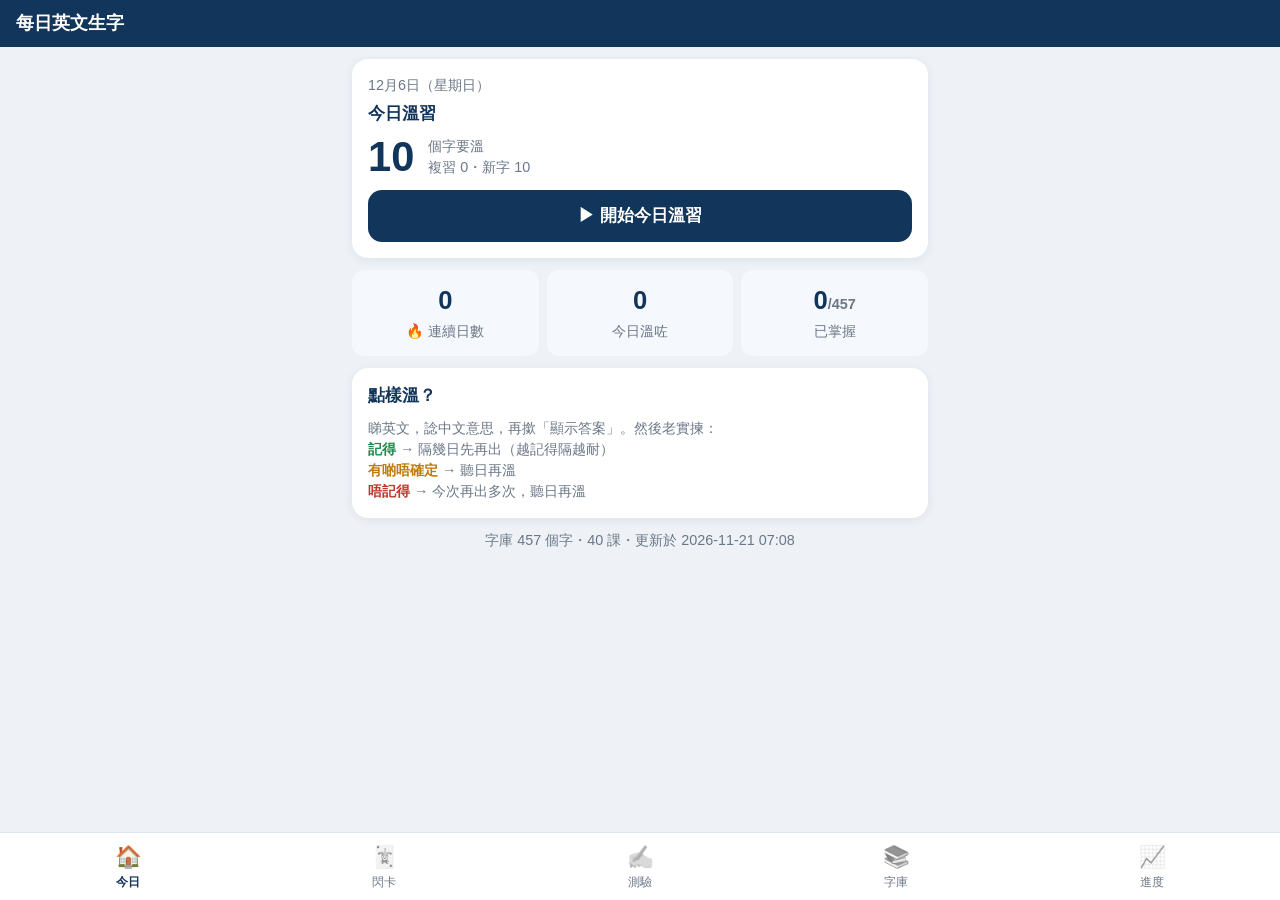
==== index.html @ ce2da367 "Add 每日文章 · 2026-11-21 · Asking for Help" ====
<!DOCTYPE html>
<html lang="zh-Hant-HK">
<head>
<meta charset="utf-8">
<meta name="viewport" content="width=device-width, initial-scale=1, viewport-fit=cover">
<meta name="theme-color" content="#12355b">
<meta name="apple-mobile-web-app-capable" content="yes">
<title>每日英文生字</title>
<link rel="icon" href="data:image/svg+xml,%3Csvg xmlns=%22http://www.w3.org/2000/svg%22 viewBox=%220 0 100 100%22%3E%3Ctext y=%22.9em%22 font-size=%2290%22%3E%F0%9F%93%9A%3C/text%3E%3C/svg%3E">
<style>:root{--navy:#12355b;--bg:#eef2f7;--card:#fff;--ok:#1f8a4c;--warn:#c27c0e;--bad:#c0392b;--ink:#1b2a3a;--mute:#6b7787;--accent:#7a2e00;--line:#dde4ee}
*{box-sizing:border-box;-webkit-tap-highlight-color:transparent}
html,body{margin:0}
body{font-family:-apple-system,BlinkMacSystemFont,"Segoe UI",Roboto,"Noto Sans","PingFang HK","PingFang TC","Noto Sans CJK TC","Microsoft JhengHei",sans-serif;background:var(--bg);color:var(--ink);font-size:17px;line-height:1.45;padding-bottom:calc(76px + env(safe-area-inset-bottom))}
button,input,select,textarea{font:inherit;color:inherit}
button{cursor:pointer}
.top{background:var(--navy);color:#fff;padding:calc(10px + env(safe-area-inset-top)) 16px 10px;display:flex;align-items:baseline;gap:10px;position:sticky;top:0;z-index:5}
.top h1{font-size:1.15rem;margin:0}
.top span{font-size:.85rem;opacity:.8}
main{max-width:600px;margin:0 auto;padding:12px}
.notice{max-width:600px;margin:10px auto 0;background:#fff6e0;border:1px solid #f0d58a;color:#7a5200;border-radius:12px;padding:10px 12px;font-size:.9rem;width:calc(100% - 24px)}
.notice button{background:none;border:none;color:var(--navy);text-decoration:underline;padding:0;font-size:.9rem}
.panel{background:var(--card);border-radius:16px;box-shadow:0 2px 10px rgba(18,53,91,.08);padding:16px;margin-bottom:12px}
.panel h2{font-size:1.05rem;margin:0 0 10px;color:var(--navy)}
.big{font-size:2.6rem;font-weight:800;color:var(--navy);line-height:1}
.mute{color:var(--mute);font-size:.9rem}
.row{display:flex;gap:10px;align-items:center;flex-wrap:wrap}
.grid2{display:grid;grid-template-columns:1fr 1fr;gap:10px}
.grid3{display:grid;grid-template-columns:repeat(3,1fr);gap:8px}
.stat{background:#f5f8fc;border-radius:12px;padding:12px;text-align:center}
.stat b{display:block;font-size:1.6rem;color:var(--navy)}
.stat small{color:var(--mute)}
.btn{border:none;border-radius:14px;padding:14px 16px;background:#e6edf5;color:var(--navy);font-weight:600;font-size:1.05rem}
.btn:active{transform:scale(.98)}
.btn.primary{background:var(--navy);color:#fff}
.btn.block{display:block;width:100%}
.btn.small{padding:8px 12px;font-size:.92rem;border-radius:10px}
.btn.ok{background:var(--ok);color:#fff}.btn.warn{background:var(--warn);color:#fff}.btn.bad{background:var(--bad);color:#fff}
.btn.ghost{background:transparent;border:1px solid var(--line)}
.btn[disabled]{opacity:.45}
.grades{display:grid;grid-template-columns:repeat(3,1fr);gap:8px;margin-top:12px}
.grades .btn{padding:12px 4px;font-size:1rem;line-height:1.2}
.grades .btn small{display:block;font-weight:400;font-size:.78rem;opacity:.9;margin-top:3px}
.speak{border:none;background:#e6edf5;color:var(--navy);border-radius:50%;width:54px;height:54px;font-size:1.4rem;flex:none}
.speak.sm{width:40px;height:40px;font-size:1.05rem}
.speak:active{transform:scale(.92)}
.wcard{background:var(--card);border-radius:20px;box-shadow:0 6px 24px rgba(18,53,91,.12);padding:22px 18px;text-align:center;min-height:300px;display:flex;flex-direction:column;justify-content:center;align-items:center;gap:8px}
.word{font-size:clamp(1.9rem,8.5vw,2.7rem);font-weight:800;color:var(--navy);line-height:1.15;word-break:break-word}
.ipa{font-size:clamp(1.15rem,5vw,1.5rem);color:var(--accent);font-family:"Noto Sans","Segoe UI","Lucida Sans Unicode","Arial Unicode MS",sans-serif}
.pos{display:inline-block;background:#e6edf5;color:var(--navy);padding:2px 12px;border-radius:12px;font-size:.92rem}
.zh{font-size:clamp(1.5rem,7vw,2.1rem);font-weight:800}
.ex{font-size:1.12rem;font-style:italic;color:#333}
.exzh{color:var(--mute);font-size:.98rem}
.lesson-tag{font-size:.8rem;color:var(--mute)}
.answer{border-top:1px dashed var(--line);margin-top:6px;padding-top:12px;width:100%;display:flex;flex-direction:column;align-items:center;gap:6px}
.flip{perspective:1200px;height:min(60vh,430px)}
.flip-inner{position:relative;height:100%;transition:transform .45s;transform-style:preserve-3d;cursor:pointer}
.flip.on .flip-inner{transform:rotateY(180deg)}
.flip .face{position:absolute;inset:0;backface-visibility:hidden;-webkit-backface-visibility:hidden}
.flip .back{transform:rotateY(180deg)}
.flip .wcard{height:100%;min-height:0}
.hint{color:#aab;font-size:.82rem}
select,input[type=text],input[type=search],textarea{width:100%;border:1px solid var(--line);border-radius:12px;padding:12px;background:#fff;font-size:1rem}
textarea{min-height:90px;font-family:ui-monospace,Menlo,Consolas,monospace;font-size:.82rem;word-break:break-all}
label.f{display:block;font-size:.88rem;color:var(--mute);margin:8px 0 4px}
.seg{display:flex;background:#e6edf5;border-radius:12px;padding:4px;gap:4px}
.seg button{flex:1;border:none;background:transparent;border-radius:9px;padding:10px 6px;font-weight:600;color:var(--navy)}
.seg button.on{background:#fff;box-shadow:0 1px 4px rgba(0,0,0,.08)}
.opts{display:grid;gap:8px;margin-top:12px;width:100%}
.opts button{border:2px solid var(--line);background:#fff;border-radius:14px;padding:14px;font-size:1.15rem;text-align:left}
.opts button.right{border-color:var(--ok);background:#e8f6ee}
.opts button.wrong{border-color:var(--bad);background:#fbeaea}
.feedback{font-weight:700;margin-top:8px}
.feedback.good{color:var(--ok)}.feedback.badc{color:var(--bad)}
.list{list-style:none;margin:0;padding:0}
.list li{background:#fff;border-radius:14px;margin-bottom:8px;padding:12px 12px;box-shadow:0 1px 4px rgba(18,53,91,.06)}
.list .head{display:flex;align-items:center;gap:10px}
.list .head .t{flex:1;min-width:0}
.list .head b{font-size:1.1rem;color:var(--navy)}
.list .detail{margin-top:8px;border-top:1px dashed var(--line);padding-top:8px;font-size:.95rem}
.lvl{font-size:.75rem;padding:2px 8px;border-radius:10px;background:#eee;color:#555;white-space:nowrap}
.lvl.l0{background:#e6edf5;color:var(--navy)}.lvl.l1,.lvl.l2{background:#fdeedd;color:#9a5a00}.lvl.l3{background:#fff4c2;color:#7a6200}.lvl.l4,.lvl.l5,.lvl.l6,.lvl.l7{background:#dff3e6;color:var(--ok)}
.bars{display:flex;align-items:flex-end;gap:4px;height:90px;margin-top:8px}
.bars div{flex:1;background:#c9d6e6;border-radius:4px 4px 0 0;position:relative;min-height:2px}
.bars div.today{background:var(--ok)}
.bars-x{display:flex;gap:4px;font-size:.62rem;color:var(--mute)}.bars-x span{flex:1;text-align:center}
.meter{height:10px;background:#e3e9f1;border-radius:6px;overflow:hidden;margin:4px 0 10px}
.meter i{display:block;height:100%;background:var(--ok)}
.bottom{position:fixed;left:0;right:0;bottom:0;background:#fff;border-top:1px solid var(--line);display:flex;padding-bottom:env(safe-area-inset-bottom);z-index:10}
.bottom button{flex:1;border:none;background:none;padding:8px 0 9px;font-size:.78rem;color:var(--mute);display:flex;flex-direction:column;align-items:center;gap:1px}
.bottom button span{font-size:1.35rem;filter:grayscale(1);opacity:.7}
.bottom button.on{color:var(--navy);font-weight:700}
.bottom button.on span{filter:none;opacity:1}
.toast{position:fixed;left:50%;transform:translateX(-50%);bottom:calc(88px + env(safe-area-inset-bottom));background:#1b2a3a;color:#fff;padding:10px 16px;border-radius:12px;font-size:.95rem;z-index:20;max-width:90%;text-align:center}
.center{text-align:center}
.mt{margin-top:12px}
.spell{font-size:1.4rem;text-align:center;letter-spacing:.5px}
.danger{color:var(--bad)}
.pat{letter-spacing:.22em;font-family:ui-monospace,Menlo,Consolas,monospace;font-size:1.25rem;white-space:pre-wrap}
/* htmldrop.link injects a fixed badge at bottom-right that would cover the 「進度」 tab: lift it above the nav bar */
#__htmldrop_badge{bottom:calc(84px + env(safe-area-inset-bottom)) !important;right:10px !important}
body{padding-bottom:calc(124px + env(safe-area-inset-bottom))}
</style>
</head>
<body>
<header class="top"><h1 id="topTitle">每日英文生字</h1><span id="topSub"></span></header>
<div id="notice" class="notice" hidden></div>
<main>
  <section id="tab-home" class="tab"></section>
  <section id="tab-cards" class="tab" hidden></section>
  <section id="tab-quiz" class="tab" hidden></section>
  <section id="tab-bank" class="tab" hidden></section>
  <section id="tab-stats" class="tab" hidden></section>
</main>
<nav class="bottom" id="nav">
  <button data-tab="home" class="on"><span>🏠</span>今日</button>
  <button data-tab="cards"><span>🃏</span>閃卡</button>
  <button data-tab="quiz"><span>✍️</span>測驗</button>
  <button data-tab="bank"><span>📚</span>字庫</button>
  <button data-tab="stats"><span>📈</span>進度</button>
</nav>
<div id="toast" class="toast" hidden></div>
<script>const WORDS=[{"id": "admire", "word": "admire", "ipa": "/ədˈmaɪə/", "pos": "動詞", "zh": "欣賞、敬佩", "example": "I admire my teacher.", "example_zh": "我好欣賞我嘅老師。", "lesson": "Lesson 1 · Steve Jobs 作文", "added": "2026-10-01"}, {"id": "co-founder", "word": "co-founder", "ipa": "/ˌkəʊˈfaʊndə/", "pos": "名詞", "zh": "聯合創辦人", "example": "He is a co-founder of the company.", "example_zh": "佢係嗰間公司嘅聯合創辦人。", "lesson": "Lesson 1 · Steve Jobs 作文", "added": "2026-10-01"}, {"id": "be-known-for", "word": "be known for", "ipa": "/bi ˈnəʊn fɔː/", "pos": "片語", "zh": "以……聞名", "example": "Hong Kong is known for its food.", "example_zh": "香港以美食聞名。", "lesson": "Lesson 1 · Steve Jobs 作文", "added": "2026-10-01"}, {"id": "creative", "word": "creative", "ipa": "/kriˈeɪtɪv/", "pos": "形容詞", "zh": "有創意嘅", "example": "She is a creative designer.", "example_zh": "佢係一個有創意嘅設計師。", "lesson": "Lesson 1 · Steve Jobs 作文", "added": "2026-10-01"}, {"id": "introduce", "word": "introduce", "ipa": "/ˌɪntrəˈdjuːs/", "pos": "動詞", "zh": "推出、介紹", "example": "They introduced a new phone.", "example_zh": "佢哋推出咗一部新手機。", "lesson": "Lesson 1 · Steve Jobs 作文", "added": "2026-10-01"}, {"id": "communicate", "word": "communicate", "ipa": "/kəˈmjuːnɪkeɪt/", "pos": "動詞", "zh": "溝通", "example": "We communicate by email.", "example_zh": "我哋用電郵溝通。", "lesson": "Lesson 1 · Steve Jobs 作文", "added": "2026-10-01"}, {"id": "path-to-success", "word": "path to success", "ipa": "/ˌpɑːθ tə səkˈses/", "pos": "名詞片語", "zh": "成功之路", "example": "Every path to success is different.", "example_zh": "每條成功之路都唔同。", "lesson": "Lesson 1 · Steve Jobs 作文", "added": "2026-10-01"}, {"id": "plain-sailing", "word": "plain sailing", "ipa": "/ˌpleɪn ˈseɪlɪŋ/", "pos": "片語", "zh": "一帆風順", "example": "Life is not always plain sailing.", "example_zh": "人生唔係永遠一帆風順。", "lesson": "Lesson 1 · Steve Jobs 作文", "added": "2026-10-01"}, {"id": "be-forced-to", "word": "be forced to", "ipa": "/bi ˈfɔːst tə/", "pos": "片語", "zh": "被迫做", "example": "He was forced to leave.", "example_zh": "佢被迫離開。", "lesson": "Lesson 1 · Steve Jobs 作文", "added": "2026-10-01"}, {"id": "valuable", "word": "valuable", "ipa": "/ˈvæljuəbl/", "pos": "形容詞", "zh": "有價值嘅", "example": "Time is valuable.", "example_zh": "時間好寶貴。", "lesson": "Lesson 1 · Steve Jobs 作文", "added": "2026-10-01"}, {"id": "character", "word": "character", "ipa": "/ˈkærəktə/", "pos": "名詞", "zh": "性格", "example": "She has a strong character.", "example_zh": "佢性格好堅強。", "lesson": "Lesson 1 · Steve Jobs 作文", "added": "2026-10-01"}, {"id": "persistent", "word": "persistent", "ipa": "/pəˈsɪstənt/", "pos": "形容詞", "zh": "堅持不懈嘅", "example": "Be persistent and you will succeed.", "example_zh": "堅持落去，你就會成功。", "lesson": "Lesson 1 · Steve Jobs 作文", "added": "2026-10-01"}, {"id": "although", "word": "although", "ipa": "/ɔːlˈðəʊ/", "pos": "連接詞", "zh": "雖然", "example": "Although it rained, we went out.", "example_zh": "雖然落雨，我哋都照出街。", "lesson": "Lesson 1 · Steve Jobs 作文", "added": "2026-10-01"}, {"id": "ups-and-downs", "word": "ups and downs", "ipa": "/ˌʌps ən ˈdaʊnz/", "pos": "片語", "zh": "起起跌跌", "example": "Life has ups and downs.", "example_zh": "人生有起有跌。", "lesson": "Lesson 1 · Steve Jobs 作文", "added": "2026-10-01"}, {"id": "give-up-on", "word": "give up (on)", "ipa": "/ˌɡɪv ˈʌp (ɒn)/", "pos": "片語", "zh": "放棄", "example": "Never give up on your dream.", "example_zh": "永遠唔好放棄你嘅夢想。", "say": "give up on", "accept": ["give up", "give up on"], "lesson": "Lesson 1 · Steve Jobs 作文", "added": "2026-10-01"}, {"id": "a-testament-to", "word": "a testament to", "ipa": "/ə ˈtestəmənt tə/", "pos": "片語", "zh": "證明、見證", "example": "Her success is a testament to hard work.", "example_zh": "佢嘅成功證明咗努力嘅價值。", "lesson": "Lesson 1 · Steve Jobs 作文", "added": "2026-10-01"}, {"id": "determination", "word": "determination", "ipa": "/dɪˌtɜːmɪˈneɪʃn/", "pos": "名詞", "zh": "決心", "example": "He showed great determination.", "example_zh": "佢展現出好大嘅決心。", "lesson": "Lesson 1 · Steve Jobs 作文", "added": "2026-10-01"}, {"id": "stay-focused-on", "word": "stay focused on", "ipa": "/steɪ ˈfəʊkəst ɒn/", "pos": "片語", "zh": "專注於", "example": "Stay focused on your study.", "example_zh": "專心讀書。", "lesson": "Lesson 1 · Steve Jobs 作文", "added": "2026-10-01"}, {"id": "avoid-ing", "word": "avoid + -ing", "ipa": "/əˈvɔɪd/ + -ing", "pos": "片語", "zh": "避免做", "example": "Avoid eating too much sugar.", "example_zh": "避免食太多糖。", "say": "avoid", "accept": ["avoid", "avoid -ing", "avoid ing"], "lesson": "Lesson 1 · Steve Jobs 作文", "added": "2026-10-01"}, {"id": "translate", "word": "translate", "ipa": "/trænzˈleɪt/", "pos": "動詞", "zh": "翻譯", "example": "These tools can write emails, translate documents and even plan meetings, saving people a lot of time.", "example_zh": "呢啲工具可以寫電郵、翻譯文件，甚至安排會議，幫大家慳返好多時間。", "lesson": "每日文章 · 2026-10-02 · AI at Work", "added": "2026-10-02"}, {"id": "document", "word": "document", "ipa": "/ˈdɒkjumənt/", "pos": "名詞", "zh": "文件", "example": "These tools can write emails, translate documents and even plan meetings, saving people a lot of time.", "example_zh": "呢啲工具可以寫電郵、翻譯文件，甚至安排會議，幫大家慳返好多時間。", "lesson": "每日文章 · 2026-10-02 · AI at Work", "added": "2026-10-02"}, {"id": "wisely", "word": "wisely", "ipa": "/ˈwaɪzli/", "pos": "副詞", "zh": "明智地、聰明噉", "example": "However, we should learn how to use them wisely.", "example_zh": "不過，我哋應該學識點樣明智噉用佢哋。", "lesson": "每日文章 · 2026-10-02 · AI at Work", "added": "2026-10-02"}, {"id": "colleague", "word": "colleague", "ipa": "/ˈkɒliːɡ/", "pos": "名詞", "zh": "同事", "example": "For example, my colleague Mandy used to spend two hours writing a weekly report.", "example_zh": "例如，我同事 Mandy 以前要用兩個鐘寫一份週報。", "lesson": "每日文章 · 2026-10-02 · AI at Work", "added": "2026-10-02"}, {"id": "draft", "word": "draft", "ipa": "/drɑːft/", "pos": "名詞", "zh": "草稿、初稿", "example": "Now an AI tool helps her prepare a first draft in ten minutes, allowing her to focus on more important work.", "example_zh": "而家 AI 工具幫佢十分鐘就整好初稿，令佢可以專心做更重要嘅工作。", "lesson": "每日文章 · 2026-10-02 · AI at Work", "added": "2026-10-02"}, {"id": "focus-on", "word": "focus on", "ipa": "/ˈfəʊkəs ɒn/", "pos": "片語", "zh": "專注於", "example": "Now an AI tool helps her prepare a first draft in ten minutes, allowing her to focus on more important work.", "example_zh": "而家 AI 工具幫佢十分鐘就整好初稿，令佢可以專心做更重要嘅工作。", "lesson": "每日文章 · 2026-10-02 · AI at Work", "added": "2026-10-02"}, {"id": "make-a-mistake", "word": "make a mistake", "ipa": "/ˌmeɪk ə mɪˈsteɪk/", "pos": "片語", "zh": "犯錯", "example": "If we copy its answers without checking them, we may make serious mistakes.", "example_zh": "如果我哋唔檢查就照抄佢嘅答案，可能會犯嚴重錯誤。", "accept": ["make mistakes", "make mistake"], "lesson": "每日文章 · 2026-10-02 · AI at Work", "added": "2026-10-02"}, {"id": "worry-about", "word": "worry about", "ipa": "/ˈwʌri əˌbaʊt/", "pos": "片語", "zh": "擔心", "example": "Another problem is that some workers worry about losing their jobs.", "example_zh": "另一個問題係，有啲員工擔心會失業。", "lesson": "每日文章 · 2026-10-02 · AI at Work", "added": "2026-10-02"}, {"id": "understandable", "word": "understandable", "ipa": "/ˌʌndəˈstændəbl/", "pos": "形容詞", "zh": "可以理解嘅", "example": "Although this worry is understandable, AI cannot replace people who keep learning.", "example_zh": "雖然呢種擔心可以理解，但係 AI 取代唔到不斷學習嘅人。", "lesson": "每日文章 · 2026-10-02 · AI at Work", "added": "2026-10-02"}, {"id": "replace", "word": "replace", "ipa": "/rɪˈpleɪs/", "pos": "動詞", "zh": "取代", "example": "Although this worry is understandable, AI cannot replace people who keep learning.", "example_zh": "雖然呢種擔心可以理解，但係 AI 取代唔到不斷學習嘅人。", "lesson": "每日文章 · 2026-10-02 · AI at Work", "added": "2026-10-02"}, {"id": "confident", "word": "confident", "ipa": "/ˈkɒnfɪdənt/", "pos": "形容詞", "zh": "有信心嘅", "example": "Companies should let their staff try these tools and provide training, making everyone feel more confident.", "example_zh": "公司應該畀員工試用呢啲工具，同埋提供培訓，令大家更有信心。", "lesson": "每日文章 · 2026-10-02 · AI at Work", "added": "2026-10-02"}, {"id": "be-willing-to", "word": "be willing to", "ipa": "/bi ˈwɪlɪŋ tə/", "pos": "片語", "zh": "願意", "example": "In the end, people who are willing to learn will always find a place in the workplace.", "example_zh": "總括嚟講，願意學習嘅人喺職場永遠都會有一席之地。", "lesson": "每日文章 · 2026-10-02 · AI at Work", "added": "2026-10-02"}, {"id": "working-hours", "word": "working hours", "ipa": "/ˈwɜːkɪŋ ˌaʊəz/", "pos": "名詞片語", "zh": "工作時間、工時", "example": "Hong Kong is famous for its long working hours.", "example_zh": "香港出名工時長。", "accept": ["working hour"], "lesson": "每日文章 · 2026-10-03 · Work-Life Balance", "added": "2026-10-03"}, {"id": "harm", "word": "harm", "ipa": "/hɑːm/", "pos": "動詞", "zh": "損害、傷害", "example": "First, working too much can harm our health.", "example_zh": "第一，做嘢做得太多會損害我哋嘅健康。", "lesson": "每日文章 · 2026-10-03 · Work-Life Balance", "added": "2026-10-03"}, {"id": "stressed", "word": "stressed", "ipa": "/strest/", "pos": "形容詞", "zh": "有壓力嘅、緊張嘅", "example": "When people do not get enough sleep, they often feel tired and stressed.", "example_zh": "當人瞓得唔夠，就成日會覺得攰同有壓力。", "lesson": "每日文章 · 2026-10-03 · Work-Life Balance", "added": "2026-10-03"}, {"id": "suffer-from", "word": "suffer from", "ipa": "/ˈsʌfə frəm/", "pos": "片語", "zh": "受……困擾、患有", "example": "Some even suffer from back pain or headaches, making it hard for them to concentrate.", "example_zh": "有啲人甚至會受腰痛或者頭痛困擾，令佢哋好難集中精神。", "lesson": "每日文章 · 2026-10-03 · Work-Life Balance", "added": "2026-10-03"}, {"id": "concentrate", "word": "concentrate", "ipa": "/ˈkɒnsntreɪt/", "pos": "動詞", "zh": "集中精神", "example": "Some even suffer from back pain or headaches, making it hard for them to concentrate.", "example_zh": "有啲人甚至會受腰痛或者頭痛困擾，令佢哋好難集中精神。", "lesson": "每日文章 · 2026-10-03 · Work-Life Balance", "added": "2026-10-03"}, {"id": "lead-to", "word": "lead to", "ipa": "/ˈliːd tə/", "pos": "片語", "zh": "導致、引致", "example": "Over time, stress can also lead to more serious problems, such as heart disease.", "example_zh": "長遠嚟講，壓力仲可能會引致更嚴重嘅問題，例如心臟病。", "lesson": "每日文章 · 2026-10-03 · Work-Life Balance", "added": "2026-10-03"}, {"id": "attention", "word": "attention", "ipa": "/əˈtenʃn/", "pos": "名詞", "zh": "關注、注意", "example": "Second, family life also needs our attention.", "example_zh": "第二，家庭生活都需要我哋嘅關注。", "lesson": "每日文章 · 2026-10-03 · Work-Life Balance", "added": "2026-10-03"}, {"id": "regret", "word": "regret", "ipa": "/rɪˈɡret/", "pos": "動詞", "zh": "後悔", "example": "He missed many of his daughter's school activities, and he deeply regretted it.", "example_zh": "佢錯過咗好多次個女學校嘅活動，令佢好後悔。", "lesson": "每日文章 · 2026-10-03 · Work-Life Balance", "added": "2026-10-03"}, {"id": "employer", "word": "employer", "ipa": "/ɪmˈplɔɪə/", "pos": "名詞", "zh": "僱主", "example": "Employers should let workers leave on time and allow them to work flexible hours.", "example_zh": "僱主應該畀員工準時放工，同埋容許佢哋彈性上班。", "lesson": "每日文章 · 2026-10-03 · Work-Life Balance", "added": "2026-10-03"}, {"id": "flexible", "word": "flexible", "ipa": "/ˈfleksəbl/", "pos": "形容詞", "zh": "有彈性嘅、靈活嘅", "example": "Employers should let workers leave on time and allow them to work flexible hours.", "example_zh": "僱主應該畀員工準時放工，同埋容許佢哋彈性上班。", "lesson": "每日文章 · 2026-10-03 · Work-Life Balance", "added": "2026-10-03"}, {"id": "productive", "word": "productive", "ipa": "/prəˈdʌktɪv/", "pos": "形容詞", "zh": "有效率嘅、多產嘅", "example": "This can help staff feel happier and become more productive.", "example_zh": "咁樣可以幫員工開心啲，做嘢都更有效率。", "lesson": "每日文章 · 2026-10-03 · Work-Life Balance", "added": "2026-10-03"}, {"id": "investment", "word": "investment", "ipa": "/ɪnˈvestmənt/", "pos": "名詞", "zh": "投資", "example": "Taking care of ourselves is not a waste of time; it is an investment in our future.", "example_zh": "照顧好自己唔係嘥時間，而係對我哋將來嘅投資。", "lesson": "每日文章 · 2026-10-03 · Work-Life Balance", "added": "2026-10-03"}, {"id": "full-time", "word": "full-time", "ipa": "/ˌfʊl ˈtaɪm/", "pos": "副詞", "zh": "全職", "example": "I work full-time at a logistics company, so I take an evening English course twice a week.", "example_zh": "我喺一間物流公司做全職，所以一個禮拜上兩晚英文夜校。", "accept": ["full time", "fulltime"], "lesson": "每日文章 · 2026-10-03 · Studying While Working", "added": "2026-10-03"}, {"id": "challenge", "word": "challenge", "ipa": "/ˈtʃælɪndʒ/", "pos": "名詞", "zh": "挑戰", "example": "The biggest challenge is time.", "example_zh": "最大嘅挑戰係時間。", "lesson": "每日文章 · 2026-10-03 · Studying While Working", "added": "2026-10-03"}, {"id": "look-after", "word": "look after", "ipa": "/ˌlʊk ˈɑːftə/", "pos": "片語", "zh": "照顧", "example": "I also have to look after my two children, leaving me very little free time.", "example_zh": "我仲要照顧兩個仔女，令我得返好少空閒時間。", "lesson": "每日文章 · 2026-10-03 · Studying While Working", "added": "2026-10-03"}, {"id": "feel-like-ing", "word": "feel like + -ing", "ipa": "/ˈfiːl laɪk/ + -ing", "pos": "片語", "zh": "想做（某事）", "example": "Sometimes I did not finish my homework on time, and I felt like giving up.", "example_zh": "有時我冇準時做完功課，真係好想放棄。", "say": "feel like", "accept": ["feel like", "felt like"], "lesson": "每日文章 · 2026-10-03 · Studying While Working", "added": "2026-10-03"}, {"id": "manage", "word": "manage", "ipa": "/ˈmænɪdʒ/", "pos": "動詞", "zh": "管理、處理", "example": "However, I have learned to manage my time better.", "example_zh": "不過，我已經學識更好噉管理時間。", "lesson": "每日文章 · 2026-10-03 · Studying While Working", "added": "2026-10-03"}, {"id": "revise", "word": "revise", "ipa": "/rɪˈvaɪz/", "pos": "動詞", "zh": "溫習", "example": "I keep revising vocabulary on my phone while I am on the MTR, and I listen to English podcasts when I cook.", "example_zh": "我搭港鐵嗰陣會不停用手機溫生字，煮飯嗰陣就聽英文 podcast。", "lesson": "每日文章 · 2026-10-03 · Studying While Working", "added": "2026-10-03"}, {"id": "encourage", "word": "encourage", "ipa": "/ɪnˈkʌrɪdʒ/", "pos": "動詞", "zh": "鼓勵", "example": "My classmates also make me feel less alone because we share notes and encourage each other.", "example_zh": "我啲同學都令我冇咁孤單，因為我哋會分享筆記，互相鼓勵。", "lesson": "每日文章 · 2026-10-03 · Studying While Working", "added": "2026-10-03"}, {"id": "benefit", "word": "benefit", "ipa": "/ˈbenɪfɪt/", "pos": "名詞", "zh": "好處、益處", "example": "Studying has brought me many benefits.", "example_zh": "讀書帶咗好多好處畀我。", "lesson": "每日文章 · 2026-10-03 · Studying While Working", "added": "2026-10-03"}, {"id": "notice", "word": "notice", "ipa": "/ˈnəʊtɪs/", "pos": "動詞", "zh": "留意到、察覺", "example": "I can now write simple emails in English by myself, and my manager has noticed my progress.", "example_zh": "而家我可以自己用英文寫簡單電郵，我上司都留意到我嘅進步。", "lesson": "每日文章 · 2026-10-03 · Studying While Working", "added": "2026-10-03"}, {"id": "progress", "word": "progress", "ipa": "/ˈprəʊɡres/", "pos": "名詞", "zh": "進步、進展", "example": "Although progress is slow, every small step counts.", "example_zh": "雖然進步得慢，但係每一小步都有用。", "lesson": "每日文章 · 2026-10-03 · Studying While Working", "added": "2026-10-03"}, {"id": "be-proud-of", "word": "be proud of", "ipa": "/bi ˈpraʊd əv/", "pos": "片語", "zh": "以……為傲", "example": "My children are proud of me, and they have started to read more at home too.", "example_zh": "我啲仔女都以我為傲，佢哋喺屋企都開始多咗閱讀。", "lesson": "每日文章 · 2026-10-03 · Studying While Working", "added": "2026-10-03"}, {"id": "patient", "word": "patient", "ipa": "/ˈpeɪʃnt/", "pos": "形容詞", "zh": "有耐性嘅", "example": "Successful learners usually possess the character of being patient.", "example_zh": "成功嘅學習者通常都具備有耐性嘅性格。", "lesson": "每日文章 · 2026-10-03 · Studying While Working", "added": "2026-10-03"}, {"id": "public-transport", "word": "public transport", "ipa": "/ˌpʌblɪk ˈtrænspɔːt/", "pos": "名詞片語", "zh": "公共交通", "example": "Hong Kong has one of the best public transport systems in the world.", "example_zh": "香港擁有世界上最好嘅公共交通系統之一。", "accept": ["public transportation"], "lesson": "每日文章 · 2026-10-04 · Public Transport", "added": "2026-10-04"}, {"id": "reliable", "word": "reliable", "ipa": "/rɪˈlaɪəbl/", "pos": "形容詞", "zh": "可靠嘅、靠得住嘅", "example": "The MTR is usually fast, clean and very reliable for daily travel.", "example_zh": "港鐵平時出街通常又快、又乾淨、又好可靠。", "lesson": "每日文章 · 2026-10-04 · Public Transport", "added": "2026-10-04"}, {"id": "traffic-jam", "word": "traffic jam", "ipa": "/ˈtræfɪk dʒæm/", "pos": "名詞片語", "zh": "塞車、交通擠塞", "example": "Many office workers prefer taking the train because it helps them avoid traffic jams.", "example_zh": "好多上班族寧願搭火車，因為咁樣可以幫佢哋避開塞車。", "accept": ["traffic jams"], "lesson": "每日文章 · 2026-10-04 · Public Transport", "added": "2026-10-04"}, {"id": "carriage", "word": "carriage", "ipa": "/ˈkærɪdʒ/", "pos": "名詞", "zh": "（火車／港鐵）車廂", "example": "Although carriages are often crowded in rush hour, passengers do not usually wait long for another train.", "example_zh": "雖然繁忙時間車廂成日好擠，但係乘客通常唔使等耐就有另一班車。", "accept": ["carriages"], "lesson": "每日文章 · 2026-10-04 · Public Transport", "added": "2026-10-04"}, {"id": "crowded", "word": "crowded", "ipa": "/ˈkraʊdɪd/", "pos": "形容詞", "zh": "擠擁嘅、人多嘅", "example": "Although carriages are often crowded in rush hour, passengers do not usually wait long for another train.", "example_zh": "雖然繁忙時間車廂成日好擠，但係乘客通常唔使等耐就有另一班車。", "lesson": "每日文章 · 2026-10-04 · Public Transport", "added": "2026-10-04"}, {"id": "rush-hour", "word": "rush hour", "ipa": "/ˈrʌʃ aʊə/", "pos": "名詞片語", "zh": "繁忙時間、高峰時段", "example": "Although carriages are often crowded in rush hour, passengers do not usually wait long for another train.", "example_zh": "雖然繁忙時間車廂成日好擠，但係乘客通常唔使等耐就有另一班車。", "lesson": "每日文章 · 2026-10-04 · Public Transport", "added": "2026-10-04"}, {"id": "play-a-role", "word": "play a role", "ipa": "/pleɪ ə rəʊl/", "pos": "片語", "zh": "扮演角色、發揮作用", "example": "Buses and minibuses also play an important role in our daily lives.", "example_zh": "巴士同小巴喺我哋日常生活入面都扮演重要角色。", "say": "play a role", "accept": ["play an important role", "play a part"], "lesson": "每日文章 · 2026-10-04 · Public Transport", "added": "2026-10-04"}, {"id": "distant", "word": "distant", "ipa": "/ˈdɪstənt/", "pos": "形容詞", "zh": "遙遠嘅、遠嘅", "example": "Buses cover many areas that the MTR does not reach, letting people travel to more distant districts.", "example_zh": "巴士覆蓋好多港鐵去唔到嘅地方，畀人去到更遠嘅區。", "lesson": "每日文章 · 2026-10-04 · Public Transport", "added": "2026-10-04"}, {"id": "convenient", "word": "convenient", "ipa": "/kənˈviːniənt/", "pos": "形容詞", "zh": "方便嘅", "example": "Using public transport is not only convenient; it is also good for the environment.", "example_zh": "用公共交通唔單止方便，仲對環境有好處。", "lesson": "每日文章 · 2026-10-04 · Public Transport", "added": "2026-10-04"}, {"id": "environment", "word": "environment", "ipa": "/ɪnˈvaɪrənmənt/", "pos": "名詞", "zh": "環境", "example": "Using public transport is not only convenient; it is also good for the environment.", "example_zh": "用公共交通唔單止方便，仲對環境有好處。", "lesson": "每日文章 · 2026-10-04 · Public Transport", "added": "2026-10-04"}, {"id": "fare", "word": "fare", "ipa": "/feə/", "pos": "名詞", "zh": "車費、票價", "example": "The government should continue to improve the network and allow citizens to enjoy cheaper fares.", "example_zh": "政府應該繼續改善交通網絡，同埋容許市民享受平啲嘅車費。", "accept": ["fares"], "lesson": "每日文章 · 2026-10-04 · Public Transport", "added": "2026-10-04"}, {"id": "elderly", "word": "elderly", "ipa": "/ˈeldəli/", "pos": "形容詞", "zh": "年長嘅、長者嘅", "example": "We need to keep giving seats to elderly passengers and avoid eating or drinking on the MTR.", "example_zh": "我哋要繼續畀位畀長者乘客，同埋避免喺港鐵食嘢或者飲嘢。", "lesson": "每日文章 · 2026-10-04 · Public Transport", "added": "2026-10-04"}, {"id": "takeaway", "word": "takeaway", "ipa": "/ˈteɪkəweɪ/", "pos": "名詞／形容詞", "zh": "外賣（嘅）", "example": "As a result, they often buy takeaway meals or eat at a cha chaan teng near their office.", "example_zh": "結果，佢哋成日買外賣，或者喺公司附近嘅茶餐廳食飯。", "accept": ["takeaway meals", "takeaways"], "lesson": "每日文章 · 2026-10-05 · Healthy Eating", "added": "2026-10-05"}, {"id": "contain", "word": "contain", "ipa": "/kənˈteɪn/", "pos": "動詞", "zh": "含有、包含", "example": "Although this food is cheap and tasty, it usually contains too much oil, salt and sugar.", "example_zh": "雖然呢啲食物又平又好味，但通常含有太多油、鹽同糖。", "accept": ["contains"], "lesson": "每日文章 · 2026-10-05 · Healthy Eating", "added": "2026-10-05"}, {"id": "put-on-weight", "word": "put on weight", "ipa": "/pʊt ɒn weɪt/", "pos": "片語", "zh": "增磅、變肥", "example": "Some office workers keep putting on weight, and others develop high blood pressure.", "example_zh": "有啲上班族不停增磅，有啲就患上高血壓。", "say": "put on weight", "accept": ["putting on weight", "gain weight"], "lesson": "每日文章 · 2026-10-05 · Healthy Eating", "added": "2026-10-05"}, {"id": "blood-pressure", "word": "blood pressure", "ipa": "/ˈblʌd ˌpreʃə/", "pos": "名詞片語", "zh": "血壓", "example": "Some office workers keep putting on weight, and others develop high blood pressure.", "example_zh": "有啲上班族不停增磅，有啲就患上高血壓。", "accept": ["high blood pressure"], "lesson": "每日文章 · 2026-10-05 · Healthy Eating", "added": "2026-10-05"}, {"id": "skip", "word": "skip", "ipa": "/skɪp/", "pos": "動詞", "zh": "唔食（某一餐）、跳過", "example": "Busy people also tend to skip breakfast, making them feel tired and hungry before lunch.", "example_zh": "忙碌嘅人亦都好多時唔食早餐，令佢哋未到晏晝就覺得又攰又肚餓。", "lesson": "每日文章 · 2026-10-05 · Healthy Eating", "added": "2026-10-05"}, {"id": "prepare", "word": "prepare", "ipa": "/prɪˈpeə/", "pos": "動詞", "zh": "準備", "example": "One simple idea is to prepare a lunch box at home the night before.", "example_zh": "一個簡單嘅方法，就係前一晚喺屋企準備好飯盒。", "lesson": "每日文章 · 2026-10-05 · Healthy Eating", "added": "2026-10-05"}, {"id": "lunch-box", "word": "lunch box", "ipa": "/ˈlʌntʃ bɒks/", "pos": "名詞片語", "zh": "飯盒", "example": "One simple idea is to prepare a lunch box at home the night before.", "example_zh": "一個簡單嘅方法，就係前一晚喺屋企準備好飯盒。", "accept": ["lunchbox"], "lesson": "每日文章 · 2026-10-05 · Healthy Eating", "added": "2026-10-05"}, {"id": "wet-market", "word": "wet market", "ipa": "/ˌwet ˈmɑːkɪt/", "pos": "名詞片語", "zh": "街市（賣新鮮餸菜嘅市場）", "example": "Fresh vegetables, fish and tofu from the wet market are cheap, allowing families to cook balanced meals.", "example_zh": "街市嘅新鮮蔬菜、魚同豆腐都好平，令一家人可以煮到均衡嘅餸菜。", "lesson": "每日文章 · 2026-10-05 · Healthy Eating", "added": "2026-10-05"}, {"id": "balanced", "word": "balanced", "ipa": "/ˈbælənst/", "pos": "形容詞", "zh": "均衡嘅", "example": "Fresh vegetables, fish and tofu from the wet market are cheap, allowing families to cook balanced meals.", "example_zh": "街市嘅新鮮蔬菜、魚同豆腐都好平，令一家人可以煮到均衡嘅餸菜。", "lesson": "每日文章 · 2026-10-05 · Healthy Eating", "added": "2026-10-05"}, {"id": "fried", "word": "fried", "ipa": "/fraɪd/", "pos": "形容詞", "zh": "炸嘅、煎嘅", "example": "If you must eat out, you can ask for less rice and avoid ordering fried dishes.", "example_zh": "如果一定要出街食，你可以要少飯，同埋避免叫炸嘢。", "lesson": "每日文章 · 2026-10-05 · Healthy Eating", "added": "2026-10-05"}, {"id": "make-a-difference", "word": "make a difference", "ipa": "/meɪk ə ˈdɪfrəns/", "pos": "片語", "zh": "有影響、帶嚟改變", "example": "Small daily habits make a big difference to our health.", "example_zh": "日常嘅小習慣，對我哋嘅健康有好大影響。", "say": "make a difference", "accept": ["make a big difference"], "lesson": "每日文章 · 2026-10-05 · Healthy Eating", "added": "2026-10-05"}, {"id": "diet", "word": "diet", "ipa": "/ˈdaɪət/", "pos": "名詞", "zh": "飲食、日常膳食", "example": "If we take care of our diet now, we will be able to enjoy a more active life in the future.", "example_zh": "如果我哋而家好好照顧自己嘅飲食，將來就可以享受更有活力嘅生活。", "lesson": "每日文章 · 2026-10-05 · Healthy Eating", "added": "2026-10-05"}, {"id": "gym", "word": "gym", "ipa": "/dʒɪm/", "pos": "名詞", "zh": "健身室、健身中心", "example": "They are busy with work and family, and they often feel too tired to go to the gym.", "example_zh": "佢哋忙住工作同家庭，成日覺得太攰，唔想去健身室。", "accept": ["the gym"], "lesson": "每日文章 · 2026-10-06 · Keeping Fit", "added": "2026-10-06"}, {"id": "regular", "word": "regular", "ipa": "/ˈreɡjələ/", "pos": "形容詞", "zh": "恆常嘅、定期嘅", "example": "However, our bodies need regular exercise even more as we get older.", "example_zh": "不過，年紀越大，我哋嘅身體其實越需要恆常運動。", "lesson": "每日文章 · 2026-10-06 · Keeping Fit", "added": "2026-10-06"}, {"id": "middle-aged", "word": "middle-aged", "ipa": "/ˌmɪdl ˈeɪdʒd/", "pos": "形容詞", "zh": "中年嘅", "example": "Without enough exercise, middle-aged people can easily lose muscle and gain weight.", "example_zh": "如果運動唔夠，中年人好容易流失肌肉同埋增磅。", "accept": ["middle aged"], "lesson": "每日文章 · 2026-10-06 · Keeping Fit", "added": "2026-10-06"}, {"id": "muscle", "word": "muscle", "ipa": "/ˈmʌsl/", "pos": "名詞", "zh": "肌肉", "example": "Without enough exercise, middle-aged people can easily lose muscle and gain weight.", "example_zh": "如果運動唔夠，中年人好容易流失肌肉同埋增磅。", "accept": ["muscles"], "lesson": "每日文章 · 2026-10-06 · Keeping Fit", "added": "2026-10-06"}, {"id": "back-pain", "word": "back pain", "ipa": "/ˈbæk peɪn/", "pos": "名詞片語", "zh": "背痛、腰背痛", "example": "Some also have back pain after sitting at a desk for eight hours a day.", "example_zh": "有啲人一日坐喺枱前面八個鐘，仲會腰痛背痛。", "say": "back pain", "lesson": "每日文章 · 2026-10-06 · Keeping Fit", "added": "2026-10-06"}, {"id": "illness", "word": "illness", "ipa": "/ˈɪlnəs/", "pos": "名詞", "zh": "疾病", "example": "Although these problems seem small at first, they may lead to serious illnesses later.", "example_zh": "雖然呢啲問題起初睇落好細，但之後可能會引致嚴重嘅疾病。", "accept": ["illnesses"], "lesson": "每日文章 · 2026-10-06 · Keeping Fit", "added": "2026-10-06"}, {"id": "keep-fit", "word": "keep fit", "ipa": "/kiːp fɪt/", "pos": "片語", "zh": "保持健康、保持體態", "example": "The good news is that keeping fit does not have to take a lot of time.", "example_zh": "好消息係，保持健康唔一定要用好多時間。", "say": "keep fit", "accept": ["keeping fit", "stay fit"], "lesson": "每日文章 · 2026-10-06 · Keeping Fit", "added": "2026-10-06"}, {"id": "sports-centre", "word": "sports centre", "ipa": "/ˈspɔːts ˌsentə/", "pos": "名詞片語", "zh": "體育館、運動中心", "example": "Many public sports centres also let people use their fitness rooms at a low price.", "example_zh": "好多公共體育館都畀市民用好平嘅價錢用健身室。", "say": "sports centre", "accept": ["sports center", "sports centres"], "lesson": "每日文章 · 2026-10-06 · Keeping Fit", "added": "2026-10-06"}, {"id": "jog", "word": "jog", "ipa": "/dʒɒɡ/", "pos": "動詞", "zh": "緩步跑、慢跑", "example": "Now I keep jogging three times a week, and I feel more energetic at work.", "example_zh": "而家我一個星期堅持跑三次，返工覺得更加精神。", "accept": ["jogging"], "lesson": "每日文章 · 2026-10-06 · Keeping Fit", "added": "2026-10-06"}, {"id": "energetic", "word": "energetic", "ipa": "/ˌenəˈdʒetɪk/", "pos": "形容詞", "zh": "精力充沛嘅、好有精神", "example": "Now I keep jogging three times a week, and I feel more energetic at work.", "example_zh": "而家我一個星期堅持跑三次，返工覺得更加精神。", "lesson": "每日文章 · 2026-10-06 · Keeping Fit", "added": "2026-10-06"}, {"id": "stay-active", "word": "stay active", "ipa": "/steɪ ˈæktɪv/", "pos": "片語", "zh": "保持活躍、多郁多動", "example": "In my opinion, age should not stop us from staying active.", "example_zh": "我認為，年齡唔應該阻止我哋保持活躍。", "say": "stay active", "accept": ["staying active", "keep active"], "lesson": "每日文章 · 2026-10-06 · Keeping Fit", "added": "2026-10-06"}, {"id": "fitness", "word": "fitness", "ipa": "/ˈfɪtnəs/", "pos": "名詞", "zh": "體能、健康狀態", "example": "Our fitness is a testament to the effort we make every week, not to the number on our birthday cake.", "example_zh": "我哋嘅體能，係證明我哋每個星期付出嘅努力，而唔係生日蛋糕上面嘅數字。", "lesson": "每日文章 · 2026-10-06 · Keeping Fit", "added": "2026-10-06"}, {"id": "under-pressure", "word": "under pressure", "ipa": "/ˌʌndə ˈpreʃə/", "pos": "片語", "zh": "承受壓力、有壓力", "example": "Many Hong Kong workers feel under pressure every day.", "example_zh": "好多香港打工仔每日都覺得好大壓力。", "say": "under pressure", "accept": ["feel under pressure", "under a lot of pressure"], "lesson": "每日文章 · 2026-10-20 · Work Stress", "added": "2026-10-20"}, {"id": "deadline", "word": "deadline", "ipa": "/ˈdedlaɪn/", "pos": "名詞", "zh": "限期、死線", "example": "Long working hours, tight deadlines and noisy offices can all increase stress.", "example_zh": "工時長、死線緊同嘈雜嘅辦公室，都會加重壓力。", "accept": ["deadlines"], "lesson": "每日文章 · 2026-10-20 · Work Stress", "added": "2026-10-20"}, {"id": "mental-health", "word": "mental health", "ipa": "/ˌmentl ˈhelθ/", "pos": "名詞片語", "zh": "精神健康、心理健康", "example": "The good news is that we can take small steps to protect our mental health.", "example_zh": "好消息係，我哋可以踏出細小一步，保護自己嘅精神健康。", "say": "mental health", "lesson": "每日文章 · 2026-10-20 · Work Stress", "added": "2026-10-20"}, {"id": "survey", "word": "survey", "ipa": "/ˈsɜːveɪ/", "pos": "名詞", "zh": "調查、問卷調查", "example": "According to recent surveys, many adults have difficulty in sleeping when work worries them.", "example_zh": "根據近期調查，好多大人一擔心工作就好難瞓得着。", "accept": ["surveys"], "lesson": "每日文章 · 2026-10-20 · Work Stress", "added": "2026-10-20"}, {"id": "counselling", "word": "counselling", "ipa": "/ˈkaʊnsəlɪŋ/", "pos": "名詞", "zh": "輔導、心理輔導", "example": "If your company offers counselling, you should not mind asking for help.", "example_zh": "如果你公司有輔導服務，你唔應該介意開口求助。", "accept": ["counseling"], "lesson": "每日文章 · 2026-10-20 · Work Stress", "added": "2026-10-20"}, {"id": "workload", "word": "workload", "ipa": "/ˈwɜːkləʊd/", "pos": "名詞", "zh": "工作量", "example": "My manager let me share the workload with two teammates, making the days more manageable.", "example_zh": "我嘅上司畀我同兩個隊友一齊分擔工作量，令日子好過啲。", "lesson": "每日文章 · 2026-10-20 · Work Stress", "added": "2026-10-20"}, {"id": "manageable", "word": "manageable", "ipa": "/ˈmænɪdʒəbl/", "pos": "形容詞", "zh": "應付得嚟嘅、可以處理嘅", "example": "My manager let me share the workload with two teammates, making the days more manageable.", "example_zh": "我嘅上司畀我同兩個隊友一齊分擔工作量，令日子好過啲。", "lesson": "每日文章 · 2026-10-20 · Work Stress", "added": "2026-10-20"}, {"id": "overtime", "word": "overtime", "ipa": "/ˈəʊvətaɪm/", "pos": "名詞／副詞", "zh": "加班、超時工作", "example": "Now I prefer walking home after overtime instead of sitting on my phone, and I sleep better.", "example_zh": "而家加班後我寧願行路返屋企，而唔係坐低玩電話，瞓覺都好啲。", "lesson": "每日文章 · 2026-10-20 · Work Stress", "added": "2026-10-20"}, {"id": "trusted", "word": "trusted", "ipa": "/ˈtrʌstɪd/", "pos": "形容詞", "zh": "信得過嘅、可信賴嘅", "example": "You can also talk to a trusted colleague or family member, allowing your stress to come out in words.", "example_zh": "你亦可以同信任嘅同事或者屋企人傾吓，畀壓力用說話宣洩出嚟。", "lesson": "每日文章 · 2026-10-20 · Work Stress", "added": "2026-10-20"}, {"id": "stretch", "word": "stretch", "ipa": "/stretʃ/", "pos": "動詞", "zh": "伸展、拉筋", "example": "One useful habit is to take a short break every two hours and stretch your shoulders.", "example_zh": "一個有用嘅習慣係每隔兩小時休息吓，伸展吓膊頭。", "lesson": "每日文章 · 2026-10-20 · Work Stress", "added": "2026-10-20"}, {"id": "habit", "word": "habit", "ipa": "/ˈhæbɪt/", "pos": "名詞", "zh": "習慣", "example": "One useful habit is to take a short break every two hours and stretch your shoulders.", "example_zh": "一個有用嘅習慣係每隔兩小時休息吓，伸展吓膊頭。", "accept": ["habits"], "lesson": "每日文章 · 2026-10-20 · Work Stress", "added": "2026-10-20"}, {"id": "calm", "word": "calm", "ipa": "/kɑːm/", "pos": "形容詞", "zh": "平靜嘅、冷靜嘅", "example": "If we start today, we will be able to enjoy clearer thinking and calmer evenings at home.", "example_zh": "如果我哋今日就開始，就可以享受更清晰嘅思緒，同埋喺屋企更平靜嘅夜晚。", "accept": ["calmer"], "lesson": "每日文章 · 2026-10-20 · Work Stress", "added": "2026-10-20"}, {"id": "scroll-through", "word": "scroll through", "ipa": "/skrəʊl θruː/", "pos": "動詞片語", "zh": "滑動瀏覽（手機／網頁）", "example": "Parents scroll through news after work, and children keep watching short videos.", "example_zh": "家長放工後滑新聞，小朋友就不停睇短片。", "say": "scroll through", "accept": ["scroll", "scrolling through"], "lesson": "每日文章 · 2026-10-21 · Smartphones Family", "added": "2026-10-21"}, {"id": "screen-time", "word": "screen time", "ipa": "/ˈskriːn taɪm/", "pos": "名詞片語", "zh": "螢幕時間、用機時間", "example": "Others avoid talking about screen time, which can make family tension grow.", "example_zh": "有啲人避免討論螢幕時間，咁樣反而會令家庭氣氛更緊張。", "say": "screen time", "lesson": "每日文章 · 2026-10-21 · Smartphones Family", "added": "2026-10-21"}, {"id": "device", "word": "device", "ipa": "/dɪˈvaɪs/", "pos": "名詞", "zh": "裝置、設備（手機／平板）", "example": "Some people do not put their devices away, resulting in quieter meals and less eye contact.", "example_zh": "有啲人唔收起手機，結果飯桌更靜，眼神接觸更少。", "accept": ["devices"], "lesson": "每日文章 · 2026-10-21 · Smartphones Family", "added": "2026-10-21"}, {"id": "eye-contact", "word": "eye contact", "ipa": "/ˈaɪ ˌkɒntækt/", "pos": "名詞片語", "zh": "眼神接觸、對望", "example": "Some people do not put their devices away, resulting in quieter meals and less eye contact.", "example_zh": "有啲人唔收起手機，結果飯桌更靜，眼神接觸更少。", "say": "eye contact", "lesson": "每日文章 · 2026-10-21 · Smartphones Family", "added": "2026-10-21"}, {"id": "tension", "word": "tension", "ipa": "/ˈtenʃn/", "pos": "名詞", "zh": "緊張氣氛、壓力", "example": "Others avoid talking about screen time, which can make family tension grow.", "example_zh": "有啲人避免討論螢幕時間，咁樣反而會令家庭氣氛更緊張。", "lesson": "每日文章 · 2026-10-21 · Smartphones Family", "added": "2026-10-21"}, {"id": "face-to-face", "word": "face to face", "ipa": "/ˌfeɪs tə ˈfeɪs/", "pos": "副詞片語", "zh": "面對面", "example": "Now I prefer talking face to face instead of sending quick messages all evening, and I sleep better.", "example_zh": "而家我寧願面對面傾，而唔係成晚狂發短訊，瞓覺都好啲。", "say": "face to face", "accept": ["face-to-face", "face to face"], "lesson": "每日文章 · 2026-10-21 · Smartphones Family", "added": "2026-10-21"}, {"id": "board-game", "word": "board game", "ipa": "/ˈbɔːd geɪm/", "pos": "名詞", "zh": "桌上遊戲、桌游", "example": "My sister let me keep her old board games at home, making rainy evenings more fun.", "example_zh": "家姐畀我將佢啲舊桌游擺喺屋企，令落雨嘅夜晚好玩啲。", "say": "board game", "accept": ["board games"], "lesson": "每日文章 · 2026-10-21 · Smartphones Family", "added": "2026-10-21"}, {"id": "phone-free", "word": "phone-free", "ipa": "/ˈfəʊn friː/", "pos": "形容詞", "zh": "無手機嘅、唔用電話嘅", "example": "When I tried a phone-free Sunday last month, I wanted to finish a long novel myself.", "example_zh": "上個月我試過一個無手機星期日，本來想自己睇完一本長篇小說。", "say": "phone-free", "accept": ["phone free"], "lesson": "每日文章 · 2026-10-21 · Smartphones Family", "added": "2026-10-21"}, {"id": "conversation", "word": "conversation", "ipa": "/ˌkɒnvəˈseɪʃn/", "pos": "名詞", "zh": "對話、傾偈", "example": "Even though everyone sits in the same room, real conversation becomes rare and short.", "example_zh": "即使大家都坐喺同一間房，真正傾偈反而變得罕見又短暫。", "accept": ["conversations"], "lesson": "每日文章 · 2026-10-21 · Smartphones Family", "added": "2026-10-21"}, {"id": "browse", "word": "browse", "ipa": "/braʊz/", "pos": "動詞", "zh": "瀏覽（網頁／貨品）", "example": "They browse products on their phones after work, and they compare prices in minutes.", "example_zh": "佢哋放工後用手機瀏覽貨品，幾分鐘就可以比較價錢。", "accept": ["browses", "browsing", "browsed"], "lesson": "每日文章 · 2026-10-22 · Online vs Local", "added": "2026-10-22"}, {"id": "compare", "word": "compare", "ipa": "/kəmˈpeə/", "pos": "動詞", "zh": "比較", "example": "They browse products on their phones after work, and they compare prices in minutes.", "example_zh": "佢哋放工後用手機瀏覽貨品，幾分鐘就可以比較價錢。", "accept": ["compares", "comparing", "compared"], "lesson": "每日文章 · 2026-10-22 · Online vs Local", "added": "2026-10-22"}, {"id": "tempting", "word": "tempting", "ipa": "/ˈtemptɪŋ/", "pos": "形容詞", "zh": "吸引嘅、誘人嘅", "example": "Even though local shops are nearby, online deals often look more tempting.", "example_zh": "即使附近都有本地舖頭，網上優惠好多時睇落更吸引。", "lesson": "每日文章 · 2026-10-22 · Online vs Local", "added": "2026-10-22"}, {"id": "try-on", "word": "try on", "ipa": "/traɪ ɒn/", "pos": "動詞片語", "zh": "試穿（衫／鞋）", "example": "Some shoppers have not tried on clothes in a store for months, which can lead to more returns.", "example_zh": "有啲人已經好幾個月冇喺店入面試衫，咁樣反而會令退貨更多。", "say": "try on", "accept": ["tried on", "tries on", "trying on"], "lesson": "每日文章 · 2026-10-22 · Online vs Local", "added": "2026-10-22"}, {"id": "return", "word": "return", "ipa": "/rɪˈtɜːn/", "pos": "名詞", "zh": "退貨", "example": "Some shoppers have not tried on clothes in a store for months, which can lead to more returns.", "example_zh": "有啲人已經好幾個月冇喺店入面試衫，咁樣反而會令退貨更多。", "accept": ["returns"], "lesson": "每日文章 · 2026-10-22 · Online vs Local", "added": "2026-10-22"}, {"id": "delivery", "word": "delivery", "ipa": "/dɪˈlɪvəri/", "pos": "名詞", "zh": "送貨、配送", "example": "Others ask, \"How long does delivery take?\", and they click \"buy now\" without waiting.", "example_zh": "有啲人會問「送貨要幾耐？」，然後唔等就撳「立即購買」。", "lesson": "每日文章 · 2026-10-22 · Online vs Local", "added": "2026-10-22"}, {"id": "advantage", "word": "advantage", "ipa": "/ədˈvɑːntɪdʒ/", "pos": "名詞", "zh": "優勢、好處", "example": "Local stores still offer real advantages that apps cannot fully replace.", "example_zh": "實體店仍然有 App 唔可以完全取代嘅真正優勢。", "accept": ["advantages"], "lesson": "每日文章 · 2026-10-22 · Online vs Local", "added": "2026-10-22"}, {"id": "fabric", "word": "fabric", "ipa": "/ˈfæbrɪk/", "pos": "名詞", "zh": "布料、質地", "example": "You can touch the fabric, ask staff for advice, and take your purchase home at once.", "example_zh": "你可以親手摸布料、問職員意見，而且即刻將買咗嘅嘢帶返屋企。", "lesson": "每日文章 · 2026-10-22 · Online vs Local", "added": "2026-10-22"}, {"id": "purchase", "word": "purchase", "ipa": "/ˈpɜːtʃəs/", "pos": "名詞", "zh": "購買嘅東西、購物", "example": "You can touch the fabric, ask staff for advice, and take your purchase home at once.", "example_zh": "你可以親手摸布料、問職員意見，而且即刻將買咗嘅嘢帶返屋企。", "accept": ["purchases"], "lesson": "每日文章 · 2026-10-22 · Online vs Local", "added": "2026-10-22"}, {"id": "neighbourhood", "word": "neighbourhood", "ipa": "/ˈneɪbəhʊd/", "pos": "名詞／形容詞", "zh": "鄰里、附近社區", "example": "When you support a neighbourhood shop, you help keep the street lively.", "example_zh": "當你支持鄰里舖頭，你就幫手令條街保持熱鬧。", "say": "neighbourhood", "accept": ["neighborhood", "neighbourhood"], "lesson": "每日文章 · 2026-10-22 · Online vs Local", "added": "2026-10-22"}, {"id": "lively", "word": "lively", "ipa": "/ˈlaɪvli/", "pos": "形容詞", "zh": "熱鬧嘅、有生氣嘅", "example": "When you support a neighbourhood shop, you help keep the street lively.", "example_zh": "當你支持鄰里舖頭，你就幫手令條街保持熱鬧。", "lesson": "每日文章 · 2026-10-22 · Online vs Local", "added": "2026-10-22"}, {"id": "in-person", "word": "in person", "ipa": "/ɪn ˈpɜːsn/", "pos": "副詞片語", "zh": "親身、當面", "example": "Now I prefer mixing both methods: I research online, then I buy important items in person.", "example_zh": "而家我寧願兩種方法一齊用：先上網研究，重要嘅嘢再親身去買。", "say": "in person", "lesson": "每日文章 · 2026-10-22 · Online vs Local", "added": "2026-10-22"}, {"id": "budgeting", "word": "budgeting", "ipa": "/ˈbʌdʒɪtɪŋ/", "pos": "名詞", "zh": "做預算、理財規劃", "example": "Many Hong Kong adults want to save money, but they find budgeting difficult after a long workday.", "example_zh": "好多香港大人想儲錢，但放工後覺得整預算好難。", "lesson": "每日文章 · 2026-10-23 · Smart Budgeting", "added": "2026-10-23"}, {"id": "stable", "word": "stable", "ipa": "/ˈsteɪbl/", "pos": "形容詞", "zh": "穩定嘅", "example": "Even though salaries look stable, small daily costs can grow quickly.", "example_zh": "即使人工睇落穩定，每日嘅細開支都可以好快累積。", "lesson": "每日文章 · 2026-10-23 · Smart Budgeting", "added": "2026-10-23"}, {"id": "track", "word": "track", "ipa": "/træk/", "pos": "動詞", "zh": "追蹤、跟住（收入／開支）", "example": "According to money guides, a simple budget helps people track income and expenses each month.", "example_zh": "根據理財指南，一份簡單預算可以幫人每月跟住收入同開支。", "accept": ["tracks", "tracking", "tracked"], "lesson": "每日文章 · 2026-10-23 · Smart Budgeting", "added": "2026-10-23"}, {"id": "expense", "word": "expense", "ipa": "/ɪkˈspens/", "pos": "名詞", "zh": "開支、費用", "example": "According to money guides, a simple budget helps people track income and expenses each month.", "example_zh": "根據理財指南，一份簡單預算可以幫人每月跟住收入同開支。", "accept": ["expenses"], "lesson": "每日文章 · 2026-10-23 · Smart Budgeting", "added": "2026-10-23"}, {"id": "emergency-fund", "word": "emergency fund", "ipa": "/ɪˈmɜːdʒənsi fʌnd/", "pos": "名詞片語", "zh": "緊急備用金", "example": "Others ask, \"How long does it take to build an emergency fund?\", and they feel unsure where to start.", "example_zh": "有啲人會問「起緊急備用金要幾耐？」，又覺得唔知由邊度開始。", "say": "emergency fund", "accept": ["emergency funds"], "lesson": "每日文章 · 2026-10-23 · Smart Budgeting", "added": "2026-10-23"}, {"id": "fixed-cost", "word": "fixed cost", "ipa": "/fɪkst kɒst/", "pos": "名詞片語", "zh": "固定開支", "example": "A useful habit is to list fixed costs first, such as rent, MTR fares, and phone bills.", "example_zh": "一個有用習慣係先列出固定開支，例如租金、地鐵車費同電話費。", "say": "fixed cost", "accept": ["fixed costs"], "lesson": "每日文章 · 2026-10-23 · Smart Budgeting", "added": "2026-10-23"}, {"id": "impulse-buy", "word": "impulse buy", "ipa": "/ˈɪmpʌls baɪ/", "pos": "名詞片語", "zh": "衝動消費、即興購買", "example": "Then you can set a weekly limit for eating out, making impulse buys less common.", "example_zh": "然後你可以為出外食定下每星期上限，令衝動消費冇咁常見。", "say": "impulse buy", "accept": ["impulse buys"], "lesson": "每日文章 · 2026-10-23 · Smart Budgeting", "added": "2026-10-23"}, {"id": "spreadsheet", "word": "spreadsheet", "ipa": "/ˈspredʃiːt/", "pos": "名詞", "zh": "試算表（Excel／Google Sheets）", "example": "My colleague made me try a simple spreadsheet instead, and now I prefer reviewing it every Sunday night.", "example_zh": "我同事迫我改用簡單試算表，而家我寧願每個星期日晚都檢查一次。", "accept": ["spreadsheets"], "lesson": "每日文章 · 2026-10-23 · Smart Budgeting", "added": "2026-10-23"}, {"id": "self-discipline", "word": "self-discipline", "ipa": "/ˌself ˈdɪsəplɪn/", "pos": "名詞", "zh": "自制力、自律", "example": "In my opinion, careful budgeting is a testament to self-discipline, not only a low salary.", "example_zh": "我認為，仔細預算證明我哋有自制力，唔只係因為人工低。", "say": "self-discipline", "lesson": "每日文章 · 2026-10-23 · Smart Budgeting", "added": "2026-10-23"}, {"id": "ignore", "word": "ignore", "ipa": "/ɪɡˈnɔː/", "pos": "動詞", "zh": "忽略、不理會", "example": "Therefore, we should not ignore small costs when we plan our monthly money.", "example_zh": "所以，我哋計劃每月開支時，唔應該忽略細數。", "accept": ["ignores", "ignoring", "ignored"], "lesson": "每日文章 · 2026-10-23 · Smart Budgeting", "added": "2026-10-23"}, {"id": "balance", "word": "balance", "ipa": "/ˈbæləns/", "pos": "名詞", "zh": "（銀行）結餘、餘額", "example": "Last year I did not check my bank app for weeks, and my balance became thinner than I expected.", "example_zh": "舊年我連續幾個星期都冇睇銀行 App，戶口結餘變得比預期更薄。", "accept": ["balances"], "lesson": "每日文章 · 2026-10-23 · Smart Budgeting", "added": "2026-10-23"}, {"id": "ageing-population", "word": "ageing population", "ipa": "/ˈeɪdʒɪŋ ˌpɒpjʊˈleɪʃn/", "pos": "名詞片語", "zh": "人口老化、老化人口", "example": "Many Hong Kong adults face an ageing population, and they feel worried about their parents' daily health needs.", "example_zh": "好多香港大人面對人口老化，覺得擔心父母日常嘅健康需要。", "say": "ageing population", "accept": ["aging population", "ageing populations"], "lesson": "每日文章 · 2026-10-24 · Caring for Parents", "added": "2026-10-24"}, {"id": "rely-on", "word": "rely on", "ipa": "/rɪˈlaɪ ɒn/", "pos": "動詞片語", "zh": "依賴、依靠", "example": "According to recent reports, more parents rely on adult children after retirement.", "example_zh": "根據近期報告，越來越多父母喺退休後依賴成年子女。", "say": "rely on", "accept": ["relies on", "relying on", "relied on", "rely"], "lesson": "每日文章 · 2026-10-24 · Caring for Parents", "added": "2026-10-24"}, {"id": "retirement", "word": "retirement", "ipa": "/rɪˈtaɪəmənt/", "pos": "名詞", "zh": "退休", "example": "According to recent reports, more parents rely on adult children after retirement.", "example_zh": "根據近期報告，越來越多父母喺退休後依賴成年子女。", "lesson": "每日文章 · 2026-10-24 · Caring for Parents", "added": "2026-10-24"}, {"id": "caregiver", "word": "caregiver", "ipa": "/ˈkeəɡɪvə/", "pos": "名詞", "zh": "照顧者（照顧病人／長者嘅人）", "example": "Others become full-time caregivers at home, making family routines much harder to manage.", "example_zh": "有啲人喺屋企變成全職照顧者，令家庭日常變得更難應付。", "accept": ["caregivers", "care giver", "care-giver"], "lesson": "每日文章 · 2026-10-24 · Caring for Parents", "added": "2026-10-24"}, {"id": "medical-appointment", "word": "medical appointment", "ipa": "/ˈmedɪkl əˈpɔɪntmənt/", "pos": "名詞片語", "zh": "覆診／睇醫生預約", "example": "A useful habit is to book medical appointments early and share housework with brothers or sisters.", "example_zh": "一個有用習慣係提早預約覆診，同兄弟姊妹一齊分擔家務。", "say": "medical appointment", "accept": ["medical appointments"], "lesson": "每日文章 · 2026-10-24 · Caring for Parents", "added": "2026-10-24"}, {"id": "housework", "word": "housework", "ipa": "/ˈhaʊswɜːk/", "pos": "名詞", "zh": "家務", "example": "A useful habit is to book medical appointments early and share housework with brothers or sisters.", "example_zh": "一個有用習慣係提早預約覆診，同兄弟姊妹一齊分擔家務。", "lesson": "每日文章 · 2026-10-24 · Caring for Parents", "added": "2026-10-24"}, {"id": "community-centre", "word": "community centre", "ipa": "/kəˈmjuːnəti ˈsentə/", "pos": "名詞片語", "zh": "社區中心", "example": "Community centres also offer activities, so older people can meet companions without feeling like a burden.", "example_zh": "社區中心亦提供活動，等長者可以見到同伴，又唔會覺得自己係負擔。", "say": "community centre", "accept": ["community centres", "community center", "community centers"], "lesson": "每日文章 · 2026-10-24 · Caring for Parents", "added": "2026-10-24"}, {"id": "companion", "word": "companion", "ipa": "/kəmˈpænjən/", "pos": "名詞", "zh": "同伴、陪伴嘅人", "example": "Community centres also offer activities, so older people can meet companions without feeling like a burden.", "example_zh": "社區中心亦提供活動，等長者可以見到同伴，又唔會覺得自己係負擔。", "accept": ["companions"], "lesson": "每日文章 · 2026-10-24 · Caring for Parents", "added": "2026-10-24"}, {"id": "burden", "word": "burden", "ipa": "/ˈbɜːdn/", "pos": "名詞", "zh": "負擔、重擔", "example": "Community centres also offer activities, so older people can meet companions without feeling like a burden.", "example_zh": "社區中心亦提供活動，等長者可以見到同伴，又唔會覺得自己係負擔。", "accept": ["burdens"], "lesson": "每日文章 · 2026-10-24 · Caring for Parents", "added": "2026-10-24"}, {"id": "responsibility", "word": "responsibility", "ipa": "/rɪˌspɒnsəˈbɪləti/", "pos": "名詞", "zh": "責任、責任感", "example": "In my opinion, supporting ageing parents is a testament to responsibility, not only money.", "example_zh": "我認為，支援年長父母證明我哋有責任感，唔只係因為錢。", "accept": ["responsibilities"], "lesson": "每日文章 · 2026-10-24 · Caring for Parents", "added": "2026-10-24"}, {"id": "loneliness", "word": "loneliness", "ipa": "/ˈləʊnlinəs/", "pos": "名詞", "zh": "孤單、寂寞", "example": "Some workers do not visit their parents every week, which can lead to loneliness.", "example_zh": "有啲打工仔唔會每個星期探望父母，咁樣反而會引致孤單。", "lesson": "每日文章 · 2026-10-24 · Caring for Parents", "added": "2026-10-24"}, {"id": "guilt", "word": "guilt", "ipa": "/ɡɪlt/", "pos": "名詞", "zh": "內疚、愧疚", "example": "If we start today, we will be able to enjoy closer family ties later without constant guilt.", "example_zh": "如果我哋今日就開始，之後就可以喺冇成日內疚嘅情況下享有更親密嘅家庭關係。", "lesson": "每日文章 · 2026-10-24 · Caring for Parents", "added": "2026-10-24"}, {"id": "affordable-housing", "word": "affordable housing", "ipa": "/əˈfɔːdəbl ˈhaʊzɪŋ/", "pos": "名詞片語", "zh": "負擔得起嘅住屋、可負擔房屋", "example": "People often ask, \"How long does it take to find affordable housing in this crowded city?\"", "example_zh": "人哋成日問：「喺呢個擠迫嘅城市搵到負擔得起嘅住屋要幾耐？」", "say": "affordable housing", "accept": ["affordable house", "affordable houses"], "lesson": "每日文章 · 2026-10-25 · Small Flats", "added": "2026-10-25"}, {"id": "frustrated", "word": "frustrated", "ipa": "/frʌˈstreɪtɪd/", "pos": "形容詞", "zh": "感到沮喪／無奈", "example": "Many Hong Kong adults live in small flats, and they feel frustrated about the limited space for rest at home.", "example_zh": "好多香港大人住喺細單位，對屋企休息空間有限覺得好無奈。", "accept": ["frustrate", "frustrating", "frustration"], "lesson": "每日文章 · 2026-10-25 · Small Flats", "added": "2026-10-25"}, {"id": "tenant", "word": "tenant", "ipa": "/ˈtenənt/", "pos": "名詞", "zh": "租客", "example": "Some tenants become stressed after work, which can lead to more arguments at home.", "example_zh": "有啲租客放工後變得好繃緊，咁樣反而會引致屋企多啲爭執。", "accept": ["tenants"], "lesson": "每日文章 · 2026-10-25 · Small Flats", "added": "2026-10-25"}, {"id": "declutter", "word": "declutter", "ipa": "/ˌdiːˈklʌtə/", "pos": "動詞", "zh": "執嘢、清理雜物（令空間整齊）", "example": "A useful habit is to declutter cupboards regularly and prefer folding furniture that saves precious space.", "example_zh": "一個有用習慣係定時執櫃，同寧願用慳珍貴空間嘅摺疊傢俬。", "accept": ["decluttering", "decluttered", "declutters"], "lesson": "每日文章 · 2026-10-25 · Small Flats", "added": "2026-10-25"}, {"id": "cupboard", "word": "cupboard", "ipa": "/ˈkʌbəd/", "pos": "名詞", "zh": "櫃、碗櫃／儲物櫃", "example": "A useful habit is to declutter cupboards regularly and prefer folding furniture that saves precious space.", "example_zh": "一個有用習慣係定時執櫃，同寧願用慳珍貴空間嘅摺疊傢俬。", "accept": ["cupboards"], "lesson": "每日文章 · 2026-10-25 · Small Flats", "added": "2026-10-25"}, {"id": "folding-furniture", "word": "folding furniture", "ipa": "/ˈfəʊldɪŋ ˈfɜːnɪtʃə/", "pos": "名詞片語", "zh": "摺疊傢俬", "example": "A useful habit is to declutter cupboards regularly and prefer folding furniture that saves precious space.", "example_zh": "一個有用習慣係定時執櫃，同寧願用慳珍貴空間嘅摺疊傢俬。", "say": "folding furniture", "accept": ["foldable furniture", "folding furnitures"], "lesson": "每日文章 · 2026-10-25 · Small Flats", "added": "2026-10-25"}, {"id": "landlord", "word": "landlord", "ipa": "/ˈlændlɔːd/", "pos": "名詞", "zh": "業主、房東", "example": "Landlords let us paint the walls in light colours, allowing the room to look bigger.", "example_zh": "業主畀我哋用淺色漆牆，令房間看起來大啲。", "accept": ["landlords", "landlady", "landladies"], "lesson": "每日文章 · 2026-10-25 · Small Flats", "added": "2026-10-25"}, {"id": "storage-tip", "word": "storage tip", "ipa": "/ˈstɔːrɪdʒ tɪp/", "pos": "名詞片語", "zh": "收納貼士／儲物竅門", "example": "Community centres also offer practical storage tips, so residents can manage crowded flats without constant worry.", "example_zh": "社區中心亦提供實用收納貼士，等住戶可以應付擠迫單位，又唔使成日擔心。", "say": "storage tip", "accept": ["storage tips", "storage advice"], "lesson": "每日文章 · 2026-10-25 · Small Flats", "added": "2026-10-25"}, {"id": "wardrobe", "word": "wardrobe", "ipa": "/ˈwɔːdrəʊb/", "pos": "名詞", "zh": "衣櫃", "example": "Last year I did not organise my wardrobe for months, and the mess became worse.", "example_zh": "舊年我連續幾個月都冇執衣櫃，亂糟糟情況變得更差。", "accept": ["wardrobes"], "lesson": "每日文章 · 2026-10-25 · Small Flats", "added": "2026-10-25"}, {"id": "housing-pressure", "word": "housing pressure", "ipa": "/ˈhaʊzɪŋ ˈpreʃə/", "pos": "名詞片語", "zh": "住屋壓力", "example": "In my opinion, coping with housing pressure is a testament to patience, not only income.", "example_zh": "我認為，應付住屋壓力證明我哋有耐性，唔只係因為收入。", "say": "housing pressure", "accept": ["housing pressures"], "lesson": "每日文章 · 2026-10-25 · Small Flats", "added": "2026-10-25"}, {"id": "patience", "word": "patience", "ipa": "/ˈpeɪʃns/", "pos": "名詞", "zh": "耐性、耐心", "example": "In my opinion, coping with housing pressure is a testament to patience, not only income.", "example_zh": "我認為，應付住屋壓力證明我哋有耐性，唔只係因為收入。", "lesson": "每日文章 · 2026-10-25 · Small Flats", "added": "2026-10-25"}, {"id": "frustration", "word": "frustration", "ipa": "/frʌˈstreɪʃn/", "pos": "名詞", "zh": "沮喪、煩躁、挫敗感", "example": "If we start today, we will be able to enjoy a calmer flat later without constant frustration.", "example_zh": "如果我哋今日就開始，之後就可以喺冇成日煩躁嘅情況下享有更平靜嘅單位。", "lesson": "每日文章 · 2026-10-25 · Small Flats", "added": "2026-10-25"}, {"id": "volunteer", "word": "volunteer", "ipa": "/ˌvɒlənˈtɪə/", "pos": "動詞／名詞", "zh": "做義工；義工", "example": "Many Hong Kong adults volunteer at weekends, and they feel useful when they help elderly neighbours in their district.", "example_zh": "好多香港大人喺週末做義工，幫區內長者時會覺得自己好有用。", "accept": ["volunteers", "volunteered", "volunteering"], "lesson": "每日文章 · 2026-10-26 · Volunteering", "added": "2026-10-26"}, {"id": "community-service", "word": "community service", "ipa": "/kəˈmjuːnəti ˈsɜːvɪs/", "pos": "名詞片語", "zh": "社區服務", "example": "People often ask, \"Where can busy workers find suitable community service near their homes?\"", "example_zh": "人哋成日問：「忙碌嘅打工仔可以喺屋企附近邊度搵到合適嘅社區服務？」", "say": "community service", "accept": ["community services"], "lesson": "每日文章 · 2026-10-26 · Volunteering", "added": "2026-10-26"}, {"id": "food-bank", "word": "food bank", "ipa": "/ˈfuːd bæŋk/", "pos": "名詞片語", "zh": "食物銀行", "example": "Even though free time is limited, many still join local food banks every month.", "example_zh": "即使空閒時間有限，好多人仍然每月參加區內食物銀行。", "say": "food bank", "accept": ["food banks"], "lesson": "每日文章 · 2026-10-26 · Volunteering", "added": "2026-10-26"}, {"id": "salary", "word": "salary", "ipa": "/ˈsæləri/", "pos": "名詞", "zh": "薪金、人工", "example": "According to recent reports, volunteers do not receive a salary, but they gain real confidence from service.", "example_zh": "根據近期報告，義工唔會收人工，但佢哋會喺服務入面得到真正自信。", "accept": ["salaries"], "lesson": "每日文章 · 2026-10-26 · Volunteering", "added": "2026-10-26"}, {"id": "confidence", "word": "confidence", "ipa": "/ˈkɒnfɪdəns/", "pos": "名詞", "zh": "自信、信心", "example": "According to recent reports, volunteers do not receive a salary, but they gain real confidence from service.", "example_zh": "根據近期報告，義工唔會收人工，但佢哋會喺服務入面得到真正自信。", "lesson": "每日文章 · 2026-10-26 · Volunteering", "added": "2026-10-26"}, {"id": "lonely", "word": "lonely", "ipa": "/ˈləʊnli/", "pos": "形容詞", "zh": "寂寞嘅、孤單嘅", "example": "Some helpers become more patient after chatting with lonely seniors, which can improve their own daily mood.", "example_zh": "有啲幫手同寂寞長者傾完偈之後會變得更有耐性，咁樣反而可以改善自己日常心情。", "accept": ["lonelier", "loneliest"], "lesson": "每日文章 · 2026-10-26 · Volunteering", "added": "2026-10-26"}, {"id": "senior", "word": "senior", "ipa": "/ˈsiːniə/", "pos": "名詞", "zh": "長者、年長人士", "example": "Some helpers become more patient after chatting with lonely seniors, which can improve their own daily mood.", "example_zh": "有啲幫手同寂寞長者傾完偈之後會變得更有耐性，咁樣反而可以改善自己日常心情。", "accept": ["seniors"], "lesson": "每日文章 · 2026-10-26 · Volunteering", "added": "2026-10-26"}, {"id": "organise", "word": "organise", "ipa": "/ˈɔːɡənaɪz/", "pos": "動詞", "zh": "籌辦、組織", "example": "Community centres let us organise simple activities, allowing shy adults to join without pressure.", "example_zh": "社區中心畀我哋籌辦簡單活動，令怕醜嘅大人可以冇壓力咁參加。", "accept": ["organize", "organises", "organizes", "organised", "organized", "organising", "organizing"], "lesson": "每日文章 · 2026-10-26 · Volunteering", "added": "2026-10-26"}, {"id": "shift", "word": "shift", "ipa": "/ʃɪft/", "pos": "名詞", "zh": "更次、班次（義工／工作時段）", "example": "A useful habit is to prefer regular short shifts rather than rare long ones that drain energy fast.", "example_zh": "一個有用習慣係寧願做穩定嘅短更，唔好偶發又超長、好快耗盡精力嘅班次。", "accept": ["shifts"], "lesson": "每日文章 · 2026-10-26 · Volunteering", "added": "2026-10-26"}, {"id": "inexperienced", "word": "inexperienced", "ipa": "/ˌɪnɪkˈspɪəriənst/", "pos": "形容詞", "zh": "冇經驗嘅、經驗不足", "example": "Busy adults sometimes avoid helping because they fear looking inexperienced in front of others.", "example_zh": "忙碌大人有時會避免幫手，因為驚喺人前顯得冇經驗。", "accept": ["inexperience"], "lesson": "每日文章 · 2026-10-26 · Volunteering", "added": "2026-10-26"}, {"id": "kindness", "word": "kindness", "ipa": "/ˈkaɪndnəs/", "pos": "名詞", "zh": "善意、善心", "example": "In my opinion, helping the community is a testament to kindness, not only free time on a calendar.", "example_zh": "我認為，幫助社區證明我哋有善心，唔只係日曆上有空檔。", "lesson": "每日文章 · 2026-10-26 · Volunteering", "added": "2026-10-26"}, {"id": "caring", "word": "caring", "ipa": "/ˈkeərɪŋ/", "pos": "形容詞", "zh": "關懷別人嘅、有愛心嘅", "example": "If we start today, we will be able to possess the character of being caring later without constant doubt.", "example_zh": "如果我哋今日就開始，之後就可以具備關懷別人嘅品格，又唔使成日懷疑自己。", "lesson": "每日文章 · 2026-10-26 · Volunteering", "added": "2026-10-26"}, {"id": "refuse", "word": "refuse", "ipa": "/rɪˈfjuːz/", "pos": "動詞", "zh": "拒絕", "example": "Many Hong Kong adults refuse single-use plastic bags at wet markets, and they feel proud when they carry a reusable tote instead.", "example_zh": "好多香港大人喺街市拒絕即棄膠袋，改拎可重用布袋時會覺得自豪。", "accept": ["refuses", "refused", "refusing"], "lesson": "每日文章 · 2026-10-27 · Plastic Waste", "added": "2026-10-27"}, {"id": "single-use", "word": "single-use", "ipa": "/ˌsɪŋɡl ˈjuːs/", "pos": "形容詞", "zh": "即棄嘅、一次性嘅", "example": "Many Hong Kong adults refuse single-use plastic bags at wet markets, and they feel proud when they carry a reusable tote instead.", "example_zh": "好多香港大人喺街市拒絕即棄膠袋，改拎可重用布袋時會覺得自豪。", "say": "single-use", "accept": ["single use"], "lesson": "每日文章 · 2026-10-27 · Plastic Waste", "added": "2026-10-27"}, {"id": "reusable", "word": "reusable", "ipa": "/ˌriːˈjuːzəbl/", "pos": "形容詞", "zh": "可重用嘅", "example": "Many Hong Kong adults refuse single-use plastic bags at wet markets, and they feel proud when they carry a reusable tote instead.", "example_zh": "好多香港大人喺街市拒絕即棄膠袋，改拎可重用布袋時會覺得自豪。", "accept": ["re-usable"], "lesson": "每日文章 · 2026-10-27 · Plastic Waste", "added": "2026-10-27"}, {"id": "tote", "word": "tote", "ipa": "/təʊt/", "pos": "名詞", "zh": "布袋、手提袋", "example": "Many Hong Kong adults refuse single-use plastic bags at wet markets, and they feel proud when they carry a reusable tote instead.", "example_zh": "好多香港大人喺街市拒絕即棄膠袋，改拎可重用布袋時會覺得自豪。", "accept": ["totes", "tote bag", "tote bags"], "lesson": "每日文章 · 2026-10-27 · Plastic Waste", "added": "2026-10-27"}, {"id": "plastic-waste", "word": "plastic waste", "ipa": "/ˈplæstɪk weɪst/", "pos": "名詞片語", "zh": "塑膠廢物", "example": "People often ask, \"How can busy workers reduce plastic waste during a short lunch break?\"", "example_zh": "人哋成日問：「忙碌嘅打工仔點樣喺短暫午餐時間減少塑膠廢物？」", "say": "plastic waste", "accept": ["plastic wastes"], "lesson": "每日文章 · 2026-10-27 · Plastic Waste", "added": "2026-10-27"}, {"id": "packaging", "word": "packaging", "ipa": "/ˈpækɪdʒɪŋ/", "pos": "名詞", "zh": "包裝", "example": "Some shoppers become more careful after seeing photos of polluted beaches, causing them to refuse extra packaging.", "example_zh": "有啲消費者睇完污染沙灘相片之後會變得更小心，令佢哋拒絕多餘包裝。", "lesson": "每日文章 · 2026-10-27 · Plastic Waste", "added": "2026-10-27"}, {"id": "polluted", "word": "polluted", "ipa": "/pəˈluːtɪd/", "pos": "形容詞", "zh": "受污染嘅", "example": "Some shoppers become more careful after seeing photos of polluted beaches, causing them to refuse extra packaging.", "example_zh": "有啲消費者睇完污染沙灘相片之後會變得更小心，令佢哋拒絕多餘包裝。", "accept": ["pollute", "pollutes", "polluting", "pollution"], "lesson": "每日文章 · 2026-10-27 · Plastic Waste", "added": "2026-10-27"}, {"id": "refill", "word": "refill", "ipa": "/ˌriːˈfɪl/", "pos": "動詞", "zh": "再加滿、加水", "example": "Local cafes let us refill water for free, allowing office workers to avoid buying bottled drinks.", "example_zh": "本地咖啡店畀我哋免費加水，令上班族可以避免買樽裝飲品。", "accept": ["refills", "refilled", "refilling"], "lesson": "每日文章 · 2026-10-27 · Plastic Waste", "added": "2026-10-27"}, {"id": "awkward", "word": "awkward", "ipa": "/ˈɔːkwəd/", "pos": "形容詞", "zh": "尷尬嘅、不自在", "example": "Busy adults sometimes avoid planning ahead because they fear looking awkward at the counter.", "example_zh": "忙碌大人有時會避免提前計劃，因為驚喺櫃位前顯得尷尬。", "accept": ["awkwardly", "awkwardness"], "lesson": "每日文章 · 2026-10-27 · Plastic Waste", "added": "2026-10-27"}, {"id": "eco-friendly", "word": "eco-friendly", "ipa": "/ˌiːkəʊ ˈfrendli/", "pos": "形容詞", "zh": "環保嘅、對環境友善", "example": "If we start today, we will be able to possess the character of being eco-friendly later without constant guilt.", "example_zh": "如果我哋今日就開始，之後就可以具備環保嘅品格，又唔使成日內疚。", "say": "eco-friendly", "accept": ["eco friendly", "environmentally friendly"], "lesson": "每日文章 · 2026-10-27 · Plastic Waste", "added": "2026-10-27"}, {"id": "sort", "word": "sort", "ipa": "/sɔːt/", "pos": "動詞", "zh": "分類、整理", "example": "Many Hong Kong adults sort paper and plastic at home every evening, and they feel less guilty when the recycling bin looks full.", "example_zh": "好多香港大人每日夜晚喺屋企將紙同膠分類，回收桶睇落滿晒時會覺得冇咁內疚。", "accept": ["sorts", "sorted", "sorting"], "lesson": "每日文章 · 2026-10-28 · Waste Charging", "added": "2026-10-28"}, {"id": "waste-charging", "word": "waste charging", "ipa": "/weɪst ˈtʃɑːdʒɪŋ/", "pos": "名詞片語", "zh": "垃圾收費", "example": "People often ask, \"How long does waste charging take to change our daily habits?\"", "example_zh": "人哋成日問：「垃圾收費要幾耐先改變我哋嘅日常習慣？」", "say": "waste charging", "accept": ["waste charge", "waste charges"], "lesson": "每日文章 · 2026-10-28 · Waste Charging", "added": "2026-10-28"}, {"id": "designated", "word": "designated", "ipa": "/ˈdezɪɡneɪtɪd/", "pos": "形容詞", "zh": "指定嘅", "example": "Even though designated bags now cost money, many still throw away leftovers without thinking carefully.", "example_zh": "即使指定袋而家要俾錢，好多人仍然唔經大腦就掉剩菜。", "accept": ["designate", "designates", "designating"], "lesson": "每日文章 · 2026-10-28 · Waste Charging", "added": "2026-10-28"}, {"id": "leftovers", "word": "leftovers", "ipa": "/ˈleftəʊvəz/", "pos": "名詞", "zh": "剩菜、剩餘食物", "example": "Even though designated bags now cost money, many still throw away leftovers without thinking carefully.", "example_zh": "即使指定袋而家要俾錢，好多人仍然唔經大腦就掉剩菜。", "accept": ["leftover"], "lesson": "每日文章 · 2026-10-28 · Waste Charging", "added": "2026-10-28"}, {"id": "landfill", "word": "landfill", "ipa": "/ˈlændfɪl/", "pos": "名詞", "zh": "堆填區", "example": "According to government leaflets, waste charging does not remove the need to recycle, which still protects landfills and the sea.", "example_zh": "根據政府單張，垃圾收費唔會取代回收嘅需要，回收仍然保護堆填區同大海。", "accept": ["landfills"], "lesson": "每日文章 · 2026-10-28 · Waste Charging", "added": "2026-10-28"}, {"id": "leaflet", "word": "leaflet", "ipa": "/ˈliːflət/", "pos": "名詞", "zh": "單張、宣傳紙", "example": "According to government leaflets, waste charging does not remove the need to recycle, which still protects landfills and the sea.", "example_zh": "根據政府單張，垃圾收費唔會取代回收嘅需要，回收仍然保護堆填區同大海。", "accept": ["leaflets"], "lesson": "每日文章 · 2026-10-28 · Waste Charging", "added": "2026-10-28"}, {"id": "weigh", "word": "weigh", "ipa": "/weɪ/", "pos": "動詞", "zh": "秤、量重量", "example": "Some neighbours become more careful after reading the new rules, causing them to weigh their rubbish bags before bedtime.", "example_zh": "有啲鄰居睇完新規則之後會變得更小心，令佢哋瞓前會秤吓垃圾袋有幾重。", "accept": ["weighs", "weighed", "weighing"], "lesson": "每日文章 · 2026-10-28 · Waste Charging", "added": "2026-10-28"}, {"id": "recyclables", "word": "recyclables", "ipa": "/rɪˈsaɪkləblz/", "pos": "名詞", "zh": "可回收物", "example": "A useful habit is to prefer sorting recyclables rather than stuffing everything into one heavy bag.", "example_zh": "一個有用習慣係寧願將可回收物分類，唔好將所有嘢塞入同一個重袋。", "say": "recyclables", "accept": ["recyclable"], "lesson": "每日文章 · 2026-10-28 · Waste Charging", "added": "2026-10-28"}, {"id": "stuff", "word": "stuff", "ipa": "/stʌf/", "pos": "動詞", "zh": "塞入、塞滿", "example": "A useful habit is to prefer sorting recyclables rather than stuffing everything into one heavy bag.", "example_zh": "一個有用習慣係寧願將可回收物分類，唔好將所有嘢塞入同一個重袋。", "accept": ["stuffs", "stuffed", "stuffing"], "lesson": "每日文章 · 2026-10-28 · Waste Charging", "added": "2026-10-28"}, {"id": "flatmate", "word": "flatmate", "ipa": "/ˈflætmeɪt/", "pos": "名詞", "zh": "室友（同住單位）", "example": "My flatmate made me check the recycling calendar, and now I enjoy reducing waste without constant worry.", "example_zh": "室友迫我睇回收日曆，而家我享受減廢又唔使成日擔心。", "accept": ["flatmates", "housemate", "housemates"], "lesson": "每日文章 · 2026-10-28 · Waste Charging", "added": "2026-10-28"}, {"id": "collection-point", "word": "collection point", "ipa": "/kəˈlekʃn pɔɪnt/", "pos": "名詞片語", "zh": "收集點", "example": "Building a recycling habit is not plain sailing, and there are real ups and downs when collection points are closed.", "example_zh": "養成回收習慣並唔係一帆風順，收集點關閉時真係有高有低。", "say": "collection point", "accept": ["collection points"], "lesson": "每日文章 · 2026-10-28 · Waste Charging", "added": "2026-10-28"}, {"id": "civic-duty", "word": "civic duty", "ipa": "/ˌsɪvɪk ˈdjuːti/", "pos": "名詞片語", "zh": "公民責任", "example": "In my opinion, joining waste charging well is a testament to civic duty, not only a way to save money.", "example_zh": "我認為，好好配合垃圾收費證明我哋有公民責任，唔只係慳錢方法。", "say": "civic duty", "accept": ["civic duties"], "lesson": "每日文章 · 2026-10-28 · Waste Charging", "added": "2026-10-28"}, {"id": "practise", "word": "practise", "ipa": "/ˈpræktɪs/", "pos": "動詞", "zh": "練習（英式拼法）", "example": "Many Hong Kong adults practise English after dinner every weekday, and they feel more confident when a meeting starts in English.", "example_zh": "好多香港大人每個平日晚飯後都會練習英文，會議用英文開始時會覺得更有自信。", "accept": ["practice", "practises", "practised", "practising"], "lesson": "每日文章 · 2026-10-29 · Career English", "added": "2026-10-29"}, {"id": "job-interview", "word": "job interview", "ipa": "/dʒɒb ˈɪntəvjuː/", "pos": "名詞片語", "zh": "工作面試", "example": "People often ask, \"How long does it take to speak clearly in a job interview?\"", "example_zh": "人哋成日問：「要講得清楚面試英文，究竟要幾耐？」", "say": "job interview", "accept": ["job interviews", "interview"], "lesson": "每日文章 · 2026-10-29 · Career English", "added": "2026-10-29"}, {"id": "career-coach", "word": "career coach", "ipa": "/kəˈrɪə kəʊtʃ/", "pos": "名詞片語", "zh": "事業教練、職涯顧問", "example": "According to career coaches, English does not replace hard work, which still builds trust with clients and bosses.", "example_zh": "根據事業教練，英文唔會取代努力，努力仍然同客戶同老闆建立信任。", "say": "career coach", "accept": ["career coaches", "coach"], "lesson": "每日文章 · 2026-10-29 · Career English", "added": "2026-10-29"}, {"id": "client", "word": "client", "ipa": "/ˈklaɪənt/", "pos": "名詞", "zh": "客戶", "example": "According to career coaches, English does not replace hard work, which still builds trust with clients and bosses.", "example_zh": "根據事業教練，英文唔會取代努力，努力仍然同客戶同老闆建立信任。", "accept": ["clients"], "lesson": "每日文章 · 2026-10-29 · Career English", "added": "2026-10-29"}, {"id": "mentor", "word": "mentor", "ipa": "/ˈmentɔː/", "pos": "名詞", "zh": "導師、指導者", "example": "My mentor made me practise one short speech daily, and now I enjoy speaking up without constant worry.", "example_zh": "導師迫我每日練一段短講，而家我享受發言又唔使成日擔心。", "accept": ["mentors"], "lesson": "每日文章 · 2026-10-29 · Career English", "added": "2026-10-29"}, {"id": "presentation", "word": "presentation", "ipa": "/ˌpreznˈteɪʃn/", "pos": "名詞", "zh": "簡報、報告演示", "example": "Last month I did not prepare for a presentation in English, and my voice became surprisingly weak.", "example_zh": "上個月我冇準備英文簡報，聲線變得出奇咁虛。", "accept": ["presentations"], "lesson": "每日文章 · 2026-10-29 · Career English", "added": "2026-10-29"}, {"id": "ambition", "word": "ambition", "ipa": "/æmˈbɪʃn/", "pos": "名詞", "zh": "抱負、野心", "example": "In my opinion, steady English practice is a testament to ambition, not only a way to pass exams.", "example_zh": "我認為，穩定練習英文證明有抱負，唔只係考試過關方法。", "accept": ["ambitions"], "lesson": "每日文章 · 2026-10-29 · Career English", "added": "2026-10-29"}, {"id": "professional", "word": "professional", "ipa": "/prəˈfeʃənl/", "pos": "形容詞", "zh": "專業嘅", "example": "If we start today, we will be able to possess the character of being professional later without constant guilt.", "example_zh": "如果我哋今日就開始，之後就可以具備專業品格，又唔使成日內疚。", "accept": ["professionals", "professionally"], "lesson": "每日文章 · 2026-10-29 · Career English", "added": "2026-10-29"}, {"id": "speak-up", "word": "speak up", "ipa": "/spiːk ʌp/", "pos": "動詞片語", "zh": "發言、大聲講出意見", "example": "My mentor made me practise one short speech daily, and now I enjoy speaking up without constant worry.", "example_zh": "導師迫我每日練一段短講，而家我享受發言又唔使成日擔心。", "say": "speak up", "accept": ["speaking up", "speaks up", "spoke up"], "lesson": "每日文章 · 2026-10-29 · Career English", "added": "2026-10-29"}, {"id": "interview", "word": "interview", "ipa": "/ˈɪntəvjuː/", "pos": "名詞／動詞", "zh": "面試；面試（某人）", "example": "Many Hong Kong adults prepare for job interviews after dinner every weekday.", "example_zh": "好多香港成年人每個平日晚飯後都會準備工作面試。", "accept": ["interviews", "interviewed", "interviewing"], "lesson": "每日文章 · 2026-10-30 · Interview Prep", "added": "2026-10-30"}, {"id": "candidate", "word": "candidate", "ipa": "/ˈkændɪdət/", "pos": "名詞", "zh": "應徵者；候選人", "example": "Even though nerves make some people talk too fast, good candidates still practise slow answers.", "example_zh": "即使緊張令有啲人講得太快，好嘅應徵者仍然會練習慢慢答。", "accept": ["candidates"], "lesson": "每日文章 · 2026-10-30 · Interview Prep", "added": "2026-10-30"}, {"id": "panel", "word": "panel", "ipa": "/ˈpænl/", "pos": "名詞", "zh": "面試小組；專責小組", "example": "Last month I did not prepare for a panel interview carefully.", "example_zh": "上個月我冇認真準備一場小組面試。", "accept": ["panels"], "lesson": "每日文章 · 2026-10-30 · Interview Prep", "added": "2026-10-30"}, {"id": "pause", "word": "pause", "ipa": "/pɔːz/", "pos": "名詞／動詞", "zh": "停頓；暫停", "example": "How long did the awkward pause take?", "example_zh": "嗰段尷尬停頓用咗幾耐？", "accept": ["pauses", "paused", "pausing"], "lesson": "每日文章 · 2026-10-30 · Interview Prep", "added": "2026-10-30"}, {"id": "tidy", "word": "tidy", "ipa": "/ˈtaɪdi/", "pos": "形容詞", "zh": "整齊的；乾淨的", "example": "Many people say yes, because looking tidy helps them feel ready.", "example_zh": "好多人話會，因為外表整齊幫助佢哋覺得準備好。", "accept": ["tidily", "tidiness"], "lesson": "每日文章 · 2026-10-30 · Interview Prep", "added": "2026-10-30"}, {"id": "last-minute", "word": "last-minute", "ipa": "/ˌlɑːst ˈmɪnɪt/", "pos": "形容詞", "zh": "臨急嘅；最後一刻嘅", "example": "Although traffic in Hong Kong is busy, leaving early avoids last-minute stress.", "example_zh": "雖然香港交通繁忙，早啲出門可以避免臨急臨忙嘅壓力。", "say": "last-minute", "accept": ["last minute"], "lesson": "每日文章 · 2026-10-30 · Interview Prep", "added": "2026-10-30"}, {"id": "frightening", "word": "frightening", "ipa": "/ˈfraɪtnɪŋ/", "pos": "形容詞", "zh": "令人害怕的", "example": "When you prepare with care, you become braver, and the room feels less frightening.", "example_zh": "當你用心準備，你會變得勇敢啲，而個房間亦會顯得冇咁可怕。", "accept": ["frighten", "frightened"], "lesson": "每日文章 · 2026-10-30 · Interview Prep", "added": "2026-10-30"}, {"id": "strength", "word": "strength", "ipa": "/streŋθ/", "pos": "名詞", "zh": "優點；長處；力量", "example": "You should prepare three strengths, one weakness, and two questions for the interviewer.", "example_zh": "你應該準備三個優點、一個缺點，同兩個問面試官嘅問題。", "accept": ["strengths"], "lesson": "每日文章 · 2026-10-30 · Interview Prep", "added": "2026-10-30"}, {"id": "customer", "word": "customer", "ipa": "/ˈkʌstəmə/", "pos": "名詞", "zh": "顧客；客戶", "example": "Many Hong Kong shops train staff to greet customers with a smile every morning.", "example_zh": "好多香港舖頭每個朝早都會訓練員工用笑容招呼顧客。", "accept": ["customers"], "lesson": "每日文章 · 2026-10-31 · Customer Service", "added": "2026-10-31"}, {"id": "staff", "word": "staff", "ipa": "/stɑːf/", "pos": "名詞", "zh": "員工；職員（集合名詞）", "example": "Many Hong Kong shops train staff to greet customers with a smile every morning.", "example_zh": "好多香港舖頭每個朝早都會訓練員工用笑容招呼顧客。", "accept": ["staffs"], "lesson": "每日文章 · 2026-10-31 · Customer Service", "added": "2026-10-31"}, {"id": "queue", "word": "queue", "ipa": "/kjuː/", "pos": "名詞／動詞", "zh": "排隊；人龍", "example": "Even though long queues make some people angry, polite workers still keep listening carefully.", "example_zh": "即使長龍令有啲人發脾氣，有禮貌嘅員工仍然會仔細咁繼續聽。", "accept": ["queues", "queued", "queuing"], "lesson": "每日文章 · 2026-10-31 · Customer Service", "added": "2026-10-31"}, {"id": "polite", "word": "polite", "ipa": "/pəˈlaɪt/", "pos": "形容詞", "zh": "有禮貌的", "example": "Even though long queues make some people angry, polite workers still keep listening carefully.", "example_zh": "即使長龍令有啲人發脾氣，有禮貌嘅員工仍然會仔細咁繼續聽。", "accept": ["politely", "politeness"], "lesson": "每日文章 · 2026-10-31 · Customer Service", "added": "2026-10-31"}, {"id": "apologise", "word": "apologise", "ipa": "/əˈpɒlədʒaɪz/", "pos": "動詞", "zh": "道歉（英式拼法）", "example": "They apologise for the wait, allowing the customer to feel heard before any refund talk.", "example_zh": "佢哋會為等候道歉，令顧客喺傾退款之前已經覺得有人聽到。", "accept": ["apologize", "apologises", "apologised", "apologising", "apology"], "lesson": "每日文章 · 2026-10-31 · Customer Service", "added": "2026-10-31"}, {"id": "refund", "word": "refund", "ipa": "/ˈriːfʌnd/", "pos": "名詞／動詞", "zh": "退款；退錢", "example": "They apologise for the wait, allowing the customer to feel heard before any refund talk.", "example_zh": "佢哋會為等候道歉，令顧客喺傾退款之前已經覺得有人聽到。", "accept": ["refunds", "refunded", "refunding"], "lesson": "每日文章 · 2026-10-31 · Customer Service", "added": "2026-10-31"}, {"id": "feedback", "word": "feedback", "ipa": "/ˈfiːdbæk/", "pos": "名詞", "zh": "意見；回饋", "example": "You should thank them for the feedback and ask how you can help.", "example_zh": "你應該多謝佢哋嘅意見，再問可以點樣幫手。", "lesson": "每日文章 · 2026-10-31 · Customer Service", "added": "2026-10-31"}, {"id": "complaint", "word": "complaint", "ipa": "/kəmˈpleɪnt/", "pos": "名詞", "zh": "投訴", "example": "Last Saturday I did not handle a complaint well at a small retail counter.", "example_zh": "上個星期六我喺一間細零售櫃枱冇處理好一個投訴。", "accept": ["complaints", "complain"], "lesson": "每日文章 · 2026-10-31 · Customer Service", "added": "2026-10-31"}, {"id": "retail", "word": "retail", "ipa": "/ˈriːteɪl/", "pos": "名詞／形容詞", "zh": "零售；零售的", "example": "Last Saturday I did not handle a complaint well at a small retail counter.", "example_zh": "上個星期六我喺一間細零售櫃枱冇處理好一個投訴。", "accept": ["retailing", "retailer"], "lesson": "每日文章 · 2026-10-31 · Customer Service", "added": "2026-10-31"}, {"id": "apology", "word": "apology", "ipa": "/əˈpɒlədʒi/", "pos": "名詞", "zh": "道歉", "example": "Does a sincere apology make customers more loyal?", "example_zh": "一句誠懇道歉會唔會令顧客更忠誠？", "accept": ["apologies"], "lesson": "每日文章 · 2026-10-31 · Customer Service", "added": "2026-10-31"}, {"id": "sincere", "word": "sincere", "ipa": "/sɪnˈsɪə/", "pos": "形容詞", "zh": "誠懇的；真心的", "example": "Does a sincere apology make customers more loyal?", "example_zh": "一句誠懇道歉會唔會令顧客更忠誠？", "accept": ["sincerely", "sincerity"], "lesson": "每日文章 · 2026-10-31 · Customer Service", "added": "2026-10-31"}, {"id": "loyal", "word": "loyal", "ipa": "/ˈlɔɪəl/", "pos": "形容詞", "zh": "忠誠的；忠心的", "example": "Does a sincere apology make customers more loyal?", "example_zh": "一句誠懇道歉會唔會令顧客更忠誠？", "accept": ["loyalty", "loyally"], "lesson": "每日文章 · 2026-10-31 · Customer Service", "added": "2026-10-31"}, {"id": "remote", "word": "remote", "ipa": "/rɪˈməʊt/", "pos": "形容詞", "zh": "遙距的；遙遠的", "example": "Remote work becomes a habit, and some people feel freer without a long commute.", "example_zh": "遙距工作會變成習慣，有啲人冇咗長途通勤就覺得更自由。", "accept": ["remotely"], "lesson": "每日文章 · 2026-11-01 · Remote Work", "added": "2026-11-01"}, {"id": "commute", "word": "commute", "ipa": "/kəˈmjuːt/", "pos": "名詞／動詞", "zh": "通勤；上下班路程", "example": "Remote work becomes a habit, and some people feel freer without a long commute.", "example_zh": "遙距工作會變成習慣，有啲人冇咗長途通勤就覺得更自由。", "accept": ["commutes", "commuted", "commuting"], "lesson": "每日文章 · 2026-11-01 · Remote Work", "added": "2026-11-01"}, {"id": "distraction", "word": "distraction", "ipa": "/dɪˈstrækʃn/", "pos": "名詞", "zh": "干擾；分心嘅事物", "example": "A quiet corner does not remove every distraction, but it makes deep focus easier.", "example_zh": "一個安靜角落唔會清走所有干擾，但會令深度專注容易啲。", "accept": ["distractions", "distract", "distracting"], "lesson": "每日文章 · 2026-11-01 · Remote Work", "added": "2026-11-01"}, {"id": "timetable", "word": "timetable", "ipa": "/ˈtaɪmteɪbl/", "pos": "名詞", "zh": "時間表", "example": "Even though neighbours chat outside, careful workers still keep following a simple timetable.", "example_zh": "即使鄰居喺外面傾偈，細心嘅打工仔仍然會繼續跟住簡單時間表。", "accept": ["timetables"], "lesson": "每日文章 · 2026-11-01 · Remote Work", "added": "2026-11-01"}, {"id": "mute", "word": "mute", "ipa": "/mjuːt/", "pos": "動詞／形容詞", "zh": "靜音；啞的", "example": "They mute group chats during deep work, allowing the mind to stay on one task.", "example_zh": "佢哋會喺深度工作時靜音群組聊天，令大腦可以留喺單一任務。", "accept": ["mutes", "muted", "muting"], "lesson": "每日文章 · 2026-11-01 · Remote Work", "added": "2026-11-01"}, {"id": "reconnect", "word": "reconnect", "ipa": "/ˌriːkəˈnekt/", "pos": "動詞", "zh": "重新連線；重新連接", "example": "You should stay calm and ask how you can reconnect.", "example_zh": "你應該保持冷靜，再問可以點樣重新連線。", "accept": ["reconnects", "reconnected", "reconnecting", "reconnection"], "lesson": "每日文章 · 2026-11-01 · Remote Work", "added": "2026-11-01"}, {"id": "platform", "word": "platform", "ipa": "/ˈplætfɔːm/", "pos": "名詞", "zh": "平台（網上工具／站台）", "example": "They hold them on a shared online platform after lunch.", "example_zh": "佢哋會喺食晏之後用共用網上平台開會。", "accept": ["platforms"], "lesson": "每日文章 · 2026-11-01 · Remote Work", "added": "2026-11-01"}, {"id": "checklist", "word": "checklist", "ipa": "/ˈtʃeklɪst/", "pos": "名詞", "zh": "核對清單；檢查表", "example": "Now I do not ignore small breaks, and I keep a short checklist nearby.", "example_zh": "而家我唔會再忽略短休，亦會喺附近放住一張短清單。", "accept": ["checklists"], "lesson": "每日文章 · 2026-11-01 · Remote Work", "added": "2026-11-01"}, {"id": "focus", "word": "focus", "ipa": "/ˈfəʊkəs/", "pos": "名詞／動詞", "zh": "專注；焦點", "example": "A quiet corner does not remove every distraction, but it makes deep focus easier.", "example_zh": "一個安靜角落唔會清走所有干擾，但會令深度專注容易啲。", "accept": ["focuses", "focused", "focusing", "focussed", "focussing"], "lesson": "每日文章 · 2026-11-01 · Remote Work", "added": "2026-11-01"}, {"id": "border", "word": "border", "ipa": "/ˈbɔːdə/", "pos": "名詞", "zh": "邊境；關口邊界", "example": "Many Hong Kong adults cross the border into the Greater Bay Area every weekend.", "example_zh": "好多香港成年人每個週末都會過關去大灣區。", "accept": ["borders"], "lesson": "每日文章 · 2026-11-02 · Bay Area Travel", "added": "2026-11-02"}, {"id": "high-speed-rail", "word": "high-speed rail", "ipa": "/ˌhaɪ spiːd ˈreɪl/", "pos": "名詞片語", "zh": "高鐵；高速鐵路", "example": "Crossing becomes a habit, and some travellers feel freer after a short high-speed rail ride.", "example_zh": "過關會變成習慣，有啲旅客搭完短程高鐵之後覺得更自在。", "say": "high-speed rail", "accept": ["high speed rail", "high-speed railway", "HSR"], "lesson": "每日文章 · 2026-11-02 · Bay Area Travel", "added": "2026-11-02"}, {"id": "itinerary", "word": "itinerary", "ipa": "/aɪˈtɪnərəri/", "pos": "名詞", "zh": "行程；旅程安排", "example": "A clear itinerary does not remove every delay, but it makes the day trip smoother.", "example_zh": "清晰行程唔會清走所有延誤，但會令一日遊更順暢。", "accept": ["itineraries"], "lesson": "每日文章 · 2026-11-02 · Bay Area Travel", "added": "2026-11-02"}, {"id": "checkpoint", "word": "checkpoint", "ipa": "/ˈtʃekpɔɪnt/", "pos": "名詞", "zh": "檢查站；關口", "example": "Even though queues at the checkpoint look long, careful visitors still keep checking their documents early.", "example_zh": "即使關口排隊好似好長，細心嘅旅客仍然會提早檢查證件。", "accept": ["checkpoints"], "lesson": "每日文章 · 2026-11-02 · Bay Area Travel", "added": "2026-11-02"}, {"id": "ferry", "word": "ferry", "ipa": "/ˈferi/", "pos": "名詞", "zh": "渡輪；渡船", "example": "What should you do when a ferry suddenly changes its schedule?", "example_zh": "當渡輪突然改期，你應該點做？", "accept": ["ferries"], "lesson": "每日文章 · 2026-11-02 · Bay Area Travel", "added": "2026-11-02"}, {"id": "transfer", "word": "transfer", "ipa": "/trænsˈfɜː/", "pos": "動詞／名詞", "zh": "轉乘；轉換交通", "example": "You should stay calm and ask how you can transfer.", "example_zh": "你應該保持冷靜，再問可以點樣轉乘。", "accept": ["transfers", "transferred", "transferring"], "lesson": "每日文章 · 2026-11-02 · Bay Area Travel", "added": "2026-11-02"}, {"id": "sightseeing", "word": "sightseeing", "ipa": "/ˈsaɪtsiːɪŋ/", "pos": "名詞", "zh": "觀光；遊覽", "example": "Where do most day-trippers start their Shenzhen sightseeing?", "example_zh": "多數一日遊旅客喺邊度開始深圳觀光？", "accept": ["sightsee", "sights"], "lesson": "每日文章 · 2026-11-02 · Bay Area Travel", "added": "2026-11-02"}, {"id": "clearance", "word": "clearance", "ipa": "/ˈklɪərəns/", "pos": "名詞", "zh": "過關手續；清關", "example": "They start near the border after morning clearance.", "example_zh": "佢哋會喺朝早過關之後，喺關口附近開始。", "accept": ["clearances", "clear"], "lesson": "每日文章 · 2026-11-02 · Bay Area Travel", "added": "2026-11-02"}, {"id": "luggage", "word": "luggage", "ipa": "/ˈlʌɡɪdʒ/", "pos": "名詞（不可數）", "zh": "行李", "example": "I packed too much luggage, causing the transfer to take longer than planned.", "example_zh": "我行李執得太多，導致轉車用時長過預計。", "accept": ["baggage"], "lesson": "每日文章 · 2026-11-02 · Bay Area Travel", "added": "2026-11-02"}, {"id": "booking", "word": "booking", "ipa": "/ˈbʊkɪŋ/", "pos": "名詞", "zh": "預訂；訂位／訂票", "example": "Does a shared booking app make Bay Area travel more convenient?", "example_zh": "共用訂票 App 會唔會令大灣區出行更方便？", "accept": ["bookings", "book", "booked"], "lesson": "每日文章 · 2026-11-02 · Bay Area Travel", "added": "2026-11-02"}, {"id": "peak", "word": "peak", "ipa": "/piːk/", "pos": "形容詞／名詞", "zh": "繁忙高峰的；高峰", "example": "Although peak hours fill every carriage, early tickets avoid bigger trouble.", "example_zh": "雖然繁忙時段每卡都坐滿，提早買票可以避免更大麻煩。", "accept": ["peaks", "peaked"], "lesson": "每日文章 · 2026-11-02 · Bay Area Travel", "added": "2026-11-02"}, {"id": "destination", "word": "destination", "ipa": "/ˌdestɪˈneɪʃn/", "pos": "名詞", "zh": "目的地", "example": "When you respect local rules, you become calmer, and the destination feels safer for everyone.", "example_zh": "當你尊重當地規矩，你會變得平靜啲，目的地對每個人亦會顯得更安心。", "accept": ["destinations"], "lesson": "每日文章 · 2026-11-02 · Bay Area Travel", "added": "2026-11-02"}, {"id": "pressure", "word": "pressure", "ipa": "/ˈpreʃə/", "pos": "名詞", "zh": "壓力", "example": "Ordering dinner online becomes a habit, and tired workers feel less pressure when food arrives.", "example_zh": "網上叫晚餐會變成習慣，疲累嘅打工仔喺食物送到時會覺得壓力少啲。", "accept": ["pressures"], "lesson": "每日文章 · 2026-11-03 · Food Delivery Apps", "added": "2026-11-03"}, {"id": "courier", "word": "courier", "ipa": "/ˈkʊriə/", "pos": "名詞", "zh": "送遞員；快遞人員", "example": "What should you do when a courier cannot find your building?", "example_zh": "當送遞員搵唔到你座大廈，你應該點做？", "accept": ["couriers"], "lesson": "每日文章 · 2026-11-03 · Food Delivery Apps", "added": "2026-11-03"}, {"id": "fee", "word": "fee", "ipa": "/fiː/", "pos": "名詞", "zh": "費用；收費", "example": "Even though delivery fees look high on rainy nights, careful users still keep comparing prices.", "example_zh": "即使落雨晚嘅運費睇落好貴，細心嘅用戶仍然會繼續比較價錢。", "accept": ["fees"], "lesson": "每日文章 · 2026-11-03 · Food Delivery Apps", "added": "2026-11-03"}, {"id": "rating", "word": "rating", "ipa": "/ˈreɪtɪŋ/", "pos": "名詞", "zh": "評分；評價等級", "example": "They prefer checking restaurant ratings first, allowing them to avoid weak choices.", "example_zh": "佢哋寧願先睇餐廳評分，令自己可以避開差選擇。", "accept": ["ratings", "rate", "rated"], "lesson": "每日文章 · 2026-11-03 · Food Delivery Apps", "added": "2026-11-03"}, {"id": "rider", "word": "rider", "ipa": "/ˈraɪdə/", "pos": "名詞", "zh": "騎手；外賣騎手", "example": "You should stay calm and help the rider locate the entrance.", "example_zh": "你應該保持冷靜，再幫手讓騎手搵到入口。", "accept": ["riders"], "lesson": "每日文章 · 2026-11-03 · Food Delivery Apps", "added": "2026-11-03"}, {"id": "delay", "word": "delay", "ipa": "/dɪˈleɪ/", "pos": "名詞／動詞", "zh": "延誤；延遲", "example": "How long did the whole delay take to fix?", "example_zh": "成段延誤用咗幾耐先處理好？", "accept": ["delays", "delayed", "delaying"], "lesson": "每日文章 · 2026-11-03 · Food Delivery Apps", "added": "2026-11-03"}, {"id": "address", "word": "address", "ipa": "/əˈdres/", "pos": "名詞", "zh": "地址", "example": "Now I do not skip the address box, and I keep reading the map pin twice.", "example_zh": "而家我唔會再跳過地址欄，亦會將地圖針位讀兩次。", "accept": ["addresses"], "lesson": "每日文章 · 2026-11-03 · Food Delivery Apps", "added": "2026-11-03"}, {"id": "container", "word": "container", "ipa": "/kənˈteɪnə/", "pos": "名詞", "zh": "容器；外賣膠盒", "example": "Although plastic containers fill the rubbish bin, early planning avoids bigger waste.", "example_zh": "雖然膠盒塞滿垃圾桶，提早計劃可以避免更大浪費。", "accept": ["containers"], "lesson": "每日文章 · 2026-11-03 · Food Delivery Apps", "added": "2026-11-03"}, {"id": "waste", "word": "waste", "ipa": "/weɪst/", "pos": "名詞／動詞", "zh": "廢物；浪費", "example": "Although plastic containers fill the rubbish bin, early planning avoids bigger waste.", "example_zh": "雖然膠盒塞滿垃圾桶，提早計劃可以避免更大浪費。", "accept": ["wastes", "wasted", "wasting"], "lesson": "每日文章 · 2026-11-03 · Food Delivery Apps", "added": "2026-11-03"}, {"id": "budget", "word": "budget", "ipa": "/ˈbʌdʒɪt/", "pos": "名詞", "zh": "預算；開支計劃", "example": "When you respect your health and budget, you become calmer, and home meals feel warmer.", "example_zh": "當你尊重自己嘅健康同預算，你會變得平靜啲，家常飯亦會顯得更溫暖。", "accept": ["budgets", "budgeting"], "lesson": "每日文章 · 2026-11-03 · Food Delivery Apps", "added": "2026-11-03"}, {"id": "entrance", "word": "entrance", "ipa": "/ˈentrəns/", "pos": "名詞", "zh": "入口；大門口", "example": "You should stay calm and help the rider locate the entrance.", "example_zh": "你應該保持冷靜，再幫手讓騎手搵到入口。", "accept": ["entrances"], "lesson": "每日文章 · 2026-11-03 · Food Delivery Apps", "added": "2026-11-03"}, {"id": "locate", "word": "locate", "ipa": "/ləʊˈkeɪt/", "pos": "動詞", "zh": "找出位置；定位", "example": "You should stay calm and help the rider locate the entrance.", "example_zh": "你應該保持冷靜，再幫手讓騎手搵到入口。", "accept": ["locates", "located", "locating", "location"], "lesson": "每日文章 · 2026-11-03 · Food Delivery Apps", "added": "2026-11-03"}, {"id": "rumour", "word": "rumour", "ipa": "/ˈruːmə/", "pos": "名詞", "zh": "謠言；傳聞", "example": "They prefer reading full news reports first, allowing them to avoid weak rumours.", "example_zh": "佢哋寧願先睇完整新聞報道，令自己可以避開薄弱謠言。", "accept": ["rumours", "rumor", "rumors"], "lesson": "每日文章 · 2026-11-04 · Social Media", "added": "2026-11-04"}, {"id": "stranger", "word": "stranger", "ipa": "/ˈstreɪndʒə/", "pos": "名詞", "zh": "陌生人", "example": "What should you do when a stranger asks for private photos?", "example_zh": "當陌生人要求私人相片，你應該點做？", "accept": ["strangers"], "lesson": "每日文章 · 2026-11-04 · Social Media", "added": "2026-11-04"}, {"id": "scroll", "word": "scroll", "ipa": "/skrəʊl/", "pos": "動詞／名詞", "zh": "滑動（手機畫面）；滑覽", "example": "Where do most office workers scroll during lunch breaks?", "example_zh": "多數辦公室職員喺午休時喺邊度滑手機？", "accept": ["scrolls", "scrolled", "scrolling"], "lesson": "每日文章 · 2026-11-04 · Social Media", "added": "2026-11-04"}, {"id": "source", "word": "source", "ipa": "/sɔːs/", "pos": "名詞", "zh": "來源；出處", "example": "Last Sunday I did not check the source of a shocking post carefully.", "example_zh": "上個星期日我冇細心檢查一則驚人帖文嘅來源。", "accept": ["sources"], "lesson": "每日文章 · 2026-11-04 · Social Media", "added": "2026-11-04"}, {"id": "misunderstanding", "word": "misunderstanding", "ipa": "/ˌmɪsʌndəˈstændɪŋ/", "pos": "名詞", "zh": "誤會；誤解", "example": "How long did the whole misunderstanding take to clear?", "example_zh": "成段誤會用咗幾耐先澄清？", "accept": ["misunderstandings", "misunderstand", "misunderstood"], "lesson": "每日文章 · 2026-11-04 · Social Media", "added": "2026-11-04"}, {"id": "caption", "word": "caption", "ipa": "/ˈkæpʃn/", "pos": "名詞", "zh": "說明文字；圖片／帖文配文", "example": "Now I do not forward unknown links, and I keep reading captions twice.", "example_zh": "而家我唔會再轉發不明連結，亦會將說明文字讀兩次。", "accept": ["captions"], "lesson": "每日文章 · 2026-11-04 · Social Media", "added": "2026-11-04"}, {"id": "stress", "word": "stress", "ipa": "/stres/", "pos": "名詞", "zh": "壓力；精神緊張", "example": "Although social media fills free time quickly, early limits avoid bigger stress.", "example_zh": "雖然社交媒體好快填滿空閒時間，提早設限可以避免更大壓力。", "accept": ["stresses", "stressed", "stressful"], "lesson": "每日文章 · 2026-11-04 · Social Media", "added": "2026-11-04"}, {"id": "privacy", "word": "privacy", "ipa": "/ˈprɪvəsi/", "pos": "名詞", "zh": "私隱；隱私", "example": "When you respect your time and privacy, you become calmer, and real talks feel warmer.", "example_zh": "當你尊重自己嘅時間同私隱，你會變得平靜啲，真正傾偈亦會顯得更溫暖。", "accept": ["private"], "lesson": "每日文章 · 2026-11-04 · Social Media", "added": "2026-11-04"}, {"id": "forward", "word": "forward", "ipa": "/ˈfɔːwəd/", "pos": "動詞", "zh": "轉發；傳送給他人", "example": "Now I do not forward unknown links, and I keep reading captions twice.", "example_zh": "而家我唔會再轉發不明連結，亦會將說明文字讀兩次。", "accept": ["forwards", "forwarded", "forwarding"], "lesson": "每日文章 · 2026-11-04 · Social Media", "added": "2026-11-04"}, {"id": "scam", "word": "scam", "ipa": "/skæm/", "pos": "名詞", "zh": "騙案；騙局", "example": "Online scams become more common when busy workers feel tired after long days.", "example_zh": "當忙碌嘅打工仔做完長工感到攰，網上騙案會變得更常見。", "accept": ["scams", "scammer", "scammers"], "lesson": "每日文章 · 2026-11-05 · Online Scams", "added": "2026-11-05"}, {"id": "urgent", "word": "urgent", "ipa": "/ˈɜːdʒənt/", "pos": "形容詞", "zh": "緊急嘅；急切嘅", "example": "Even though a fake bank message looks urgent at first, smart users still keep checking the sender.", "example_zh": "即使一則假銀行短訊起初睇落好緊急，精明用戶仍然會繼續核對發送者。", "accept": ["urgency", "urgently"], "lesson": "每日文章 · 2026-11-05 · Online Scams", "added": "2026-11-05"}, {"id": "password", "word": "password", "ipa": "/ˈpɑːswɜːd/", "pos": "名詞", "zh": "密碼", "example": "What should you do when a stranger asks for your password or OTP?", "example_zh": "當陌生人要求你嘅密碼或者一次性密碼，你應該點做？", "accept": ["passwords"], "lesson": "每日文章 · 2026-11-05 · Online Scams", "added": "2026-11-05"}, {"id": "otp", "word": "OTP", "ipa": "/ˌəʊ tiː ˈpiː/", "pos": "名詞", "zh": "一次性密碼（One-Time Password）", "example": "What should you do when a stranger asks for your password or OTP?", "example_zh": "當陌生人要求你嘅密碼或者一次性密碼，你應該點做？", "say": "O T P", "accept": ["otp", "one-time password", "one time password"], "lesson": "每日文章 · 2026-11-05 · Online Scams", "added": "2026-11-05"}, {"id": "phishing", "word": "phishing", "ipa": "/ˈfɪʃɪŋ/", "pos": "名詞", "zh": "釣魚（騙取資料／密碼）", "example": "Where do most phishing links appear during busy mornings?", "example_zh": "忙碌嘅朝早，多數釣魚連結會喺邊度出現？", "accept": ["phish", "phished"], "lesson": "每日文章 · 2026-11-05 · Online Scams", "added": "2026-11-05"}, {"id": "verify", "word": "verify", "ipa": "/ˈverɪfaɪ/", "pos": "動詞", "zh": "核實；查證", "example": "Last Monday I did not verify a refund link carefully.", "example_zh": "上個星期一我冇細心核實一條退款連結。", "accept": ["verifies", "verified", "verifying", "verification"], "lesson": "每日文章 · 2026-11-05 · Online Scams", "added": "2026-11-05"}, {"id": "warning", "word": "warning", "ipa": "/ˈwɔːnɪŋ/", "pos": "名詞", "zh": "警告；警示", "example": "Now I do not trust unknown links, and I keep reading warnings twice.", "example_zh": "而家我唔會再信任不明連結，亦會將警告讀兩次。", "accept": ["warnings", "warn", "warned"], "lesson": "每日文章 · 2026-11-05 · Online Scams", "added": "2026-11-05"}, {"id": "victim", "word": "victim", "ipa": "/ˈvɪktɪm/", "pos": "名詞", "zh": "受害人；受害者", "example": "Does a short warning make victims more careful at night?", "example_zh": "一句簡短警告會唔會令受害人夜晚更小心？", "accept": ["victims"], "lesson": "每日文章 · 2026-11-05 · Online Scams", "added": "2026-11-05"}, {"id": "fraud", "word": "fraud", "ipa": "/frɔːd/", "pos": "名詞", "zh": "詐騙；欺詐", "example": "Although online fraud fills news headlines quickly, early habits avoid bigger losses.", "example_zh": "雖然網上詐騙好快佔滿新聞標題，提早養成習慣可以避免更大損失。", "accept": ["frauds", "fraudulent"], "lesson": "每日文章 · 2026-11-05 · Online Scams", "added": "2026-11-05"}, {"id": "suspicious", "word": "suspicious", "ipa": "/səˈspɪʃəs/", "pos": "形容詞", "zh": "可疑嘅", "example": "Friends can let juniors report suspicious calls, making weak habits stronger.", "example_zh": "朋友可以讓新手舉報可疑來電，令薄弱習慣變得更穩。", "accept": ["suspicion", "suspiciously"], "lesson": "每日文章 · 2026-11-05 · Online Scams", "added": "2026-11-05"}, {"id": "identity", "word": "identity", "ipa": "/aɪˈdentəti/", "pos": "名詞", "zh": "身分；身份", "example": "When you protect your accounts and identity, you become calmer, and daily life feels safer.", "example_zh": "當你保護自己嘅帳戶同身分，你會變得平靜啲，日常生活亦會顯得更安全。", "accept": ["identities"], "lesson": "每日文章 · 2026-11-05 · Online Scams", "added": "2026-11-05"}, {"id": "fake", "word": "fake", "ipa": "/feɪk/", "pos": "形容詞／名詞", "zh": "假嘅；偽造嘅", "example": "Even though a fake bank message looks urgent at first, smart users still keep checking the sender.", "example_zh": "即使一則假銀行短訊起初睇落好緊急，精明用戶仍然會繼續核對發送者。", "accept": ["fakes", "faked", "faking"], "lesson": "每日文章 · 2026-11-05 · Online Scams", "added": "2026-11-05"}, {"id": "inspire", "word": "inspire", "ipa": "/ɪnˈspaɪə/", "pos": "動詞", "zh": "啟發；鼓舞", "example": "My first supervisor still inspires me after many busy years.", "example_zh": "我第一位上司喺忙碌多年之後仍然啟發住我。", "accept": ["inspires", "inspired", "inspiring", "inspiration"], "lesson": "每日文章 · 2026-11-06 · Work Inspiration", "added": "2026-11-06"}, {"id": "supervisor", "word": "supervisor", "ipa": "/ˈsuːpəvaɪzə/", "pos": "名詞", "zh": "上司；主管", "example": "My first supervisor still inspires me after many busy years.", "example_zh": "我第一位上司喺忙碌多年之後仍然啟發住我。", "accept": ["supervisors", "supervise", "supervised"], "lesson": "每日文章 · 2026-11-06 · Work Inspiration", "added": "2026-11-06"}, {"id": "junior", "word": "junior", "ipa": "/ˈdʒuːniə/", "pos": "名詞／形容詞", "zh": "後輩；初級員工", "example": "A patient mentor does not remove every problem, but she makes juniors braver.", "example_zh": "有耐性嘅導師唔會清走每個難題，但會令後輩更勇敢。", "accept": ["juniors"], "lesson": "每日文章 · 2026-11-06 · Work Inspiration", "added": "2026-11-06"}, {"id": "confusing", "word": "confusing", "ipa": "/kənˈfjuːzɪŋ/", "pos": "形容詞", "zh": "令人混亂嘅；令人困惑嘅", "example": "What should a new staff member do when a task feels confusing?", "example_zh": "當一件工作令人覺得混亂，新同事應該點做？", "accept": ["confuse", "confused", "confusion"], "lesson": "每日文章 · 2026-11-06 · Work Inspiration", "added": "2026-11-06"}, {"id": "workplace", "word": "workplace", "ipa": "/ˈwɜːkpleɪs/", "pos": "名詞", "zh": "職場；工作場所", "example": "In short, workplace inspiration is not a loud speech without action.", "example_zh": "簡單嚟講，職場啟發唔係冇行動嘅大聲演講。", "accept": ["workplaces"], "lesson": "每日文章 · 2026-11-06 · Work Inspiration", "added": "2026-11-06"}, {"id": "meaningful", "word": "meaningful", "ipa": "/ˈmiːnɪŋfl/", "pos": "形容詞", "zh": "有意義嘅", "example": "When you meet a mentor who teaches with patience, you become calmer, and office life feels more meaningful.", "example_zh": "當你遇到一位用耐性教導嘅導師，你會變得平靜啲，辦公室生活亦會顯得更有意義。", "accept": ["meaningfully", "meaning"], "lesson": "每日文章 · 2026-11-06 · Work Inspiration", "added": "2026-11-06"}, {"id": "support", "word": "support", "ipa": "/səˈpɔːt/", "pos": "名詞／動詞", "zh": "支援；支持", "example": "Although mistakes fill the early months quickly, steady support avoids bigger failures.", "example_zh": "雖然錯誤好快佔滿初期幾個月，穩陣支援可以避免更大失敗。", "accept": ["supports", "supported", "supporting"], "lesson": "每日文章 · 2026-11-06 · Work Inspiration", "added": "2026-11-06"}, {"id": "routine", "word": "routine", "ipa": "/ruːˈtiːn/", "pos": "名詞", "zh": "作息；慣例", "example": "A steady sleep routine does not fix every problem, but it makes busy days clearer.", "example_zh": "穩定嘅睡眠作息唔會解決每個問題，但會令忙碌日子更清晰。", "accept": ["routines"], "lesson": "每日文章 · 2026-11-07 · Sleep Routine", "added": "2026-11-07"}, {"id": "scrolling", "word": "scrolling", "ipa": "/ˈskrəʊlɪŋ/", "pos": "名詞／動詞 -ing", "zh": "滑動螢幕；刷手機", "example": "People prefer scrolling on their phones first, allowing worry to stay longer.", "example_zh": "人哋寧願先喺手機刷螢幕，令擔憂停留更耐。", "say": "scrolling", "accept": ["scroll", "scrolls", "scrolled"], "lesson": "每日文章 · 2026-11-07 · Sleep Routine", "added": "2026-11-07"}, {"id": "energy", "word": "energy", "ipa": "/ˈenədʒi/", "pos": "名詞", "zh": "精力；能量", "example": "Where does real energy grow for the next busy morning?", "example_zh": "下一個忙碌朝早嘅真正精力會喺邊度成長？", "accept": ["energies"], "lesson": "每日文章 · 2026-11-07 · Sleep Routine", "added": "2026-11-07"}, {"id": "midnight", "word": "midnight", "ipa": "/ˈmɪdnaɪt/", "pos": "名詞", "zh": "午夜；半夜", "example": "Last month I did not sleep before midnight for two weeks.", "example_zh": "上個月我連續兩個禮拜都冇喺午夜前瞓。", "accept": ["midnights"], "lesson": "每日文章 · 2026-11-07 · Sleep Routine", "added": "2026-11-07"}, {"id": "bedtime", "word": "bedtime", "ipa": "/ˈbedtaɪm/", "pos": "名詞", "zh": "瞓覺時間；就寢時間", "example": "How long did it take to rebuild a healthier bedtime?", "example_zh": "重建一個更健康嘅瞓覺時間用咗幾耐？", "accept": ["bedtimes"], "lesson": "每日文章 · 2026-11-07 · Sleep Routine", "added": "2026-11-07"}, {"id": "sharper", "word": "sharper", "ipa": "/ˈʃɑːpə/", "pos": "形容詞（比較級）", "zh": "更靈活；更敏銳", "example": "It took three weeks, and I felt my mind become sharper.", "example_zh": "用咗三個禮拜，我覺得頭腦開始變得更靈活。", "accept": ["sharp", "sharply"], "lesson": "每日文章 · 2026-11-07 · Sleep Routine", "added": "2026-11-07"}, {"id": "focused", "word": "focused", "ipa": "/ˈfəʊkəst/", "pos": "形容詞", "zh": "專注嘅", "example": "Does a regular sleep routine make adults more focused at work?", "example_zh": "有規律嘅睡眠作息會唔會令成年人返工更專注？", "accept": ["focus", "focuses", "focusing"], "lesson": "每日文章 · 2026-11-07 · Sleep Routine", "added": "2026-11-07"}, {"id": "recover", "word": "recover", "ipa": "/rɪˈkʌvə/", "pos": "動詞", "zh": "恢復；復元", "example": "Adults can let their bodies recover each night, making weak mornings stronger.", "example_zh": "成年人可以讓身體每個夜晚恢復，令薄弱朝早變得更穩。", "accept": ["recovers", "recovered", "recovering", "recovery"], "lesson": "每日文章 · 2026-11-07 · Sleep Routine", "added": "2026-11-07"}, {"id": "luxury", "word": "luxury", "ipa": "/ˈlʌkʃəri/", "pos": "名詞", "zh": "奢侈品；奢華", "example": "In short, a good sleep routine is not a luxury without effort.", "example_zh": "簡單嚟講，良好睡眠作息唔係冇付出嘅奢侈品。", "accept": ["luxuries", "luxurious"], "lesson": "每日文章 · 2026-11-07 · Sleep Routine", "added": "2026-11-07"}, {"id": "hiking", "word": "hiking", "ipa": "/ˈhaɪkɪŋ/", "pos": "名詞／動詞 -ing", "zh": "行山；遠足", "example": "Many Hong Kong adults enjoy hiking on weekends when city life feels busy.", "example_zh": "好多香港成年人喺城市生活令人覺得忙碌時，會喺週末享受行山。", "say": "hiking", "accept": ["hike", "hikes", "hiked"], "lesson": "每日文章 · 2026-11-08 · Hiking Countryside", "added": "2026-11-08"}, {"id": "countryside", "word": "countryside", "ipa": "/ˈkʌntrisaɪd/", "pos": "名詞", "zh": "郊野；鄉村", "example": "A quiet trail in the countryside does not cost much, but it makes tired minds fresher.", "example_zh": "郊野一條安靜山徑唔使使太多錢，但會令疲倦頭腦更清醒。", "accept": ["countrysides"], "lesson": "每日文章 · 2026-11-08 · Hiking Countryside", "added": "2026-11-08"}, {"id": "trail", "word": "trail", "ipa": "/treɪl/", "pos": "名詞", "zh": "山徑；小徑", "example": "How long did it take to finish the Dragon's Back trail?", "example_zh": "行完龍脊嗰條山徑用咗幾耐？", "accept": ["trails"], "lesson": "每日文章 · 2026-11-08 · Hiking Countryside", "added": "2026-11-08"}, {"id": "steep", "word": "steep", "ipa": "/stiːp/", "pos": "形容詞", "zh": "陡斜嘅；險峻嘅", "example": "Even though some paths are steep, hikers keep walking slowly and carefully.", "example_zh": "即使有啲路好斜，行山嘅人仍然繼續慢慢同小心噉行。", "accept": ["steeper", "steepest", "steeply"], "lesson": "每日文章 · 2026-11-08 · Hiking Countryside", "added": "2026-11-08"}, {"id": "viewpoint", "word": "viewpoint", "ipa": "/ˈvjuːpɔɪnt/", "pos": "名詞", "zh": "觀景點；觀點", "example": "Letting yourself rest at a scenic viewpoint also helps.", "example_zh": "讓自己喺風景優美嘅觀景點休息都有幫助。", "accept": ["viewpoints"], "lesson": "每日文章 · 2026-11-08 · Hiking Countryside", "added": "2026-11-08"}, {"id": "outdoors", "word": "outdoors", "ipa": "/ˌaʊtˈdɔːz/", "pos": "副詞／名詞", "zh": "戶外；室外", "example": "You should put office worries aside and try to walk outdoors.", "example_zh": "你應該暫時放下辦公室煩惱，並嘗試去戶外行。", "accept": ["outdoor"], "lesson": "每日文章 · 2026-11-08 · Hiking Countryside", "added": "2026-11-08"}, {"id": "ridge", "word": "ridge", "ipa": "/rɪdʒ/", "pos": "名詞", "zh": "山脊", "example": "I nearly got lost near a ridge, causing my friends to call me.", "example_zh": "我差啲喺山脊附近迷路，導致朋友打電話畀我。", "accept": ["ridges"], "lesson": "每日文章 · 2026-11-08 · Hiking Countryside", "added": "2026-11-08"}, {"id": "slope", "word": "slope", "ipa": "/sləʊp/", "pos": "名詞", "zh": "山坡；斜坡", "example": "Now I do not check my phone on steep slopes, and I keep looking at the sea view.", "example_zh": "而家我喺陡斜山坡上唔會再查手機，亦會繼續望住海景。", "accept": ["slopes"], "lesson": "每日文章 · 2026-11-08 · Hiking Countryside", "added": "2026-11-08"}, {"id": "scenery", "word": "scenery", "ipa": "/ˈsiːnəri/", "pos": "名詞", "zh": "風景；景色", "example": "Many walkers say yes, because countryside scenery helps people feel ready for change.", "example_zh": "好多行山嘅人話會，因為郊野風景幫助人對改變感到準備好。", "accept": ["sceneries"], "lesson": "每日文章 · 2026-11-08 · Hiking Countryside", "added": "2026-11-08"}, {"id": "scenic", "word": "scenic", "ipa": "/ˈsiːnɪk/", "pos": "形容詞", "zh": "風景優美嘅", "example": "Letting yourself rest at a scenic viewpoint also helps.", "example_zh": "讓自己喺風景優美嘅觀景點休息都有幫助。", "accept": ["scenically"], "lesson": "每日文章 · 2026-11-08 · Hiking Countryside", "added": "2026-11-08"}, {"id": "pace", "word": "pace", "ipa": "/peɪs/", "pos": "名詞", "zh": "步速；節奏", "example": "When you keep a calm outdoor pace, you become fresher, and daily life feels more manageable.", "example_zh": "當你保持平靜嘅戶外步速，你會變得精神啲，日常生活亦會顯得更易應付。", "accept": ["paces"], "lesson": "每日文章 · 2026-11-08 · Hiking Countryside", "added": "2026-11-08"}, {"id": "healthier", "word": "healthier", "ipa": "/ˈhelθiə/", "pos": "形容詞（比較級）", "zh": "更健康嘅", "example": "Does regular hiking make adults healthier in Hong Kong?", "example_zh": "有規律嘅行山會唔會令香港成年人更健康？", "accept": ["healthy", "healthiest", "healthily"], "lesson": "每日文章 · 2026-11-08 · Hiking Countryside", "added": "2026-11-08"}, {"id": "tutor", "word": "tutor", "ipa": "/ˈtjuːtə/", "pos": "名詞", "zh": "補習老師", "example": "After-school classes and private tutors do not always make children's learning easier.", "example_zh": "課後班同私人補習老師唔一定令小朋友嘅學習變得更容易。", "say": "tutor", "accept": ["tutors"], "lesson": "每日文章 · 2026-11-09 · Homework Pressure", "added": "2026-11-09"}, {"id": "after-school", "word": "after-school", "ipa": "/ˌɑːftəˈskuːl/", "pos": "形容詞", "zh": "課後嘅", "example": "After-school classes and private tutors do not always make children's learning easier.", "example_zh": "課後班同私人補習老師唔一定令小朋友嘅學習變得更容易。", "say": "after-school", "accept": ["after school", "afterschool", "after-school class", "after-school classes"], "lesson": "每日文章 · 2026-11-09 · Homework Pressure", "added": "2026-11-09"}, {"id": "schoolwork", "word": "schoolwork", "ipa": "/ˈskuːlwɜːk/", "pos": "名詞", "zh": "功課；學業", "example": "Children often become tired, and schoolwork starts to feel like a daily fear.", "example_zh": "小朋友好多時會變得疲倦，功課亦開始令人覺得好似每日嘅恐懼。", "accept": ["school work", "school-work"], "lesson": "每日文章 · 2026-11-09 · Homework Pressure", "added": "2026-11-09"}, {"id": "worried", "word": "worried", "ipa": "/ˈwʌrid/", "pos": "形容詞", "zh": "擔心嘅；憂慮嘅", "example": "What should a worried parent do when a child looks afraid of tests?", "example_zh": "當小朋友睇落怕測驗，擔心嘅家長應該點做？", "accept": ["worry", "worries", "worrying"], "lesson": "每日文章 · 2026-11-09 · Homework Pressure", "added": "2026-11-09"}, {"id": "learner", "word": "learner", "ipa": "/ˈlɜːnə/", "pos": "名詞", "zh": "學習者", "example": "Where does real progress grow for a young learner at home?", "example_zh": "一個年輕學習者嘅真正進步會喺屋企邊度成長？", "accept": ["learners"], "lesson": "每日文章 · 2026-11-09 · Homework Pressure", "added": "2026-11-09"}, {"id": "shame", "word": "shame", "ipa": "/ʃeɪm/", "pos": "名詞", "zh": "羞愧；羞耻", "example": "It grows in a calm home, allowing children to ask questions without shame.", "example_zh": "佢會喺一個平靜嘅屋企成長，令小朋友可以冇羞愧噉問問題。", "accept": ["ashamed"], "lesson": "每日文章 · 2026-11-09 · Homework Pressure", "added": "2026-11-09"}, {"id": "worksheet", "word": "worksheet", "ipa": "/ˈwɜːkʃiːt/", "pos": "名詞", "zh": "工作紙", "example": "Last term a colleague's daughter did not finish her worksheets before midnight.", "example_zh": "上個學期，一位同事個女冇喺午夜前完成佢啲工作紙。", "accept": ["worksheets", "work sheet", "work sheets"], "lesson": "每日文章 · 2026-11-09 · Homework Pressure", "added": "2026-11-09"}, {"id": "drill", "word": "drill", "ipa": "/drɪl/", "pos": "名詞", "zh": "操練；反覆練習", "example": "Now the family does not push extra drills every night, and they keep talking about small wins.", "example_zh": "而家呢家人唔會每晚再逼額外操練，亦會繼續傾計講啲小勝利。", "say": "drill", "accept": ["drills"], "lesson": "每日文章 · 2026-11-09 · Homework Pressure", "added": "2026-11-09"}, {"id": "constant", "word": "constant", "ipa": "/ˈkɒnstənt/", "pos": "形容詞", "zh": "持續不斷嘅；經常嘅", "example": "Many teachers say no, because constant pressure helps nobody feel ready for real understanding.", "example_zh": "好多老師話唔會，因為持續壓力幫唔到任何人對真正理解感到準備好。", "accept": ["constantly"], "lesson": "每日文章 · 2026-11-09 · Homework Pressure", "added": "2026-11-09"}, {"id": "argument", "word": "argument", "ipa": "/ˈɑːɡjumənt/", "pos": "名詞", "zh": "爭執；爭論", "example": "Although exam results still matter, being patient avoids bigger family arguments.", "example_zh": "雖然考試成績仍然重要，保持有耐心可以避免更大嘅家庭爭執。", "accept": ["arguments"], "lesson": "每日文章 · 2026-11-09 · Homework Pressure", "added": "2026-11-09"}, {"id": "parenting", "word": "parenting", "ipa": "/ˈpeərəntɪŋ/", "pos": "名詞", "zh": "教養子女；育兒", "example": "In short, parenting under homework pressure is not a race without kindness.", "example_zh": "簡單嚟講，喺功課壓力之下教養子女唔係一場冇善意嘅競賽。", "accept": ["parent", "parents"], "lesson": "每日文章 · 2026-11-09 · Homework Pressure", "added": "2026-11-09"}, {"id": "fear", "word": "fear", "ipa": "/fɪə/", "pos": "名詞", "zh": "恐懼；害怕", "example": "Adults can help children learn without fear, making weak confidence stronger.", "example_zh": "成年人可以幫助小朋友喺冇恐懼之下學習，令薄弱信心變得更穩。", "accept": ["fears", "fearful", "afraid"], "lesson": "每日文章 · 2026-11-09 · Homework Pressure", "added": "2026-11-09"}, {"id": "software", "word": "software", "ipa": "/ˈsɒftweə/", "pos": "名詞", "zh": "軟件", "example": "New software and new duties do not wait for anyone to feel ready.", "example_zh": "新軟件同新職責唔會等人覺得準備好先嚟。", "say": "software", "accept": ["softwares"], "lesson": "每日文章 · 2026-11-10 · Lifelong Learning", "added": "2026-11-10"}, {"id": "anxious", "word": "anxious", "ipa": "/ˈæŋkʃəs/", "pos": "形容詞", "zh": "焦慮嘅；擔心嘅", "example": "People often become anxious, and learning starts to feel like a second job.", "example_zh": "人們好多時會變得焦慮，學習亦開始令人覺得好似第二份工。", "accept": ["anxiety", "anxiously"], "lesson": "每日文章 · 2026-11-10 · Lifelong Learning", "added": "2026-11-10"}, {"id": "postpone", "word": "postpone", "ipa": "/pəˈspəʊn/", "pos": "動詞", "zh": "推遲；延期", "example": "Even though many adults want to grow, they keep postponing evening classes after work.", "example_zh": "即使好多成年人都想成長，佢哋仍然放工後繼續推遲夜校課程。", "say": "postpone", "accept": ["postponing", "postponed", "postpones"], "lesson": "每日文章 · 2026-11-10 · Lifelong Learning", "added": "2026-11-10"}, {"id": "update", "word": "update", "ipa": "/ˌʌpˈdeɪt/", "pos": "動詞", "zh": "更新", "example": "Last year a colleague did not update his computer skills for a decade.", "example_zh": "舊年，一位同事十年都冇更新自己嘅電腦技能。", "accept": ["updated", "updates", "updating"], "lesson": "每日文章 · 2026-11-10 · Lifelong Learning", "added": "2026-11-10"}, {"id": "decade", "word": "decade", "ipa": "/ˈdekeɪd/", "pos": "名詞", "zh": "十年", "example": "Last year a colleague did not update his computer skills for a decade.", "example_zh": "舊年，一位同事十年都冇更新自己嘅電腦技能。", "accept": ["decades"], "lesson": "每日文章 · 2026-11-10 · Lifelong Learning", "added": "2026-11-10"}, {"id": "module", "word": "module", "ipa": "/ˈmɒdjuːl/", "pos": "名詞", "zh": "（課程）單元；模組", "example": "How long did it take to finish the first short online module?", "example_zh": "完成第一個短嘅網上單元用咗幾耐？", "accept": ["modules"], "lesson": "每日文章 · 2026-11-10 · Lifelong Learning", "added": "2026-11-10"}, {"id": "lifelong-learning", "word": "lifelong learning", "ipa": "/ˌlaɪfˈlɒŋ ˈlɜːnɪŋ/", "pos": "名詞片語", "zh": "終身學習", "example": "Does lifelong learning really make every worker richer in Hong Kong?", "example_zh": "終身學習真係會令每個香港打工仔都更富有？", "say": "lifelong learning", "accept": ["lifelong", "life-long learning", "life long learning"], "lesson": "每日文章 · 2026-11-10 · Lifelong Learning", "added": "2026-11-10"}, {"id": "trainer", "word": "trainer", "ipa": "/ˈtreɪnə/", "pos": "名詞", "zh": "培訓導師；教練", "example": "Many trainers say no, because one short course does not solve every problem.", "example_zh": "好多培訓導師話唔會，因為一個短期課程解決唔到每一個問題。", "accept": ["trainers"], "lesson": "每日文章 · 2026-11-10 · Lifelong Learning", "added": "2026-11-10"}, {"id": "certificate", "word": "certificate", "ipa": "/səˈtɪfɪkət/", "pos": "名詞", "zh": "證書", "example": "Although certificates still matter, being curious helps people stay useful at work.", "example_zh": "雖然證書仍然重要，保持好奇可以幫助人們喺工作上保持有用。", "accept": ["certificates"], "lesson": "每日文章 · 2026-11-10 · Lifelong Learning", "added": "2026-11-10"}, {"id": "curious", "word": "curious", "ipa": "/ˈkjʊəriəs/", "pos": "形容詞", "zh": "好奇嘅", "example": "Although certificates still matter, being curious helps people stay useful at work.", "example_zh": "雖然證書仍然重要，保持好奇可以幫助人們喺工作上保持有用。", "accept": ["curiosity", "curiously"], "lesson": "每日文章 · 2026-11-10 · Lifelong Learning", "added": "2026-11-10"}, {"id": "teammate", "word": "teammate", "ipa": "/ˈtiːmmeɪt/", "pos": "名詞", "zh": "隊友；一齊工作嘅同事", "example": "Letting a teammate explain a simple new tool after work also helps.", "example_zh": "讓同事放工後解釋一個簡單嘅新工具都有幫助。", "accept": ["teammates", "team-mate", "team mate"], "lesson": "每日文章 · 2026-11-10 · Lifelong Learning", "added": "2026-11-10"}, {"id": "capable", "word": "capable", "ipa": "/ˈkeɪpəbl/", "pos": "形容詞", "zh": "有能力嘅", "example": "When people keep a steady weekly pace, they become more capable at work.", "example_zh": "當人們保持穩定嘅每週節奏，佢哋喺工作上會變得更有能力。", "accept": ["capability", "capabilities"], "lesson": "每日文章 · 2026-11-10 · Lifelong Learning", "added": "2026-11-10"}, {"id": "cashless-payment", "word": "cashless payment", "ipa": "/ˌkæʃləs ˈpeɪmənt/", "pos": "名詞片語", "zh": "無現金支付；電子支付", "example": "Does cashless payment really make every shopper spend less in Hong Kong?", "example_zh": "無現金支付真係會令每個香港購物者都花得更少？", "say": "cashless payment", "accept": ["cashless", "cash-less payment", "cash less payment"], "lesson": "每日文章 · 2026-11-11 · Cashless Payment", "added": "2026-11-11"}, {"id": "tap", "word": "tap", "ipa": "/tæp/", "pos": "名詞", "zh": "（輕）拍；拍卡", "example": "A quick tap or a phone scan feels faster than counting coins.", "example_zh": "快速拍一拍或者用手機掃描，感覺快過數硬幣。", "accept": ["taps", "tapping"], "lesson": "每日文章 · 2026-11-11 · Cashless Payment", "added": "2026-11-11"}, {"id": "errand", "word": "errand", "ipa": "/ˈerənd/", "pos": "名詞", "zh": "差事；外出辦事", "example": "Even though cashless tools make errands easy, some small shops have not installed FPS yet.", "example_zh": "即使無現金工具令日常差事變得輕鬆，一啲細舖仍然未安裝轉數快。", "accept": ["errands"], "lesson": "每日文章 · 2026-11-11 · Cashless Payment", "added": "2026-11-11"}, {"id": "install", "word": "install", "ipa": "/ɪnˈstɔːl/", "pos": "動詞", "zh": "安裝", "example": "Even though cashless tools make errands easy, some small shops have not installed FPS yet.", "example_zh": "即使無現金工具令日常差事變得輕鬆，一啲細舖仍然未安裝轉數快。", "accept": ["installed", "installs", "installing", "instal"], "lesson": "每日文章 · 2026-11-11 · Cashless Payment", "added": "2026-11-11"}, {"id": "stall", "word": "stall", "ipa": "/stɔːl/", "pos": "名詞", "zh": "檔口；攤檔", "example": "What should a busy worker do when a stall does not accept FPS?", "example_zh": "當一個檔口唔接受轉數快，忙碌嘅打工仔應該點做？", "accept": ["stalls"], "lesson": "每日文章 · 2026-11-11 · Cashless Payment", "added": "2026-11-11"}, {"id": "relative", "word": "relative", "ipa": "/ˈrelətɪv/", "pos": "名詞", "zh": "親戚", "example": "Where do elderly relatives often feel most unsure about these new e-wallets?", "example_zh": "年紀大嘅親戚通常喺邊度對呢啲新電子錢包感到最唔肯定？", "accept": ["relatives"], "lesson": "每日文章 · 2026-11-11 · Cashless Payment", "added": "2026-11-11"}, {"id": "e-wallet", "word": "e-wallet", "ipa": "/ˈiːˌwɒlɪt/", "pos": "名詞", "zh": "電子錢包", "example": "Where do elderly relatives often feel most unsure about these new e-wallets?", "example_zh": "年紀大嘅親戚通常喺邊度對呢啲新電子錢包感到最唔肯定？", "say": "e-wallet", "accept": ["e-wallets", "e wallet", "ewallet"], "lesson": "每日文章 · 2026-11-11 · Cashless Payment", "added": "2026-11-11"}, {"id": "till", "word": "till", "ipa": "/tɪl/", "pos": "名詞", "zh": "收銀處；收銀機", "example": "They feel unsure at the till, allowing younger family members to help them practise.", "example_zh": "佢哋喺收銀處會感到唔肯定，令年輕嘅家人可以幫佢哋練習。", "accept": ["tills"], "lesson": "每日文章 · 2026-11-11 · Cashless Payment", "added": "2026-11-11"}, {"id": "add-value", "word": "add value", "ipa": "/æd ˈvæljuː/", "pos": "動詞片語", "zh": "（為八達通）增值", "example": "Last month my uncle did not add value before a long bus ride.", "example_zh": "上個月，我叔叔喺一段長巴士路程之前冇增值。", "say": "add value", "accept": ["added value", "adding value", "adds value", "add-value", "top up", "top-up"], "lesson": "每日文章 · 2026-11-11 · Cashless Payment", "added": "2026-11-11"}, {"id": "shopper", "word": "shopper", "ipa": "/ˈʃɒpə/", "pos": "名詞", "zh": "購物者；消費者", "example": "Does cashless payment really make every shopper spend less in Hong Kong?", "example_zh": "無現金支付真係會令每個香港購物者都花得更少？", "accept": ["shoppers"], "lesson": "每日文章 · 2026-11-11 · Cashless Payment", "added": "2026-11-11"}, {"id": "overspending", "word": "overspending", "ipa": "/ˌəʊvəˈspendɪŋ/", "pos": "名詞", "zh": "超支；花得太多", "example": "Although the habit is convenient, being careful helps people avoid overspending and scams.", "example_zh": "雖然呢個習慣好方便，保持小心可以幫助人們避免超支同騙案。", "accept": ["overspend", "overspends", "overspent"], "lesson": "每日文章 · 2026-11-11 · Cashless Payment", "added": "2026-11-11"}, {"id": "payment-alert", "word": "payment alert", "ipa": "/ˈpeɪmənt əˈlɜːt/", "pos": "名詞片語", "zh": "付款提示；付款通知", "example": "Letting an app send a payment alert after each purchase also helps.", "example_zh": "讓應用程式喺每次購物後發出付款提示都有幫助。", "say": "payment alert", "accept": ["payment alerts", "alert", "alerts"], "lesson": "每日文章 · 2026-11-11 · Cashless Payment", "added": "2026-11-11"}, {"id": "rushed", "word": "rushed", "ipa": "/rʌʃt/", "pos": "形容詞", "zh": "匆忙嘅；趕時間嘅", "example": "Many working adults in Hong Kong feel rushed from morning until late evening.", "example_zh": "好多香港在職成年人由朝到晚都感到好趕。", "accept": ["rush", "rushes", "rushing"], "lesson": "每日文章 · 2026-11-12 · Time Management", "added": "2026-11-12"}, {"id": "chore", "word": "chore", "ipa": "/tʃɔː/", "pos": "名詞", "zh": "家務；雜務", "example": "They rush to the MTR, reply to messages, and still have chores at home.", "example_zh": "佢哋趕去搭港鐵、回覆訊息，返到屋企仲有家務要做。", "accept": ["chores"], "lesson": "每日文章 · 2026-11-12 · Time Management", "added": "2026-11-12"}, {"id": "to-do-list", "word": "to-do list", "ipa": "/tə ˈduː lɪst/", "pos": "名詞片語", "zh": "待辦清單", "example": "A long to-do list often becomes a source of stress, not a helpful plan.", "example_zh": "一張長長嘅待辦清單好多時會變成壓力來源，而唔係一個有用嘅計劃。", "say": "to-do list", "accept": ["to do list", "todo list", "to-do lists", "to do lists"], "lesson": "每日文章 · 2026-11-12 · Time Management", "added": "2026-11-12"}, {"id": "weekday", "word": "weekday", "ipa": "/ˈwiːkdeɪ/", "pos": "名詞", "zh": "工作日；平日", "example": "Where do most office workers waste time during a normal weekday?", "example_zh": "大多數上班族喺平常工作日通常會喺邊度浪費時間？", "accept": ["weekdays", "week day", "week days"], "lesson": "每日文章 · 2026-11-12 · Time Management", "added": "2026-11-12"}, {"id": "pile-up", "word": "pile up", "ipa": "/ˌpaɪl ˈʌp/", "pos": "動詞片語", "zh": "積累；堆積", "example": "They waste minutes on their phones, causing small delays that pile up.", "example_zh": "佢哋喺手機上面浪費幾分鐘，導致細微延誤慢慢積累。", "say": "pile up", "accept": ["piles up", "piled up", "piling up", "pile-up"], "lesson": "每日文章 · 2026-11-12 · Time Management", "added": "2026-11-12"}, {"id": "overdue", "word": "overdue", "ipa": "/ˌəʊvəˈdjuː/", "pos": "形容詞", "zh": "逾期嘅；過期未完成嘅", "example": "How long did it take to finish the overdue report after work?", "example_zh": "放工之後完成嗰份逾期報告用咗幾耐？", "accept": ["over due", "over-due"], "lesson": "每日文章 · 2026-11-12 · Time Management", "added": "2026-11-12"}, {"id": "planner", "word": "planner", "ipa": "/ˈplænə/", "pos": "名詞", "zh": "計劃簿；行事曆", "example": "Now she does not ignore her planner, and she keeps blocking short breaks.", "example_zh": "而家佢唔會再忽略自己嘅計劃簿，亦會繼續預留短暫休息。", "accept": ["planners"], "lesson": "每日文章 · 2026-11-12 · Time Management", "added": "2026-11-12"}, {"id": "panic", "word": "panic", "ipa": "/ˈpænɪk/", "pos": "名詞", "zh": "恐慌；慌亂", "example": "Although surprises still happen at work, being organised helps people avoid last-minute panic.", "example_zh": "雖然工作上仍然會有突發情況，保持有條理可以幫助人們避免臨急先慌亂。", "accept": ["panics", "panicked", "panicking"], "lesson": "每日文章 · 2026-11-12 · Time Management", "added": "2026-11-12"}, {"id": "calendar", "word": "calendar", "ipa": "/ˈkælɪndə/", "pos": "名詞", "zh": "日曆；行事曆", "example": "Letting a simple calendar send a reminder before each key task also helps.", "example_zh": "讓一個簡單日曆喺每件重要任務之前發出提醒都有幫助。", "accept": ["calendars"], "lesson": "每日文章 · 2026-11-12 · Time Management", "added": "2026-11-12"}, {"id": "reminder", "word": "reminder", "ipa": "/rɪˈmaɪndə/", "pos": "名詞", "zh": "提醒；提示", "example": "Letting a simple calendar send a reminder before each key task also helps.", "example_zh": "讓一個簡單日曆喺每件重要任務之前發出提醒都有幫助。", "accept": ["reminders"], "lesson": "每日文章 · 2026-11-12 · Time Management", "added": "2026-11-12"}, {"id": "time-management", "word": "time management", "ipa": "/ˌtaɪm ˈmænɪdʒmənt/", "pos": "名詞片語", "zh": "時間管理", "example": "In short, time management is not a rigid system without any flexibility.", "example_zh": "簡單嚟講，時間管理並唔係一個完全冇任何彈性嘅死板系統。", "say": "time management", "accept": ["time-management"], "lesson": "每日文章 · 2026-11-12 · Time Management", "added": "2026-11-12"}, {"id": "rigid", "word": "rigid", "ipa": "/ˈrɪdʒɪd/", "pos": "形容詞", "zh": "死板嘅；僵硬嘅", "example": "In short, time management is not a rigid system without any flexibility.", "example_zh": "簡單嚟講，時間管理並唔係一個完全冇任何彈性嘅死板系統。", "accept": ["rigidly", "rigidity"], "lesson": "每日文章 · 2026-11-12 · Time Management", "added": "2026-11-12"}, {"id": "roadside", "word": "roadside", "ipa": "/ˈrəʊdsaɪd/", "pos": "形容詞／名詞", "zh": "路邊嘅；路邊", "example": "Many roadside areas in Hong Kong feel dusty during the morning rush.", "example_zh": "香港好多路邊地方喺朝早繁忙時段都令人感到好塵。", "accept": ["road side", "road-side", "roadsides"], "lesson": "每日文章 · 2026-11-13 · Electric Vehicles", "added": "2026-11-13"}, {"id": "dusty", "word": "dusty", "ipa": "/ˈdʌsti/", "pos": "形容詞", "zh": "多塵嘅；滿佈灰塵嘅", "example": "Many roadside areas in Hong Kong feel dusty during the morning rush.", "example_zh": "香港好多路邊地方喺朝早繁忙時段都令人感到好塵。", "accept": ["dust", "dustiness"], "lesson": "每日文章 · 2026-11-13 · Electric Vehicles", "added": "2026-11-13"}, {"id": "fumes", "word": "fumes", "ipa": "/fjuːmz/", "pos": "名詞（多數用複數）", "zh": "廢氣；濃煙", "example": "Heavy traffic fumes often become a serious problem for walkers and drivers.", "example_zh": "濃烈嘅交通廢氣好多時會成為行人同駕駛者嘅嚴重問題。", "accept": ["fume", "traffic fumes"], "lesson": "每日文章 · 2026-11-13 · Electric Vehicles", "added": "2026-11-13"}, {"id": "exhaust", "word": "exhaust", "ipa": "/ɪɡˈzɔːst/", "pos": "名詞", "zh": "廢氣；排氣", "example": "Electric vehicles produce no tailpipe exhaust, making the street air feel cleaner.", "example_zh": "電動車唔會排出尾氣，令到街道空氣感覺更清新。", "accept": ["exhausts", "tailpipe exhaust"], "lesson": "每日文章 · 2026-11-13 · Electric Vehicles", "added": "2026-11-13"}, {"id": "electric-vehicle", "word": "electric vehicle", "ipa": "/ɪˈlektrɪk ˈvɪəkl/", "pos": "名詞片語", "zh": "電動車", "example": "Does an electric vehicle make every Hong Kong driver feel safer about air quality?", "example_zh": "電動車會令每個香港司機都對空氣質素感到更安心？", "say": "electric vehicle", "accept": ["electric vehicles", "EV", "EVs", "electric car", "electric cars"], "lesson": "每日文章 · 2026-11-13 · Electric Vehicles", "added": "2026-11-13"}, {"id": "charger", "word": "charger", "ipa": "/ˈtʃɑːdʒə/", "pos": "名詞", "zh": "充電器；充電樁", "example": "Last Saturday my neighbour did not find a free charger near his block.", "example_zh": "上星期六，我隔籬鄰舍喺自己棟廈附近搵唔到一個空置嘅充電器。", "accept": ["chargers", "public charger", "public chargers"], "lesson": "每日文章 · 2026-11-13 · Electric Vehicles", "added": "2026-11-13"}, {"id": "parking-space", "word": "parking space", "ipa": "/ˈpɑːkɪŋ speɪs/", "pos": "名詞片語", "zh": "停車位；車位", "example": "What should a busy adult do if a private parking space is not available?", "example_zh": "如果冇私人車位，忙碌嘅成年人應該點做？", "say": "parking space", "accept": ["parking spaces", "private parking space", "parking-space"], "lesson": "每日文章 · 2026-11-13 · Electric Vehicles", "added": "2026-11-13"}, {"id": "switch", "word": "switch", "ipa": "/swɪtʃ/", "pos": "動詞", "zh": "轉用；轉換", "example": "Even though electric taxis and buses are more common, many families have not switched yet.", "example_zh": "即使電動的士同巴士已經愈嚟愈常見，好多家庭都仲未轉用。", "accept": ["switches", "switched", "switching"], "lesson": "每日文章 · 2026-11-13 · Electric Vehicles", "added": "2026-11-13"}, {"id": "car-park", "word": "car park", "ipa": "/ˈkɑː pɑːk/", "pos": "名詞片語", "zh": "停車場", "example": "They often wait at estate car parks, causing long queues after work.", "example_zh": "佢哋好多時要喺屋苑停車場等候，導致放工之後出現長龍。", "say": "car park", "accept": ["car parks", "carpark", "carparks", "estate car park", "estate car parks"], "lesson": "每日文章 · 2026-11-13 · Electric Vehicles", "added": "2026-11-13"}, {"id": "attendant", "word": "attendant", "ipa": "/əˈtendənt/", "pos": "名詞", "zh": "服務員；管理員", "example": "The car park attendant let him wait, making the evening even tighter.", "example_zh": "停車場管理員讓佢等候，令個夜晚更加緊湊。", "accept": ["attendants", "car park attendant"], "lesson": "每日文章 · 2026-11-13 · Electric Vehicles", "added": "2026-11-13"}, {"id": "incentive", "word": "incentive", "ipa": "/ɪnˈsentɪv/", "pos": "名詞", "zh": "優惠；激勵措施", "example": "Although the government offers incentives, being patient still helps new buyers avoid sudden stress.", "example_zh": "雖然政府有提供優惠，保持有耐性仍然可以幫助新買家避免突然嘅壓力。", "accept": ["incentives"], "lesson": "每日文章 · 2026-11-13 · Electric Vehicles", "added": "2026-11-13"}, {"id": "air-quality", "word": "air quality", "ipa": "/eə ˈkwɒləti/", "pos": "名詞片語", "zh": "空氣質素", "example": "Does an electric vehicle make every Hong Kong driver feel safer about air quality?", "example_zh": "電動車會令每個香港司機都對空氣質素感到更安心？", "say": "air quality", "accept": ["air-quality", "air qualities"], "lesson": "每日文章 · 2026-11-13 · Electric Vehicles", "added": "2026-11-13"}, {"id": "festival", "word": "festival", "ipa": "/ˈfestɪvl/", "pos": "名詞", "zh": "節日；慶典", "example": "Many Hong Kong adults feel excited when a major festival is near.", "example_zh": "香港好多成年人喺重大節日快到嗰陣都會感到興奮。", "accept": ["festivals"], "lesson": "每日文章 · 2026-11-14 · Hong Kong Festivals", "added": "2026-11-14"}, {"id": "tradition", "word": "tradition", "ipa": "/trəˈdɪʃn/", "pos": "名詞", "zh": "傳統", "example": "The city becomes livelier, and familiar traditions return to everyday streets.", "example_zh": "城市會變得更有生氣，熟悉嘅傳統亦會重返日常街道。", "accept": ["traditions", "traditional"], "lesson": "每日文章 · 2026-11-14 · Hong Kong Festivals", "added": "2026-11-14"}, {"id": "reunion-dinner", "word": "reunion dinner", "ipa": "/riːˈjuːniən ˈdɪnə/", "pos": "名詞片語", "zh": "團圓飯；團年飯", "example": "Families often gather for a reunion dinner, making the holiday feel warmer.", "example_zh": "家人好多時會聚埋一齊食團圓飯，令假期感覺更溫暖。", "say": "reunion dinner", "accept": ["reunion dinners", "reunion-dinner"], "lesson": "每日文章 · 2026-11-14 · Hong Kong Festivals", "added": "2026-11-14"}, {"id": "mid-autumn-festival", "word": "Mid-Autumn Festival", "ipa": "/ˌmɪd ˈɔːtəm ˈfestɪvl/", "pos": "名詞片語", "zh": "中秋節", "example": "Where do most adults celebrate the Mid-Autumn Festival during a normal year?", "example_zh": "大多數成年人喺平常一年通常會喺邊度慶祝中秋節？", "say": "Mid-Autumn Festival", "accept": ["Mid Autumn Festival", "Mid-Autumn", "the Mid-Autumn Festival"], "lesson": "每日文章 · 2026-11-14 · Hong Kong Festivals", "added": "2026-11-14"}, {"id": "lantern", "word": "lantern", "ipa": "/ˈlæntən/", "pos": "名詞", "zh": "燈籠", "example": "They often walk around parks with lanterns, causing crowded but cheerful paths.", "example_zh": "佢哋好多時會攞住燈籠喺公園周圍行，導致小路變得擠擁但熱鬧開心。", "accept": ["lanterns"], "lesson": "每日文章 · 2026-11-14 · Hong Kong Festivals", "added": "2026-11-14"}, {"id": "lunar-new-year", "word": "Lunar New Year", "ipa": "/ˈluːnə njuː ˈjɪə/", "pos": "名詞片語", "zh": "農曆新年；春節", "example": "Last Lunar New Year my cousin did not return home until the second day.", "example_zh": "舊年農曆新年，我表哥直到初二先返到屋企。", "say": "Lunar New Year", "accept": ["lunar new year", "Chinese New Year", "CNY"], "lesson": "每日文章 · 2026-11-14 · Hong Kong Festivals", "added": "2026-11-14"}, {"id": "custom", "word": "custom", "ipa": "/ˈkʌstəm/", "pos": "名詞", "zh": "習俗；風俗", "example": "Does every traditional custom make every young adult feel equally connected?", "example_zh": "每個傳統習俗都會令每個年輕成年人都感到同樣有連結？", "accept": ["customs"], "lesson": "每日文章 · 2026-11-14 · Hong Kong Festivals", "added": "2026-11-14"}, {"id": "ritual", "word": "ritual", "ipa": "/ˈrɪtʃuəl/", "pos": "名詞", "zh": "儀式；禮儀", "example": "Many people say no, because some old rituals are not always easy to follow.", "example_zh": "好多人都話唔會，因為有啲舊儀式並唔一定容易跟從。", "accept": ["rituals"], "lesson": "每日文章 · 2026-11-14 · Hong Kong Festivals", "added": "2026-11-14"}, {"id": "celebration", "word": "celebration", "ipa": "/ˌselɪˈbreɪʃn/", "pos": "名詞", "zh": "慶祝活動；慶典", "example": "Although the streets are noisy, being respectful still helps neighbours enjoy the celebration.", "example_zh": "雖然街道好嘈，保持有禮仍然可以幫助鄰居享受慶祝活動。", "accept": ["celebrations", "celebrate"], "lesson": "每日文章 · 2026-11-14 · Hong Kong Festivals", "added": "2026-11-14"}, {"id": "heritage", "word": "heritage", "ipa": "/ˈherɪtɪdʒ/", "pos": "名詞", "zh": "遺產；傳統文化", "example": "It is a living heritage which any careful resident can honour this year.", "example_zh": "佢係一種任何謹慎嘅居民今年都可以尊重同傳承嘅活遺產。", "accept": ["heritages", "living heritage"], "lesson": "每日文章 · 2026-11-14 · Hong Kong Festivals", "added": "2026-11-14"}, {"id": "resident", "word": "resident", "ipa": "/ˈrezɪdənt/", "pos": "名詞", "zh": "居民", "example": "It is a living heritage which any careful resident can honour this year.", "example_zh": "佢係一種任何謹慎嘅居民今年都可以尊重同傳承嘅活遺產。", "accept": ["residents"], "lesson": "每日文章 · 2026-11-14 · Hong Kong Festivals", "added": "2026-11-14"}, {"id": "honour", "word": "honour", "ipa": "/ˈɒnə/", "pos": "動詞／名詞", "zh": "尊重；向…致敬；（名）榮譽", "example": "It is a living heritage which any careful resident can honour this year.", "example_zh": "佢係一種任何謹慎嘅居民今年都可以尊重同傳承嘅活遺產。", "accept": ["honor", "honours", "honored", "honoured", "honoring", "honouring"], "lesson": "每日文章 · 2026-11-14 · Hong Kong Festivals", "added": "2026-11-14"}, {"id": "hopeful", "word": "hopeful", "ipa": "/ˈhəʊpfl/", "pos": "形容詞", "zh": "抱有希望的；感到有盼頭", "example": "Many adult learners in Hong Kong feel hopeful when a new study tool appears.", "example_zh": "香港好多成人學習者喺新嘅學習工具出現嗰陣都會感到有盼頭。", "accept": ["hope", "hopefully"], "lesson": "每日文章 · 2026-11-15 · AI in Education", "added": "2026-11-15"}, {"id": "artificial-intelligence", "word": "artificial intelligence", "ipa": "/ˌɑːtɪˈfɪʃl ɪnˈtelɪdʒəns/", "pos": "名詞", "zh": "人工智能", "example": "Artificial intelligence becomes more common in language classes and self-study apps.", "example_zh": "人工智能喺語文課堂同自學應用程式入面變得愈嚟愈常見。", "say": "artificial intelligence", "accept": ["AI", "A.I."], "lesson": "每日文章 · 2026-11-15 · AI in Education", "added": "2026-11-15"}, {"id": "self-study", "word": "self-study", "ipa": "/ˌself ˈstʌdi/", "pos": "名詞", "zh": "自學", "example": "Artificial intelligence becomes more common in language classes and self-study apps.", "example_zh": "人工智能喺語文課堂同自學應用程式入面變得愈嚟愈常見。", "accept": ["self study", "selfstudy"], "lesson": "每日文章 · 2026-11-15 · AI in Education", "added": "2026-11-15"}, {"id": "chatbot", "word": "chatbot", "ipa": "/ˈtʃætbɒt/", "pos": "名詞", "zh": "聊天機械人；智能對話程式", "example": "Teachers often let students practise with a chatbot, making homework feel less lonely.", "example_zh": "老師好多時會讓學生用聊天機械人練習，令功課感覺冇咁孤單。", "accept": ["chatbots", "chat bot"], "lesson": "每日文章 · 2026-11-15 · AI in Education", "added": "2026-11-15"}, {"id": "review", "word": "review", "ipa": "/rɪˈvjuː/", "pos": "動詞", "zh": "複習；檢視", "example": "They often review notes on the MTR, allowing short trips to become study time.", "example_zh": "佢哋好多時會喺港鐵上面複習筆記，令短途行程變成溫習時間。", "accept": ["reviews", "reviewed", "reviewing"], "lesson": "每日文章 · 2026-11-15 · AI in Education", "added": "2026-11-15"}, {"id": "rewrite", "word": "rewrite", "ipa": "/ˌriːˈraɪt/", "pos": "動詞", "zh": "重寫", "example": "The teacher let her rewrite the draft first, making the final essay much clearer.", "example_zh": "老師讓佢先重寫初稿，令最終嘅作文清晰好多。", "accept": ["rewrites", "rewrote", "rewritten", "rewriting"], "lesson": "每日文章 · 2026-11-15 · AI in Education", "added": "2026-11-15"}, {"id": "revision", "word": "revision", "ipa": "/rɪˈvɪʒn/", "pos": "名詞", "zh": "修改；修訂", "example": "How long did the revision take after she received the first suggestions?", "example_zh": "當佢收到第一批建議之後，嗰次修改用咗幾耐？", "accept": ["revisions"], "lesson": "每日文章 · 2026-11-15 · AI in Education", "added": "2026-11-15"}, {"id": "suggestion", "word": "suggestion", "ipa": "/səˈdʒestʃən/", "pos": "名詞", "zh": "建議", "example": "How long did the revision take after she received the first suggestions?", "example_zh": "當佢收到第一批建議之後，嗰次修改用咗幾耐？", "accept": ["suggestions"], "lesson": "每日文章 · 2026-11-15 · AI in Education", "added": "2026-11-15"}, {"id": "organised", "word": "organised", "ipa": "/ˈɔːɡənaɪzd/", "pos": "形容詞", "zh": "有條理的", "example": "It took almost forty minutes, and she felt her plan become more organised.", "example_zh": "用咗差不多四十分鐘，佢覺得自己嘅大綱變得更有條理。", "accept": ["organized", "organise", "organize"], "lesson": "每日文章 · 2026-11-15 · AI in Education", "added": "2026-11-15"}, {"id": "paragraph", "word": "paragraph", "ipa": "/ˈpærəɡrɑːf/", "pos": "名詞", "zh": "段落", "example": "Now she does not start a paragraph without checking the main idea carefully.", "example_zh": "而家佢唔會唔仔細檢查中心意思就開始寫一個段落。", "accept": ["paragraphs"], "lesson": "每日文章 · 2026-11-15 · AI in Education", "added": "2026-11-15"}, {"id": "equally", "word": "equally", "ipa": "/ˈiːkwəli/", "pos": "副詞", "zh": "同樣地", "example": "Does every AI tool make every adult learner feel equally confident?", "example_zh": "每個人工智能工具都會令每個成人學習者都感到同樣有自信？", "lesson": "每日文章 · 2026-11-15 · AI in Education", "added": "2026-11-15"}, {"id": "shortcut", "word": "shortcut", "ipa": "/ˈʃɔːtkʌt/", "pos": "名詞", "zh": "捷徑", "example": "In short, AI is not only a shortcut without real thinking.", "example_zh": "簡單嚟講，人工智能並唔只係一條完全冇真正思考嘅捷徑。", "accept": ["shortcuts"], "lesson": "每日文章 · 2026-11-15 · AI in Education", "added": "2026-11-15"}, {"id": "restful", "word": "restful", "ipa": "/ˈrestfl/", "pos": "形容詞", "zh": "令人安穩休息的；寧靜的", "example": "After forty, restful evenings become more important for health and personal time.", "example_zh": "過咗四十歲，可以好好休息嘅夜晚對健康同私人時間就變得更加重要。", "lesson": "每日文章 · 2026-11-16 · Switching Off After Work", "added": "2026-11-16"}, {"id": "notification", "word": "notification", "ipa": "/ˌnəʊtɪfɪˈkeɪʃn/", "pos": "名詞", "zh": "（手機／應用程式）通知", "example": "Even though the workday has ended, a late notification can still interrupt the night.", "example_zh": "即使工作日已經結束，一則遲嚟嘅通知仍然可以打斷呢個夜晚。", "accept": ["notifications"], "lesson": "每日文章 · 2026-11-16 · Switching Off After Work", "added": "2026-11-16"}, {"id": "interrupt", "word": "interrupt", "ipa": "/ˌɪntəˈrʌpt/", "pos": "動詞", "zh": "打斷、打擾", "example": "Even though the workday has ended, a late notification can still interrupt the night.", "example_zh": "即使工作日已經結束，一則遲嚟嘅通知仍然可以打斷呢個夜晚。", "accept": ["interrupted", "interrupts"], "lesson": "每日文章 · 2026-11-16 · Switching Off After Work", "added": "2026-11-16"}, {"id": "immediately", "word": "immediately", "ipa": "/ɪˈmiːdiətli/", "pos": "副詞", "zh": "立即、即刻", "example": "A sensible worker does not need to reply immediately after leaving the office.", "example_zh": "一個明智嘅員工離開辦公室之後，唔需要即刻回覆。", "lesson": "每日文章 · 2026-11-16 · Switching Off After Work", "added": "2026-11-16"}, {"id": "expect", "word": "expect", "ipa": "/ɪkˈspekt/", "pos": "動詞", "zh": "預期、期望", "example": "Does every colleague expect a late reply on a normal weekday evening?", "example_zh": "喺平常嘅平日夜晚，係咪每個同事都預期你夜晚都要回覆？", "accept": ["expects", "expected"], "lesson": "每日文章 · 2026-11-16 · Switching Off After Work", "added": "2026-11-16"}, {"id": "switch-off", "word": "switch off", "ipa": "/ˌswɪtʃ ˈɒf/", "pos": "片語", "zh": "關掉（手機／電源）；斷線", "example": "Last Friday my neighbour did not switch off her phone until nearly eleven.", "example_zh": "上星期五，我鄰居直到將近十一點先關掉佢部手機。", "say": "switch off", "accept": ["switch-off", "switching off", "switched off"], "lesson": "每日文章 · 2026-11-16 · Switching Off After Work", "added": "2026-11-16"}, {"id": "cut-off-time", "word": "cut-off time", "ipa": "/ˈkʌtɒf taɪm/", "pos": "名詞片語", "zh": "截止時間；停止處理工作的時間", "example": "A simple cut-off time can help people unwind after a long day.", "example_zh": "一個簡單嘅截止時間，可以幫助大家喺漫長一日之後放鬆落嚟。", "say": "cut-off time", "accept": ["cutoff time", "cut off time", "cut-off", "cutoff"], "lesson": "每日文章 · 2026-11-16 · Switching Off After Work", "added": "2026-11-16"}, {"id": "unwind", "word": "unwind", "ipa": "/ˌʌnˈwaɪnd/", "pos": "動詞", "zh": "放鬆、鬆一口氣", "example": "A simple cut-off time can help people unwind after a long day.", "example_zh": "一個簡單嘅截止時間，可以幫助大家喺漫長一日之後放鬆落嚟。", "accept": ["unwinds", "unwound"], "lesson": "每日文章 · 2026-11-16 · Switching Off After Work", "added": "2026-11-16"}, {"id": "silence", "word": "silence", "ipa": "/ˈsaɪləns/", "pos": "動詞", "zh": "將（通知）靜音；使安靜", "example": "They can silence notifications and enjoy walking home or sharing a proper dinner.", "example_zh": "佢哋可以將通知靜音，同埋享受行路返屋企，或者同人好好食一餐晚飯。", "accept": ["silences", "silenced"], "lesson": "每日文章 · 2026-11-16 · Switching Off After Work", "added": "2026-11-16"}, {"id": "after-hours", "word": "after hours", "ipa": "/ˌɑːftə ˈaʊəz/", "pos": "片語", "zh": "辦公時間以外；放工之後", "example": "Although a late email may arrive, being unavailable after hours is not rude.", "example_zh": "雖然可能會有遲到嘅電郵，放工後唔在線並唔算無禮。", "say": "after hours", "accept": ["after-hours", "afterhours"], "lesson": "每日文章 · 2026-11-16 · Switching Off After Work", "added": "2026-11-16"}, {"id": "boundary", "word": "boundary", "ipa": "/ˈbaʊndri/", "pos": "名詞", "zh": "界限、界線", "example": "In short, switching off after work is a useful boundary, not a lack of care.", "example_zh": "簡單嚟講，放工之後斷線係一條有用嘅界限，而唔係欠缺關心。", "accept": ["boundaries"], "lesson": "每日文章 · 2026-11-16 · Switching Off After Work", "added": "2026-11-16"}, {"id": "protect", "word": "protect", "ipa": "/prəˈtekt/", "pos": "動詞", "zh": "保護", "example": "Workers who protect their evenings often feel fresher and calmer the next day.", "example_zh": "會保護自己夜晚嘅員工，第二日往往感到更有精神、更平靜。", "accept": ["protects", "protected"], "lesson": "每日文章 · 2026-11-16 · Switching Off After Work", "added": "2026-11-16"}, {"id": "evening-class", "word": "evening class", "ipa": "/ˈiːvnɪŋ klɑːs/", "pos": "名詞片語", "zh": "夜間課程；晚上上的課", "example": "Many working adults in Hong Kong attend evening classes after a long day at work.", "example_zh": "香港好多在職人士，經過漫長一日工作之後，都會去上夜間課程。", "say": "evening class", "accept": ["evening classes", "evening-class"], "lesson": "每日文章 · 2026-11-17 · Evening Classes After Work", "added": "2026-11-17"}, {"id": "weeknight", "word": "weeknight", "ipa": "/ˈwiːknaɪt/", "pos": "名詞／形容詞", "zh": "平日夜晚（星期一至五的晚上）", "example": "After forty, weeknight study often feels heavy, and late lessons become much harder.", "example_zh": "過咗四十歲，平日夜晚讀書往往感覺好沉重，而較遲嘅課堂就變得更加辛苦。", "accept": ["weeknights", "week-night", "week night"], "lesson": "每日文章 · 2026-11-17 · Evening Classes After Work", "added": "2026-11-17"}, {"id": "lecture", "word": "lecture", "ipa": "/ˈlektʃə/", "pos": "名詞", "zh": "課堂講授；講座", "example": "What should a busy adult do when a weeknight lecture starts at seven?", "example_zh": "當平日夜晚嘅課堂喺七點開始，一個忙碌嘅成年人應該點做？", "accept": ["lectures"], "lesson": "每日文章 · 2026-11-17 · Evening Classes After Work", "added": "2026-11-17"}, {"id": "lecturer", "word": "lecturer", "ipa": "/ˈlektʃərə/", "pos": "名詞", "zh": "講師；大學或課程的授課老師", "example": "Many honest lecturers say no, because a shorter class can still work well.", "example_zh": "好多老實嘅講師都會話唔會，因為較短嘅課堂一樣可以學得好。", "accept": ["lecturers"], "lesson": "每日文章 · 2026-11-17 · Evening Classes After Work", "added": "2026-11-17"}, {"id": "campus", "word": "campus", "ipa": "/ˈkæmpəs/", "pos": "名詞", "zh": "校園", "example": "How long did she take to reach the campus after leaving the office?", "example_zh": "佢離開辦公室之後，用咗幾耐先到校園？", "accept": ["campuses"], "lesson": "每日文章 · 2026-11-17 · Evening Classes After Work", "added": "2026-11-17"}, {"id": "packed-meal", "word": "packed meal", "ipa": "/ˌpækt ˈmiːl/", "pos": "名詞片語", "zh": "自備餐；預先裝好帶走的食物", "example": "Since that Tuesday night she has not forgotten her packed meal.", "example_zh": "自從嗰個星期二夜晚之後，佢再冇忘記過自備餐。", "say": "packed meal", "accept": ["packed meals", "packed-meal"], "lesson": "每日文章 · 2026-11-17 · Evening Classes After Work", "added": "2026-11-17"}, {"id": "struggle", "word": "struggle", "ipa": "/ˈstrʌɡl/", "pos": "動詞", "zh": "掙扎；費力地做", "example": "That packed schedule, which left no time for food, made her struggle to take notes.", "example_zh": "嗰個排得密密麻麻嘅時間表，冇留時間食嘢，令佢記筆記都變得好吃力。", "accept": ["struggles", "struggled", "struggling"], "lesson": "每日文章 · 2026-11-17 · Evening Classes After Work", "added": "2026-11-17"}, {"id": "take-notes", "word": "take notes", "ipa": "/ˌteɪk ˈnəʊts/", "pos": "片語", "zh": "做筆記、記筆記", "example": "That packed schedule, which left no time for food, made her struggle to take notes.", "example_zh": "嗰個排得密密麻麻嘅時間表，冇留時間食嘢，令佢記筆記都變得好吃力。", "say": "take notes", "accept": ["taking notes", "took notes", "takes notes", "taken notes"], "lesson": "每日文章 · 2026-11-17 · Evening Classes After Work", "added": "2026-11-17"}, {"id": "stay-alert", "word": "stay alert", "ipa": "/ˌsteɪ əˈlɜːt/", "pos": "片語", "zh": "保持清醒、保持警覺", "example": "A simple pre-class habit can help busy adults stay alert in class.", "example_zh": "一個簡單嘅課前習慣，可以幫助忙碌嘅成年人喺課堂上保持清醒。", "say": "stay alert", "accept": ["staying alert", "stays alert", "stayed alert", "alert"], "lesson": "每日文章 · 2026-11-17 · Evening Classes After Work", "added": "2026-11-17"}, {"id": "handout", "word": "handout", "ipa": "/ˈhændaʊt/", "pos": "名詞", "zh": "（課堂）講義、派發的資料", "example": "They can pack a light meal and enjoy going over handouts on the train.", "example_zh": "佢哋可以自備一頓清淡嘅餐，同埋享受喺火車上面重溫講義。", "accept": ["handouts", "hand-out", "hand out"], "lesson": "每日文章 · 2026-11-17 · Evening Classes After Work", "added": "2026-11-17"}, {"id": "doze-off", "word": "doze off", "ipa": "/ˌdəʊz ˈɒf/", "pos": "片語", "zh": "打瞌睡、不知不覺睡著", "example": "It lets tired students settle quickly and helps them avoid dozing off during the lecture.", "example_zh": "咁樣可以讓疲倦嘅學生快快定低，亦幫助佢哋避免喺講課期間打瞌睡。", "say": "doze off", "accept": ["dozing off", "dozed off", "dozes off", "doze-off"], "lesson": "每日文章 · 2026-11-17 · Evening Classes After Work", "added": "2026-11-17"}, {"id": "tutorial", "word": "tutorial", "ipa": "/tjuːˈtɔːriəl/", "pos": "名詞", "zh": "導修課；較小組的輔導課", "example": "Saturday tutorials should stay lighter, allowing weeknight learners to keep some rest.", "example_zh": "星期六嘅導修課應該輕鬆啲，讓平日夜晚上課嘅學員可以保留一啲休息。", "accept": ["tutorials"], "lesson": "每日文章 · 2026-11-17 · Evening Classes After Work", "added": "2026-11-17"}, {"id": "commuter", "word": "commuter", "ipa": "/kəˈmjuːtə/", "pos": "名詞", "zh": "通勤者；日常搭車返工放工嘅人", "example": "What should a tired commuter do when the platform is already full?", "example_zh": "當月台已經爆滿，一個疲倦嘅通勤者應該點做？", "accept": ["commuters"], "lesson": "每日文章 · 2026-11-18 · Rush Hour Calm", "added": "2026-11-18"}, {"id": "packed", "word": "packed", "ipa": "/pækt/", "pos": "形容詞", "zh": "擠滿的；迫爆的", "example": "After forty, a packed carriage often feels heavier, and the crowd becomes harder to face.", "example_zh": "過咗四十歲，擠滿人嘅車廂往往感覺更沉重，而人群亦變得更難面對。", "lesson": "每日文章 · 2026-11-18 · Rush Hour Calm", "added": "2026-11-18"}, {"id": "crowd", "word": "crowd", "ipa": "/kraʊd/", "pos": "名詞", "zh": "人群；人潮", "example": "After forty, a packed carriage often feels heavier, and the crowd becomes harder to face.", "example_zh": "過咗四十歲，擠滿人嘅車廂往往感覺更沉重，而人群亦變得更難面對。", "accept": ["crowds"], "lesson": "每日文章 · 2026-11-18 · Rush Hour Calm", "added": "2026-11-18"}, {"id": "passenger", "word": "passenger", "ipa": "/ˈpæsɪndʒə/", "pos": "名詞", "zh": "乘客", "example": "A calm passenger does not push towards the doors or squeeze into a closing doorway.", "example_zh": "一個冷靜嘅乘客唔會衝去車門，或者硬擠入即將關上嘅車廂門口。", "accept": ["passengers"], "lesson": "每日文章 · 2026-11-18 · Rush Hour Calm", "added": "2026-11-18"}, {"id": "squeeze", "word": "squeeze", "ipa": "/skwiːz/", "pos": "動詞", "zh": "擠入；擠進", "example": "A calm passenger does not push towards the doors or squeeze into a closing doorway.", "example_zh": "一個冷靜嘅乘客唔會衝去車門，或者硬擠入即將關上嘅車廂門口。", "accept": ["squeezes", "squeezed", "squeezing"], "lesson": "每日文章 · 2026-11-18 · Rush Hour Calm", "added": "2026-11-18"}, {"id": "doorway", "word": "doorway", "ipa": "/ˈdɔːweɪ/", "pos": "名詞", "zh": "門口；門位", "example": "They should keep standing away from the doorway, making the trip calmer.", "example_zh": "佢哋應該繼續企離門口遠啲，令旅程更加平靜。", "accept": ["doorways", "door way"], "lesson": "每日文章 · 2026-11-18 · Rush Hour Calm", "added": "2026-11-18"}, {"id": "alight", "word": "alight", "ipa": "/əˈlaɪt/", "pos": "動詞", "zh": "落車；下車（較正式，常見於車站廣播）", "example": "Considerate riders let other passengers alight first, giving everyone more personal space.", "example_zh": "體諒嘅乘客會先讓其他乘客落車，令大家都有多啲私人空間。", "say": "alight", "accept": ["alights", "alighted", "alighting"], "lesson": "每日文章 · 2026-11-18 · Rush Hour Calm", "added": "2026-11-18"}, {"id": "considerate", "word": "considerate", "ipa": "/kənˈsɪdərət/", "pos": "形容詞", "zh": "體諒的；為他人着想的", "example": "Considerate riders let other passengers alight first, giving everyone more personal space.", "example_zh": "體諒嘅乘客會先讓其他乘客落車，令大家都有多啲私人空間。", "lesson": "每日文章 · 2026-11-18 · Rush Hour Calm", "added": "2026-11-18"}, {"id": "journey", "word": "journey", "ipa": "/ˈdʒɜːni/", "pos": "名詞", "zh": "路程；旅程", "example": "Even though the journey is short, a tired commuter still needs to stay calm.", "example_zh": "即使路程好短，一個疲倦嘅通勤者仍然需要保持冷靜。", "accept": ["journeys"], "lesson": "每日文章 · 2026-11-18 · Rush Hour Calm", "added": "2026-11-18"}, {"id": "noisy", "word": "noisy", "ipa": "/ˈnɔɪzi/", "pos": "形容詞", "zh": "嘈吵的；嘈雜的", "example": "Although the platform may feel noisy after work, being patient is not difficult.", "example_zh": "雖然放工之後月台可能感覺好嘈，保持忍耐並唔困難。", "lesson": "每日文章 · 2026-11-18 · Rush Hour Calm", "added": "2026-11-18"}, {"id": "personal-space", "word": "personal space", "ipa": "/ˌpɜːsənl ˈspeɪs/", "pos": "名詞片語", "zh": "私人空間；個人空間", "example": "Considerate riders let other passengers alight first, giving everyone more personal space.", "example_zh": "體諒嘅乘客會先讓其他乘客落車，令大家都有多啲私人空間。", "say": "personal space", "accept": ["personal-space"], "lesson": "每日文章 · 2026-11-18 · Rush Hour Calm", "added": "2026-11-18"}, {"id": "off-peak", "word": "off-peak", "ipa": "/ˌɒfˈpiːk/", "pos": "形容詞", "zh": "非繁忙時間的", "example": "Off-peak trains and weekend rides can stay lighter, allowing regular commuters to rest.", "example_zh": "非繁忙時間嘅列車同週末嘅車程可以輕鬆啲，讓慣常嘅通勤者可以休息。", "say": "off-peak", "accept": ["off peak", "offpeak"], "lesson": "每日文章 · 2026-11-18 · Rush Hour Calm", "added": "2026-11-18"}, {"id": "packed-lunch", "word": "packed lunch", "ipa": "/ˌpækt ˈlʌntʃ/", "pos": "名詞片語", "zh": "自備午餐；便當；帶去返工嘅飯盒", "example": "Many working adults in Hong Kong bring a packed lunch to work as a daily habit.", "example_zh": "香港好多在職人士，都會帶飯返工，當成日常習慣。", "say": "packed lunch", "accept": ["packed lunches", "packed-lunch"], "lesson": "每日文章 · 2026-11-19 · Packed Lunch", "added": "2026-11-19"}, {"id": "greasy", "word": "greasy", "ipa": "/ˈɡriːsi/", "pos": "形容詞", "zh": "油膩的；油口的", "example": "After forty, a greasy canteen meal often feels heavier, and the afternoon becomes harder to face.", "example_zh": "過咗四十歲，一餐油膩嘅食堂飯往往感覺更滯口，而個下午亦變得更難捱。", "accept": ["greasier", "greasiest"], "lesson": "每日文章 · 2026-11-19 · Packed Lunch", "added": "2026-11-19"}, {"id": "canteen", "word": "canteen", "ipa": "/kænˈtiːn/", "pos": "名詞", "zh": "食堂；員工飯堂", "example": "Does every office canteen offer a truly nutritious choice at lunchtime?", "example_zh": "係咪每間公司食堂喺午餐時間都真係提供有營養嘅選擇？", "accept": ["canteens"], "lesson": "每日文章 · 2026-11-19 · Packed Lunch", "added": "2026-11-19"}, {"id": "balanced-meal", "word": "balanced meal", "ipa": "/ˌbælənst ˈmiːl/", "pos": "名詞片語", "zh": "均衡飲食嘅一餐；營養均衡嘅飯餐", "example": "A careful colleague does not buy a large set lunch or skip a balanced meal.", "example_zh": "一個謹慎嘅同事唔會買一份超大套餐，或者跳過一餐均衡嘅飯。", "say": "balanced meal", "accept": ["balanced meals", "balanced-meal"], "lesson": "每日文章 · 2026-11-19 · Packed Lunch", "added": "2026-11-19"}, {"id": "nutritious", "word": "nutritious", "ipa": "/njuːˈtrɪʃəs/", "pos": "形容詞", "zh": "有營養的；營養豐富的", "example": "Does every office canteen offer a truly nutritious choice at lunchtime?", "example_zh": "係咪每間公司食堂喺午餐時間都真係提供有營養嘅選擇？", "lesson": "每日文章 · 2026-11-19 · Packed Lunch", "added": "2026-11-19"}, {"id": "lunchtime", "word": "lunchtime", "ipa": "/ˈlʌntʃtaɪm/", "pos": "名詞", "zh": "午餐時間；午膳時間", "example": "Although leftover rice may feel plain at lunchtime, being organised is not difficult.", "example_zh": "雖然隔夜飯喺午餐時間可能感覺平平無奇，保持有條理並唔困難。", "accept": ["lunch time", "lunch-time"], "lesson": "每日文章 · 2026-11-19 · Packed Lunch", "added": "2026-11-19"}, {"id": "portion", "word": "portion", "ipa": "/ˈpɔːʃn/", "pos": "名詞", "zh": "一份的分量；餐量", "example": "The set meal, which came in a huge portion, made her struggle to stay alert.", "example_zh": "嗰份套餐，份量非常大，令佢好難保持清醒。", "accept": ["portions"], "lesson": "每日文章 · 2026-11-19 · Packed Lunch", "added": "2026-11-19"}, {"id": "homemade", "word": "homemade", "ipa": "/ˌhəʊmˈmeɪd/", "pos": "形容詞", "zh": "自家製的；屋企整嘅", "example": "They can consider cooking a homemade meal and enjoy packing it the night before.", "example_zh": "佢哋可以考慮煮一餐自家製嘅飯，同埋享受前一晚執飯盒。", "accept": ["home-made", "home made"], "lesson": "每日文章 · 2026-11-19 · Packed Lunch", "added": "2026-11-19"}, {"id": "snack", "word": "snack", "ipa": "/snæk/", "pos": "名詞", "zh": "小食；零食", "example": "This simple habit also helps them avoid buying greasy snacks after lunch.", "example_zh": "呢個簡單習慣亦幫助佢哋避免喺午餐後買油膩小食。", "accept": ["snacks"], "lesson": "每日文章 · 2026-11-19 · Packed Lunch", "added": "2026-11-19"}, {"id": "microwave", "word": "microwave", "ipa": "/ˈmaɪkrəweɪv/", "pos": "名詞", "zh": "微波爐", "example": "Careful colleagues let other staff use the microwave first, giving everyone a fair turn.", "example_zh": "謹慎嘅同事會先讓其他同事用微波爐，令大家都有公平輪候嘅機會。", "accept": ["microwaves", "microwave oven"], "lesson": "每日文章 · 2026-11-19 · Packed Lunch", "added": "2026-11-19"}, {"id": "ingredients", "word": "ingredients", "ipa": "/ɪnˈɡriːdiənts/", "pos": "名詞（複數）", "zh": "食材；材料；成分", "example": "They should keep choosing fresh ingredients, and they should not rush the reheating.", "example_zh": "佢哋應該繼續揀新鮮食材，而且唔應該趕急翻熱食物。", "accept": ["ingredient"], "lesson": "每日文章 · 2026-11-19 · Packed Lunch", "added": "2026-11-19"}, {"id": "reheating", "word": "reheating", "ipa": "/ˌriːˈhiːtɪŋ/", "pos": "名詞／動名詞", "zh": "翻熱；重新加熱", "example": "They should keep choosing fresh ingredients, and they should not rush the reheating.", "example_zh": "佢哋應該繼續揀新鮮食材，而且唔應該趕急翻熱食物。", "accept": ["reheat", "reheats", "reheated"], "lesson": "每日文章 · 2026-11-19 · Packed Lunch", "added": "2026-11-19"}, {"id": "desk", "word": "desk", "ipa": "/desk/", "pos": "名詞", "zh": "書檯；辦公桌", "example": "Many office workers in Hong Kong sit at their desks for most of the day as a daily habit.", "example_zh": "香港好多辦公室職員，都會坐喺自己張書檯度大半日，當成日常習慣。", "accept": ["desks"], "lesson": "每日文章 · 2026-11-20 · Office Movement", "added": "2026-11-20"}, {"id": "stiff", "word": "stiff", "ipa": "/stɪf/", "pos": "形容詞", "zh": "僵硬的；不靈活的", "example": "After forty, a long morning in a chair often feels stiffer, and the back becomes sore.", "example_zh": "過咗四十歲，坐喺椅度成個上午往往感覺更加僵硬，背部亦會開始痠痛。", "say": "stiff", "accept": ["stiffer", "stiffest"], "lesson": "每日文章 · 2026-11-20 · Office Movement", "added": "2026-11-20"}, {"id": "sore", "word": "sore", "ipa": "/sɔː/", "pos": "形容詞", "zh": "痠痛的；疼痛的", "example": "After forty, a long morning in a chair often feels stiffer, and the back becomes sore.", "example_zh": "過咗四十歲，坐喺椅度成個上午往往感覺更加僵硬，背部亦會開始痠痛。", "lesson": "每日文章 · 2026-11-20 · Office Movement", "added": "2026-11-20"}, {"id": "movement", "word": "movement", "ipa": "/ˈmuːvmənt/", "pos": "名詞", "zh": "活動；動作；走動", "example": "Even though the work still needs to be finished, the body still needs a little movement.", "example_zh": "即使份工作仍然要做完，身體仍然需要少少活動。", "accept": ["movements"], "lesson": "每日文章 · 2026-11-20 · Office Movement", "added": "2026-11-20"}, {"id": "staircase", "word": "staircase", "ipa": "/ˈsteəkeɪs/", "pos": "名詞", "zh": "樓梯；樓梯間", "example": "Does every office building offer a convenient staircase near the lift?", "example_zh": "係咪每座寫字樓都喺升降機附近提供一條方便嘅樓梯？", "accept": ["staircases"], "lesson": "每日文章 · 2026-11-20 · Office Movement", "added": "2026-11-20"}, {"id": "comfortable", "word": "comfortable", "ipa": "/ˈkʌmftəbl/", "pos": "形容詞", "zh": "舒適的；舒服的", "example": "The meeting, which ran for almost three hours, made him struggle to stay comfortable.", "example_zh": "嗰場會議開咗差唔多三個鐘，令佢好難保持舒服。", "accept": ["comfortably", "comfort"], "lesson": "每日文章 · 2026-11-20 · Office Movement", "added": "2026-11-20"}, {"id": "pantry", "word": "pantry", "ipa": "/ˈpæntri/", "pos": "名詞", "zh": "茶水間；食物儲藏處", "example": "They can consider standing during a short call and enjoy walking to a pantry farther away.", "example_zh": "佢哋可以考慮喺短電話期間站住，同埋享受行去遠啲嘅茶水間。", "accept": ["pantries"], "lesson": "每日文章 · 2026-11-20 · Office Movement", "added": "2026-11-20"}, {"id": "consistent", "word": "consistent", "ipa": "/kənˈsɪstənt/", "pos": "形容詞", "zh": "持之以恆的；一貫的；穩定的", "example": "Although a short stretch may feel awkward at first, being consistent is not difficult.", "example_zh": "雖然短暫伸展起初可能感覺尷尬，做到持之以恆並唔困難。", "lesson": "每日文章 · 2026-11-20 · Office Movement", "added": "2026-11-20"}, {"id": "lift", "word": "lift", "ipa": "/lɪft/", "pos": "名詞", "zh": "升降機（英式；美式叫 elevator）", "example": "Careful colleagues let other staff use the lift first, giving themselves time for the stairs.", "example_zh": "謹慎嘅同事會先讓其他同事用升降機，令自己有時間行樓梯。", "accept": ["lifts", "elevator", "elevators"], "lesson": "每日文章 · 2026-11-20 · Office Movement", "added": "2026-11-20"}, {"id": "overwhelmed", "word": "overwhelmed", "ipa": "/ˌəʊvəˈwelmd/", "pos": "形容詞", "zh": "被壓到透唔過氣；不堪重負的", "example": "Many working adults in Hong Kong feel overwhelmed when deadlines pile up at the office.", "example_zh": "香港好多在職人士，當辦公室嘅死線一件疊一件，都會覺得被壓到透唔過氣。", "accept": ["overwhelm", "overwhelming"], "lesson": "每日文章 · 2026-11-21 · Asking for Help", "added": "2026-11-21"}, {"id": "silent", "word": "silent", "ipa": "/ˈsaɪlənt/", "pos": "形容詞", "zh": "沉默的；不作聲的", "example": "Even though the work still needs to be finished, staying silent does not make the problem smaller.", "example_zh": "即使份工作仍然要做完，保持沉默都唔會令問題變細。", "accept": ["stay silent", "staying silent", "stayed silent", "silence"], "lesson": "每日文章 · 2026-11-21 · Asking for Help", "added": "2026-11-21"}, {"id": "wise", "word": "wise", "ipa": "/waɪz/", "pos": "形容詞", "zh": "明智的；聰明的", "example": "A wise colleague does not hide the pressure or keep the worry inside.", "example_zh": "一個明智嘅同事唔會隱藏壓力，或者將擔心收喺心入面。", "accept": ["wiser", "wisest"], "lesson": "每日文章 · 2026-11-21 · Asking for Help", "added": "2026-11-21"}, {"id": "ask-for-help", "word": "ask for help", "ipa": "/ˌɑːsk fə ˈhelp/", "pos": "片語", "zh": "求助；開口求幫忙", "example": "A simple habit can help busy adults ask for help in time.", "example_zh": "一個簡單嘅習慣，可以幫助忙碌嘅成年人及時求助。", "say": "ask for help", "accept": ["ask for help", "asking for help"], "lesson": "每日文章 · 2026-11-21 · Asking for Help", "added": "2026-11-21"}, {"id": "private", "word": "private", "ipa": "/ˈpraɪvət/", "pos": "形容詞", "zh": "私人的；不公開的", "example": "Many workers prefer talking to a teammate first, because a private conversation can still stay short.", "example_zh": "好多上班族都寧願先同隊友傾，因為一次私人傾談仍然可以好短。", "accept": ["privately"], "lesson": "每日文章 · 2026-11-21 · Asking for Help", "added": "2026-11-21"}, {"id": "mention", "word": "mention", "ipa": "/ˈmenʃn/", "pos": "動詞", "zh": "提及；說起", "example": "Last Thursday my teammate did not mention the unfinished report to anyone.", "example_zh": "上星期四，我隊友並冇同任何人提及嗰份未完成嘅報告。", "accept": ["mentions", "mentioned", "mentioning"], "lesson": "每日文章 · 2026-11-21 · Asking for Help", "added": "2026-11-21"}, {"id": "project", "word": "project", "ipa": "/ˈprɒdʒekt/", "pos": "名詞", "zh": "項目；專案", "example": "How long did that heavy project take to become manageable in the end?", "example_zh": "嗰個沉重嘅項目，最後用咗幾耐先變得應付得嚟？", "say": "project", "accept": ["projects"], "lesson": "每日文章 · 2026-11-21 · Asking for Help", "added": "2026-11-21"}, {"id": "hesitate", "word": "hesitate", "ipa": "/ˈhezɪteɪt/", "pos": "動詞", "zh": "猶豫；遲疑", "example": "The report, which had two tight deadlines, made him hesitate to speak up.", "example_zh": "嗰份報告有兩個好緊嘅死線，令佢猶豫要唔要講出嚟。", "accept": ["hesitates", "hesitated", "hesitating", "hesitation"], "lesson": "每日文章 · 2026-11-21 · Asking for Help", "added": "2026-11-21"}, {"id": "raise-a-concern", "word": "raise a concern", "ipa": "/ˌreɪz ə kənˈsɜːn/", "pos": "片語", "zh": "提出擔心；表達關注", "example": "A short meeting also helps them raise a concern before the work becomes too heavy.", "example_zh": "一次短暫會議亦幫助佢哋喺工作變得太沉重之前，提出自己嘅擔心。", "say": "raise a concern", "accept": ["raise a concern", "raise concern", "raise concerns"], "lesson": "每日文章 · 2026-11-21 · Asking for Help", "added": "2026-11-21"}, {"id": "honest", "word": "honest", "ipa": "/ˈɒnɪst/", "pos": "形容詞", "zh": "誠實的；坦白的", "example": "Although an honest talk may feel uncomfortable at first, being honest is not difficult.", "example_zh": "雖然坦白傾訴起初可能感覺唔自在，做到誠實並唔困難。", "accept": ["honestly", "honesty"], "lesson": "每日文章 · 2026-11-21 · Asking for Help", "added": "2026-11-21"}, {"id": "timely", "word": "timely", "ipa": "/ˈtaɪmli/", "pos": "形容詞", "zh": "及時的；適時的", "example": "In short, timely help lets working adults enjoy a lighter working day.", "example_zh": "簡單嚟講，及時嘅幫助讓在職人士享受輕鬆啲嘅工作一日。", "lesson": "每日文章 · 2026-11-21 · Asking for Help", "added": "2026-11-21"}, {"id": "relieved", "word": "relieved", "ipa": "/rɪˈliːvd/", "pos": "形容詞", "zh": "感到寬慰的；鬆一口氣的", "example": "A supportive conversation can stay brief, allowing a tired colleague to feel relieved.", "example_zh": "一次帶有支持嘅傾談可以好簡短，讓疲累嘅同事感到寬慰。", "accept": ["relieve", "relief"], "lesson": "每日文章 · 2026-11-21 · Asking for Help", "added": "2026-11-21"}];
const AUDIO={"admire": {"w": "[data-uri]", "e": "[data-uri]"}, "co-founder": {"w": "[data-uri]", "e": "[data-uri]"}, "be-known-for": {"w": "[data-uri]", "e": "[data-uri]"}, "creative": {"w": "[data-uri]", "e": "[data-uri]"}, "introduce": {"w": "[data-uri]", "e": "[data-uri]"}, "communicate": {"w": "[data-uri]", "e": "[data-uri]"}, "path-to-success": {"w": "[data-uri]", "e": "[data-uri]"}, "plain-sailing": {"w": "[data-uri]", "e": "[data-uri]"}, "be-forced-to": {"w": "[data-uri]", "e": "[data-uri]"}, "valuable": {"w": "[data-uri]", "e": "[data-uri]"}, "character": {"w": "[data-uri]", "e": "[data-uri]"}, "persistent": {"w": "[data-uri]", "e": "[data-uri]"}, "although": {"w": "[data-uri]", "e": "[data-uri]"}, "ups-and-downs": {"w": "[data-uri]", "e": "[data-uri]"}, "give-up-on": {"w": "[data-uri]", "e": "[data-uri]"}, "a-testament-to": {"w": "[data-uri]", "e": "[data-uri]"}, "determination": {"w": "[data-uri]", "e": "[data-uri]"}, "stay-focused-on": {"w": "[data-uri]", "e": "[data-uri]"}, "avoid-ing": {"w": "[data-uri]", "e": "[data-uri]"}, "translate": {"w": "[data-uri]", "e": "[data-uri]"}, "document": {"w": "[data-uri]", "e": "[data-uri]"}, "wisely": {"w": "[data-uri]", "e": "[data-uri]"}, "colleague": {"w": "[data-uri]", "e": "[data-uri]"}, "draft": {"w": "[data-uri]", "e": "[data-uri]"}, "focus-on": {"w": "[data-uri]", "e": "[data-uri]"}, "make-a-mistake": {"w": "[data-uri]", "e": "[data-uri]"}, "worry-about": {"w": "[data-uri]", "e": "[data-uri]"}, "understandable": {"w": "[data-uri]", "e": "[data-uri]"}, "replace": {"w": "[data-uri]", "e": "[data-uri]"}, "confident": {"w": "[data-uri]", "e": "[data-uri]"}, "be-willing-to": {"w": "[data-uri]", "e": "[data-uri]"}, "working-hours": {"w": "[data-uri]", "e": "[data-uri]"}, "harm": {"w": "[data-uri]", "e": "[data-uri]"}, "stressed": {"w": "[data-uri]", "e": "[data-uri]"}, "suffer-from": {"w": "[data-uri]", "e": "[data-uri]"}, "concentrate": {"w": "[data-uri]", "e": "[data-uri]"}, "lead-to": {"w": "[data-uri]", "e": "[data-uri]"}, "attention": {"w": "[data-uri]", "e": "[data-uri]"}, "regret": {"w": "[data-uri]", "e": "[data-uri]"}, "employer": {"w": "[data-uri]", "e": "[data-uri]"}, "flexible": {"w": "[data-uri]", "e": "[data-uri]"}, "productive": {"w": "[data-uri]", "e": "[data-uri]"}, "investment": {"w": "[data-uri]", "e": "[data-uri]"}, "full-time": {"w": "[data-uri]", "e": "[data-uri]"}, "challenge": {"w": "[data-uri]", "e": "[data-uri]"}, "look-after": {"w": "[data-uri]", "e": "[data-uri]"}, "feel-like-ing": {"w": "[data-uri]", "e": "[data-uri]"}, "manage": {"w": "[data-uri]", "e": "[data-uri]"}, "revise": {"w": "[data-uri]", "e": "[data-uri]"}, "encourage": {"w": "[data-uri]", "e": "[data-uri]"}, "benefit": {"w": "[data-uri]", "e": "[data-uri]"}, "notice": {"w": "[data-uri]", "e": "[data-uri]"}, "progress": {"w": "[data-uri]", "e": "[data-uri]"}, "be-proud-of": {"w": "[data-uri]", "e": "[data-uri]"}, "patient": {"w": "[data-uri]", "e": "[data-uri]"}, "public-transport": {"w": "[data-uri]", "e": "[data-uri]"}, "reliable": {"w": "[data-uri]", "e": "[data-uri]"}, "traffic-jam": {"w": "[data-uri]", "e": "[data-uri]"}, "carriage": {"w": "[data-uri]", "e": "[data-uri]"}, "crowded": {"w": "[data-uri]", "e": "[data-uri]"}, "rush-hour": {"w": "[data-uri]", "e": "[data-uri]"}, "play-a-role": {"w": "[data-uri]", "e": "[data-uri]"}, "distant": {"w": "[data-uri]", "e": "[data-uri]"}, "convenient": {"w": "[data-uri]", "e": "[data-uri]"}, "environment": {"w": "[data-uri]", "e": "[data-uri]"}, "fare": {"w": "[data-uri]", "e": "[data-uri]"}, "elderly": {"w": "[data-uri]", "e": "[data-uri]"}, "takeaway": {"w": "[data-uri]", "e": "[data-uri]"}, "contain": {"w": "[data-uri]", "e": "[data-uri]"}, "put-on-weight": {"w": "[data-uri]", "e": "[data-uri]"}, "blood-pressure": {"w": "[data-uri]", "e": "[data-uri]"}, "skip": {"w": "[data-uri]", "e": "[data-uri]"}, "prepare": {"w": "[data-uri]", "e": "[data-uri]"}, "lunch-box": {"w": "[data-uri]", "e": "[data-uri]"}, "wet-market": {"w": "[data-uri]", "e": "[data-uri]"}, "balanced": {"w": "[data-uri]", "e": "[data-uri]"}, "fried": {"w": "[data-uri]", "e": "[data-uri]"}, "make-a-difference": {"w": "[data-uri]", "e": "[data-uri]"}, "diet": {"w": "[data-uri]", "e": "[data-uri]"}, "gym": {"w": "[data-uri]", "e": "[data-uri]"}, "regular": {"w": "[data-uri]", "e": "[data-uri]"}, "middle-aged": {"w": "[data-uri]", "e": "[data-uri]"}, "muscle": {"w": "[data-uri]", "e": "[data-uri]"}, "back-pain": {"w": "[data-uri]", "e": "[data-uri]"}, "illness": {"w": "[data-uri]", "e": "[data-uri]"}, "keep-fit": {"w": "[data-uri]", "e": "[data-uri]"}, "sports-centre": {"w": "[data-uri]", "e": "[data-uri]"}, "jog": {"w": "[data-uri]", "e": "[data-uri]"}, "energetic": {"w": "[data-uri]", "e": "[data-uri]"}, "stay-active": {"w": "[data-uri]", "e": "[data-uri]"}, "fitness": {"w": "[data-uri]", "e": "[data-uri]"}, "under-pressure": {"w": "[data-uri]", "e": "[data-uri]"}, "deadline": {"w": "[data-uri]", "e": "[data-uri]"}, "mental-health": {"w": "[data-uri]", "e": "[data-uri]"}, "survey": {"w": "[data-uri]", "e": "[data-uri]"}, "counselling": {"w": "[data-uri]", "e": "[data-uri]"}, "workload": {"w": "[data-uri]", "e": "[data-uri]"}, "manageable": {"w": "[data-uri]", "e": "[data-uri]"}, "overtime": {"w": "[data-uri]", "e": "[data-uri]"}, "trusted": {"w": "[data-uri]", "e": "[data-uri]"}, "stretch": {"w": "[data-uri]", "e": "[data-uri]"}, "habit": {"w": "[data-uri]", "e": "[data-uri]"}, "calm": {"w": "[data-uri]", "e": "[data-uri]"}, "scroll-through": {"w": "[data-uri]", "e": "[data-uri]"}, "screen-time": {"w": "[data-uri]", "e": "[data-uri]"}, "device": {"w": "[data-uri]", "e": "[data-uri]"}, "eye-contact": {"w": "[data-uri]", "e": "[data-uri]"}, "tension": {"w": "[data-uri]", "e": "[data-uri]"}, "face-to-face": {"w": "[data-uri]", "e": "[data-uri]"}, "board-game": {"w": "[data-uri]", "e": "[data-uri]"}, "phone-free": {"w": "[data-uri]", "e": "[data-uri]"}, "conversation": {"w": "[data-uri]", "e": "[data-uri]"}, "browse": {"w": "[data-uri]", "e": "[data-uri]"}, "compare": {"w": "[data-uri]", "e": "[data-uri]"}, "tempting": {"w": "[data-uri]", "e": "[data-uri]"}, "try-on": {"w": "[data-uri]", "e": "[data-uri]"}, "return": {"w": "[data-uri]", "e": "[data-uri]"}, "delivery": {"w": "[data-uri]", "e": "[data-uri]"}, "advantage": {"w": "[data-uri]", "e": "[data-uri]"}, "fabric": {"w": "[data-uri]", "e": "[data-uri]"}, "purchase": {"w": "[data-uri]", "e": "[data-uri]"}, "neighbourhood": {"w": "[data-uri]", "e": "[data-uri]"}, "lively": {"w": "[data-uri]", "e": "[data-uri]"}, "in-person": {"w": "[data-uri]", "e": "[data-uri]"}, "budgeting": {"w": "[data-uri]", "e": "[data-uri]"}, "stable": {"w": "[data-uri]", "e": "[data-uri]"}, "track": {"w": "[data-uri]", "e": "[data-uri]"}, "expense": {"w": "[data-uri]", "e": "[data-uri]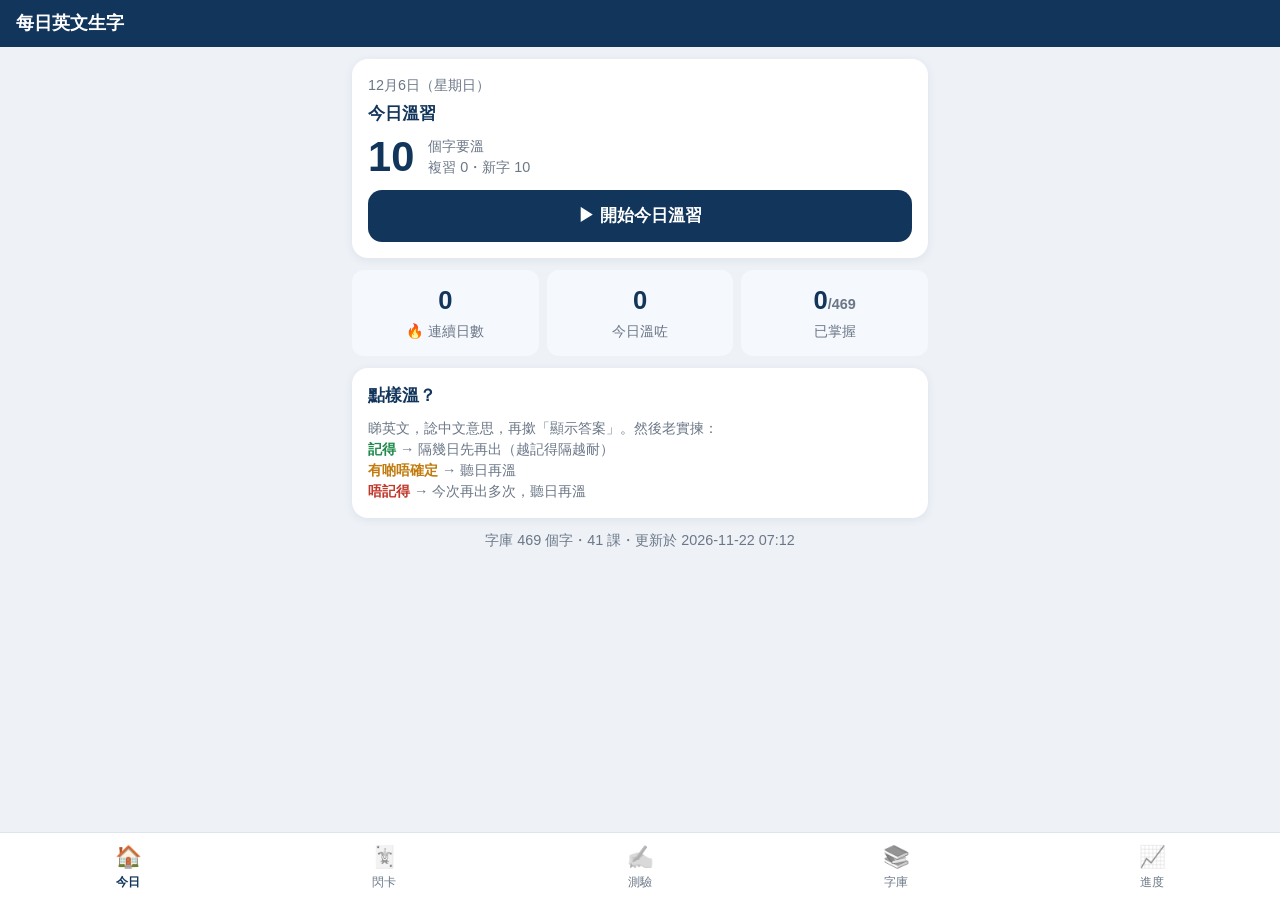
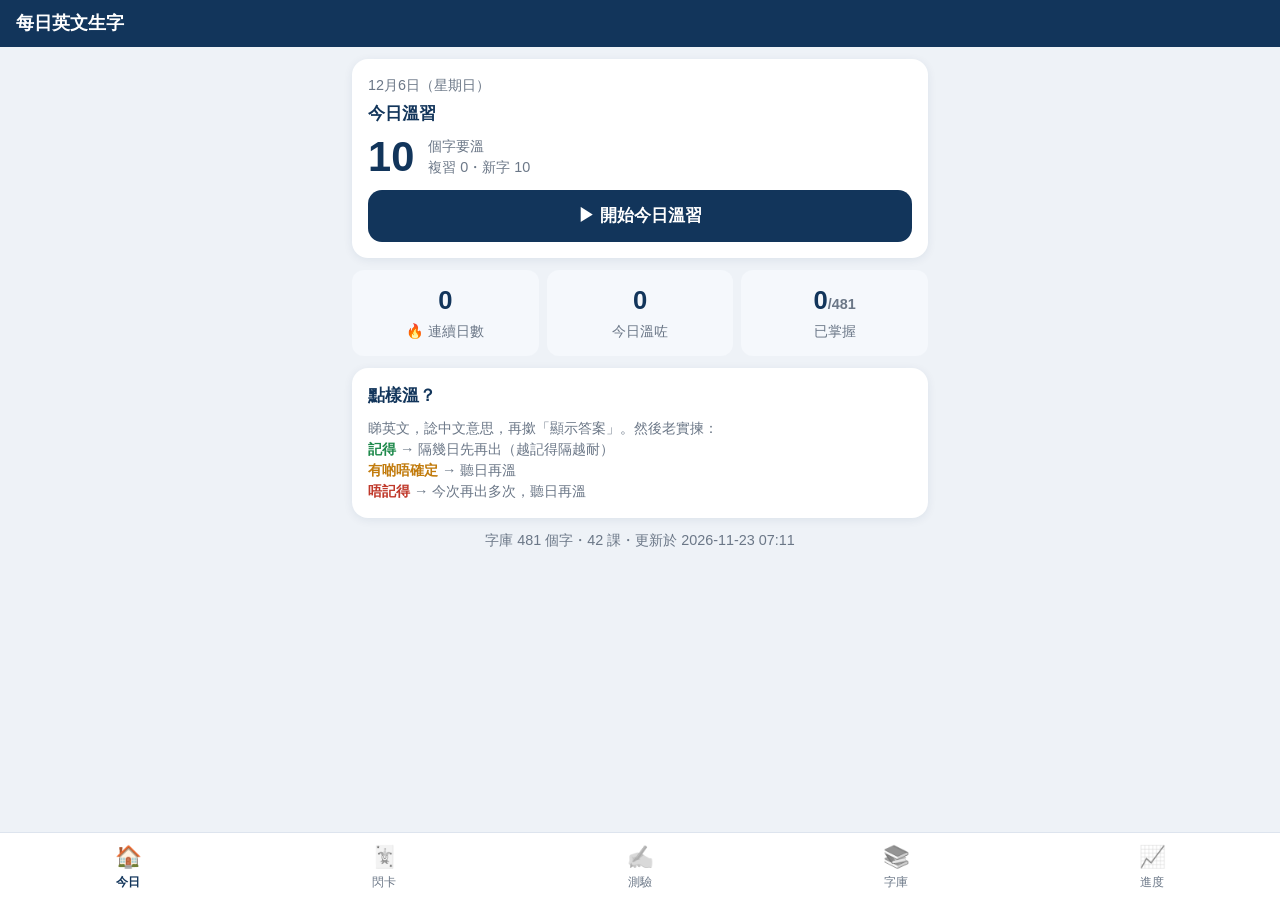
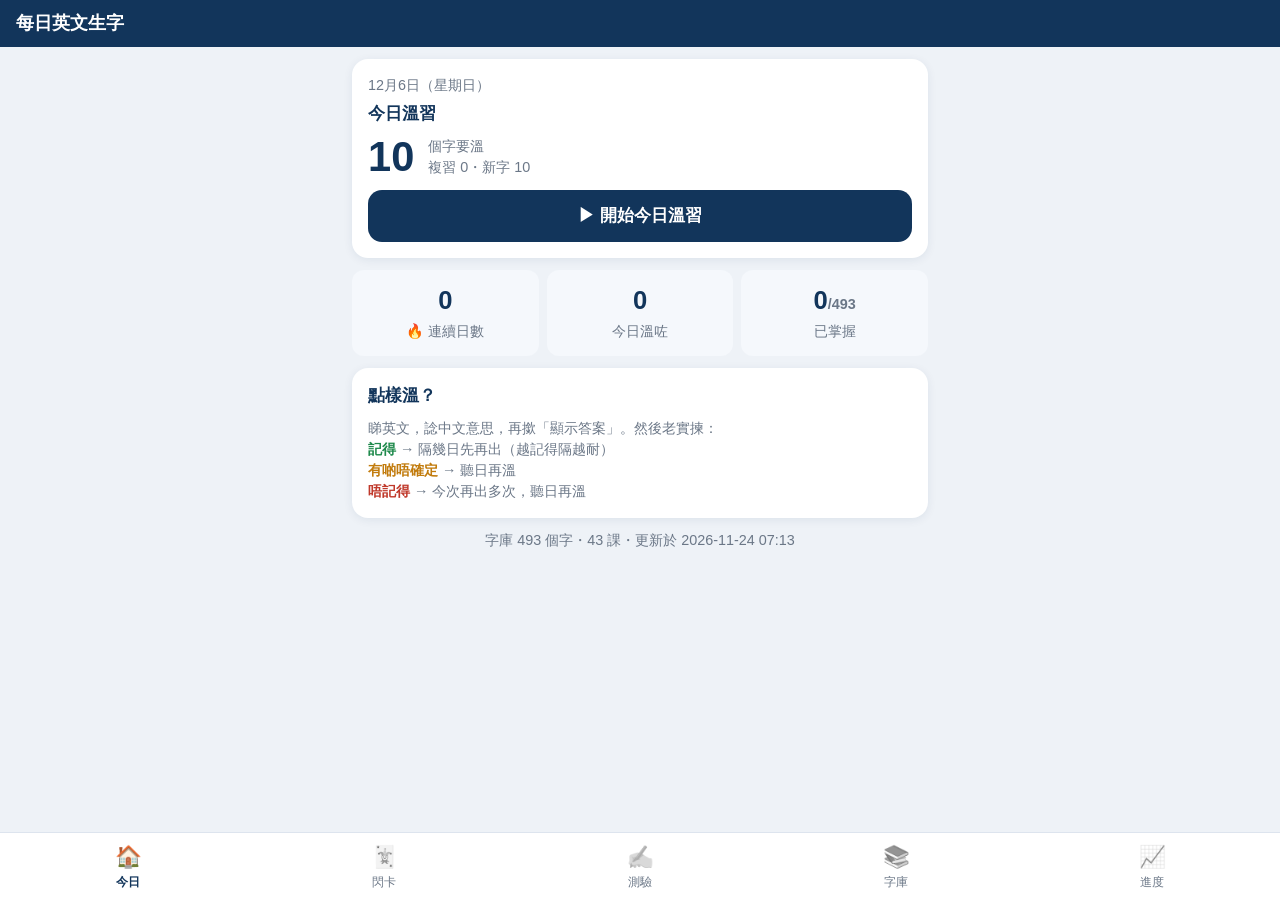
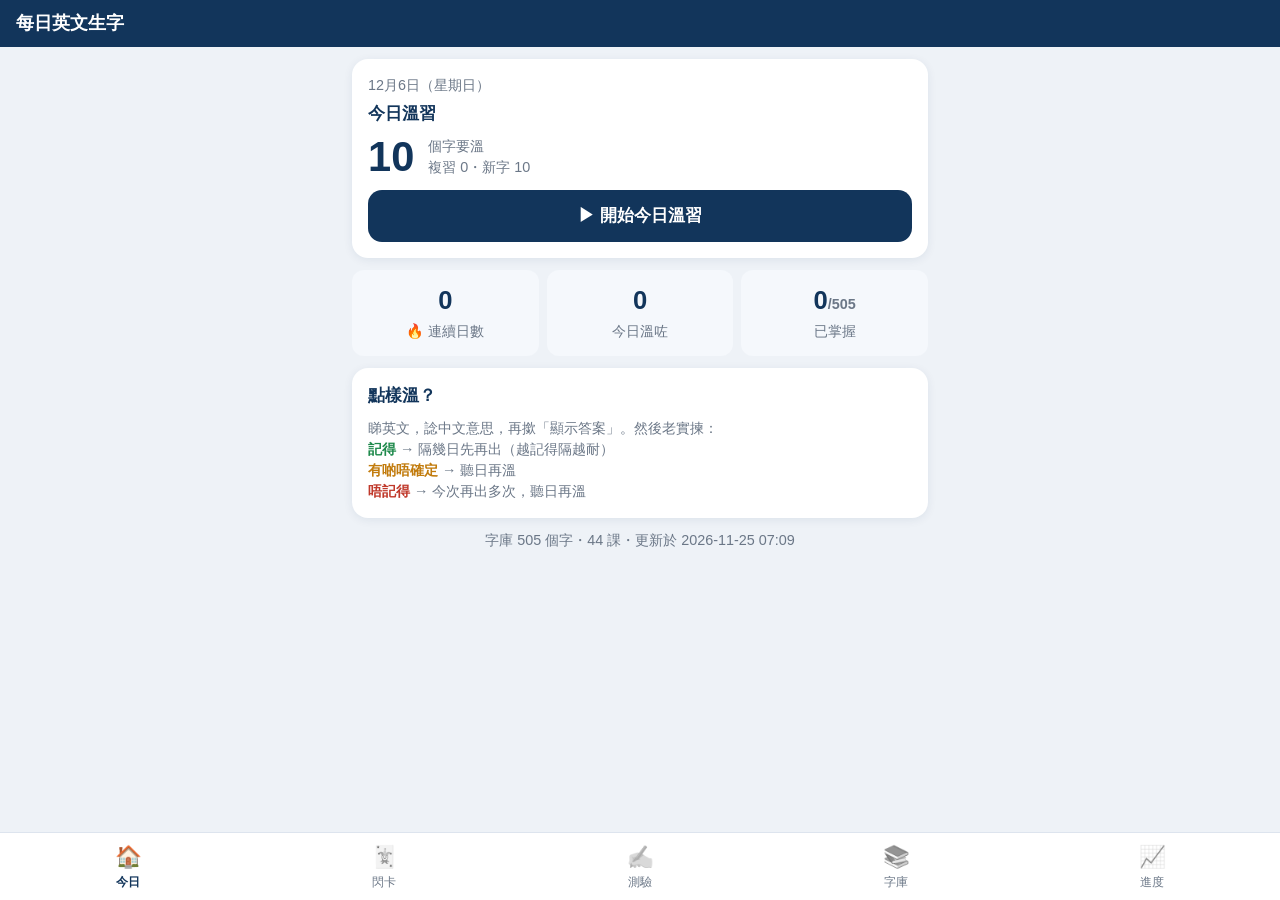
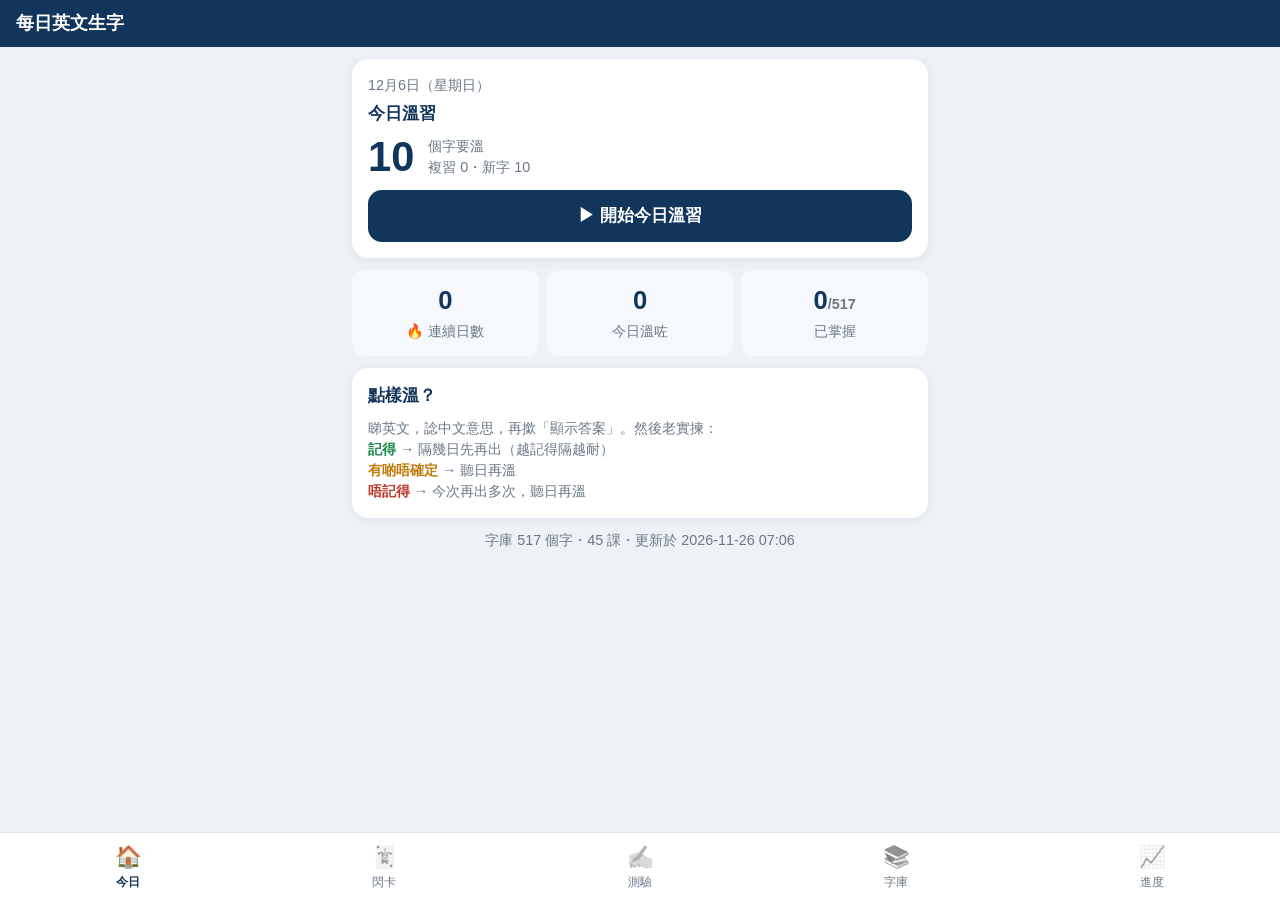
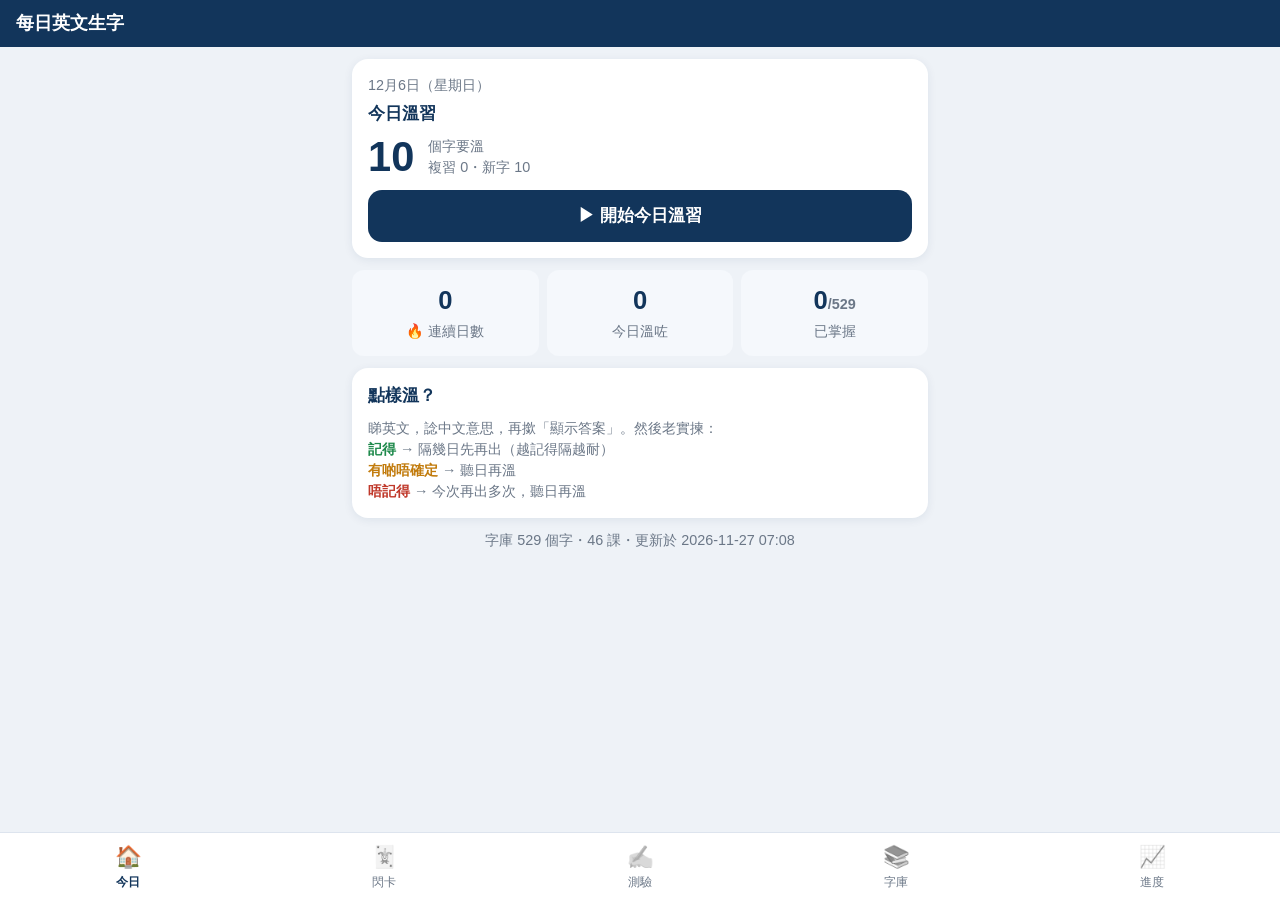
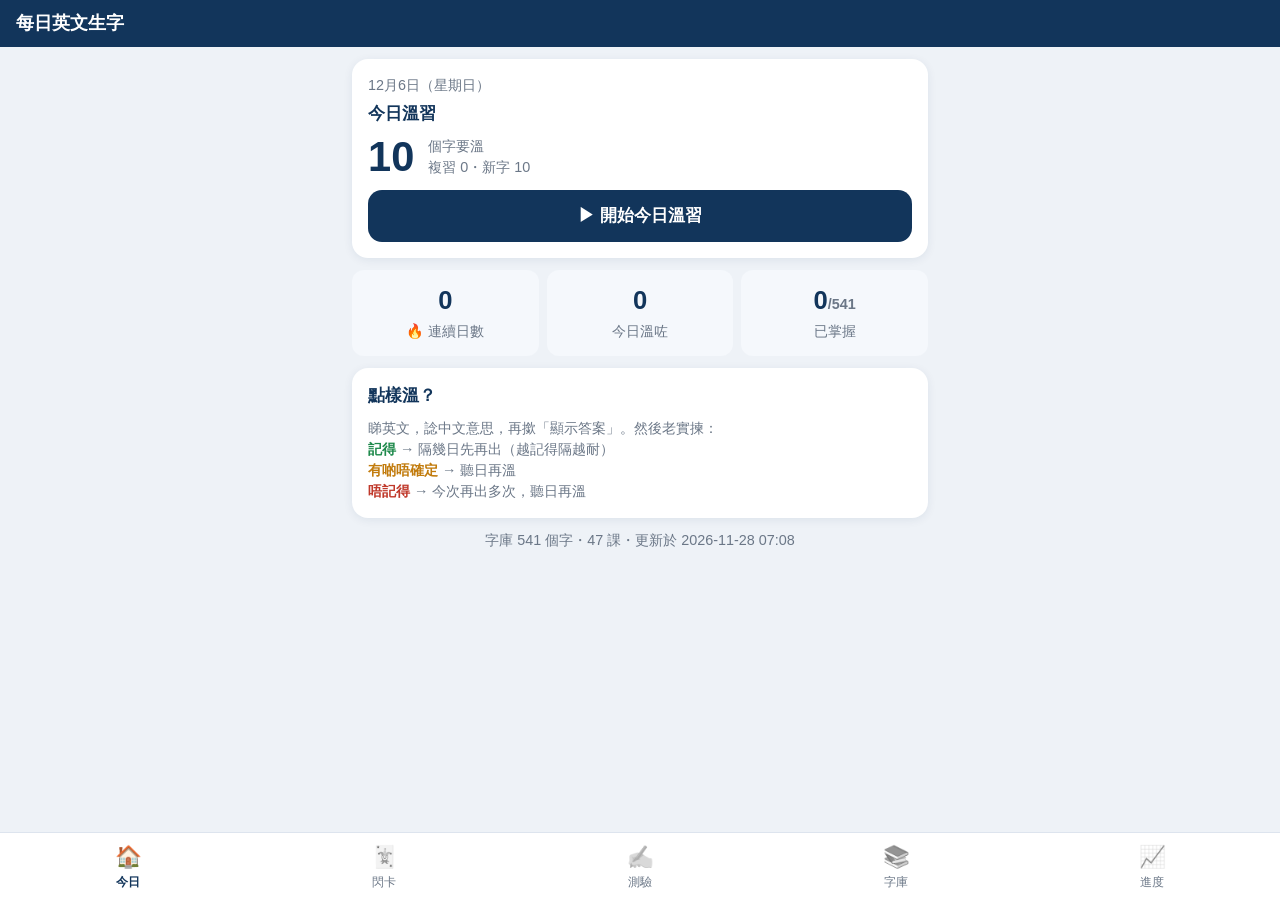
